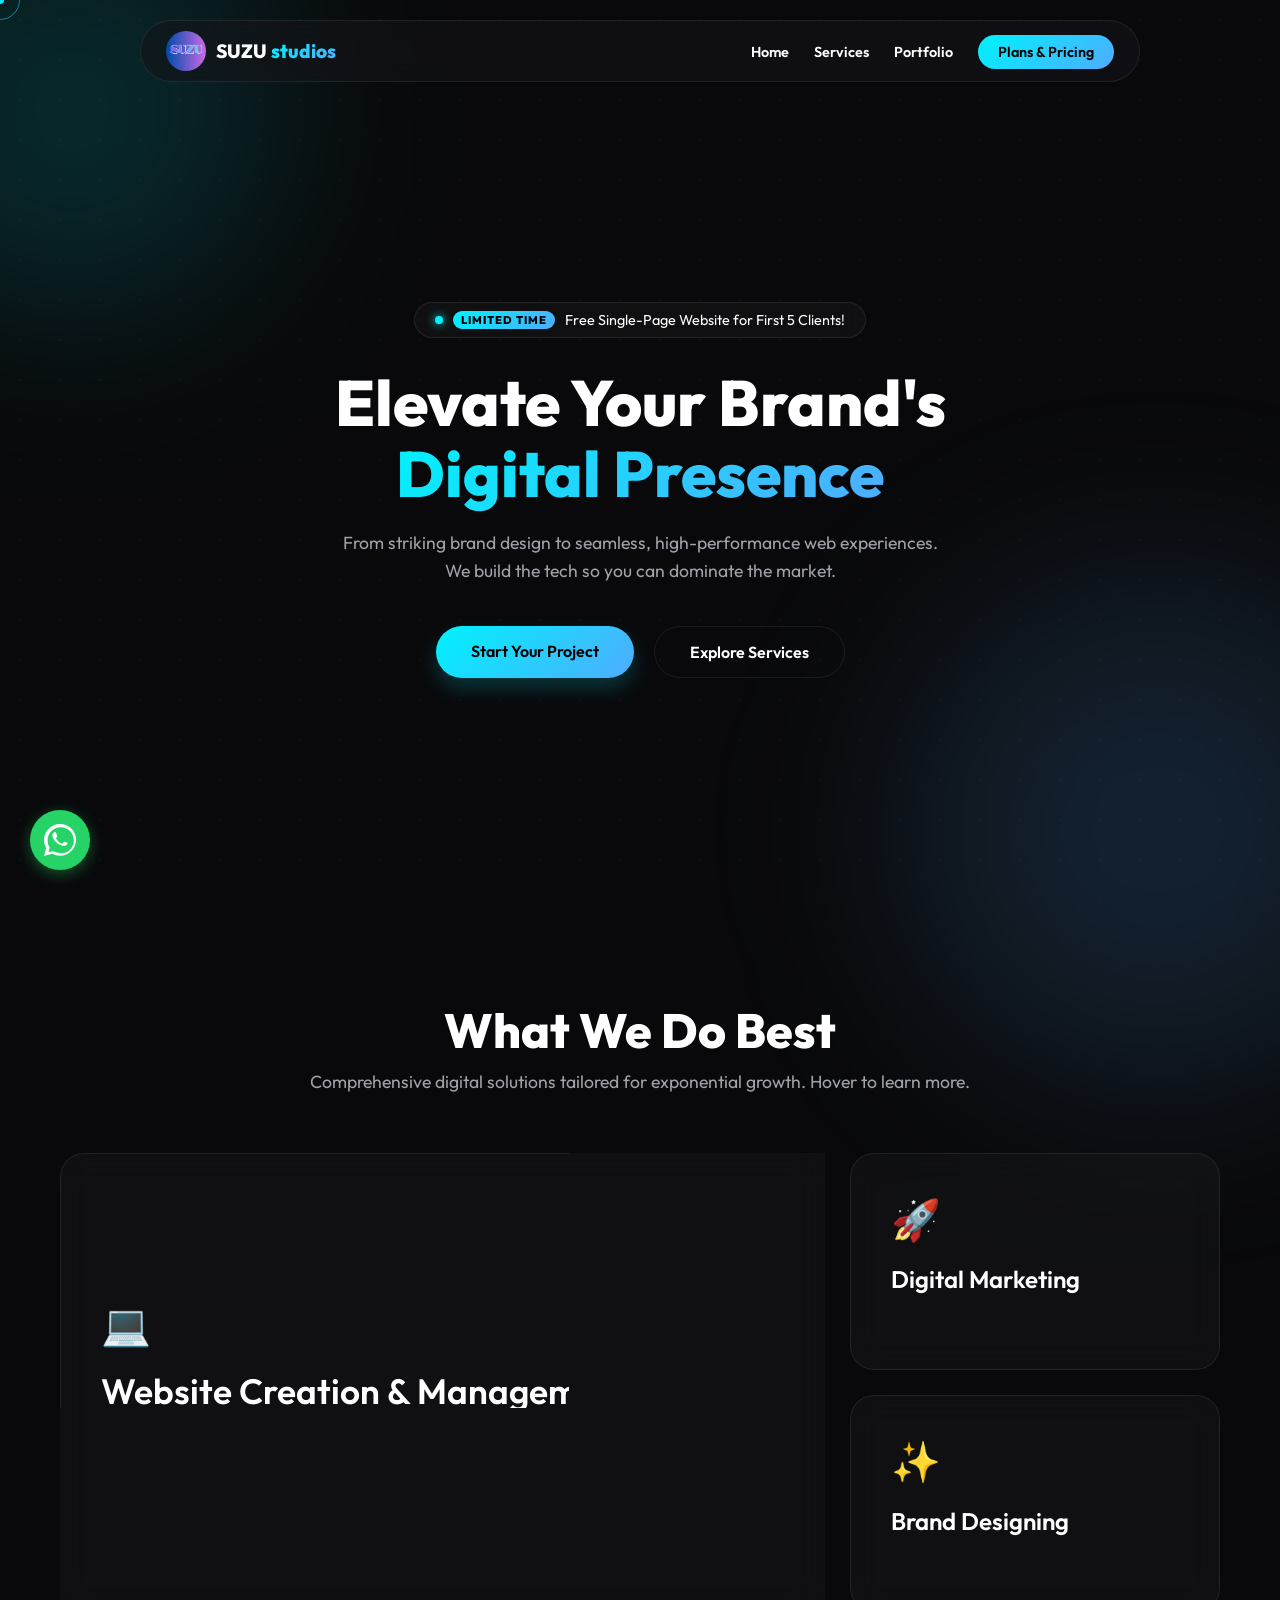
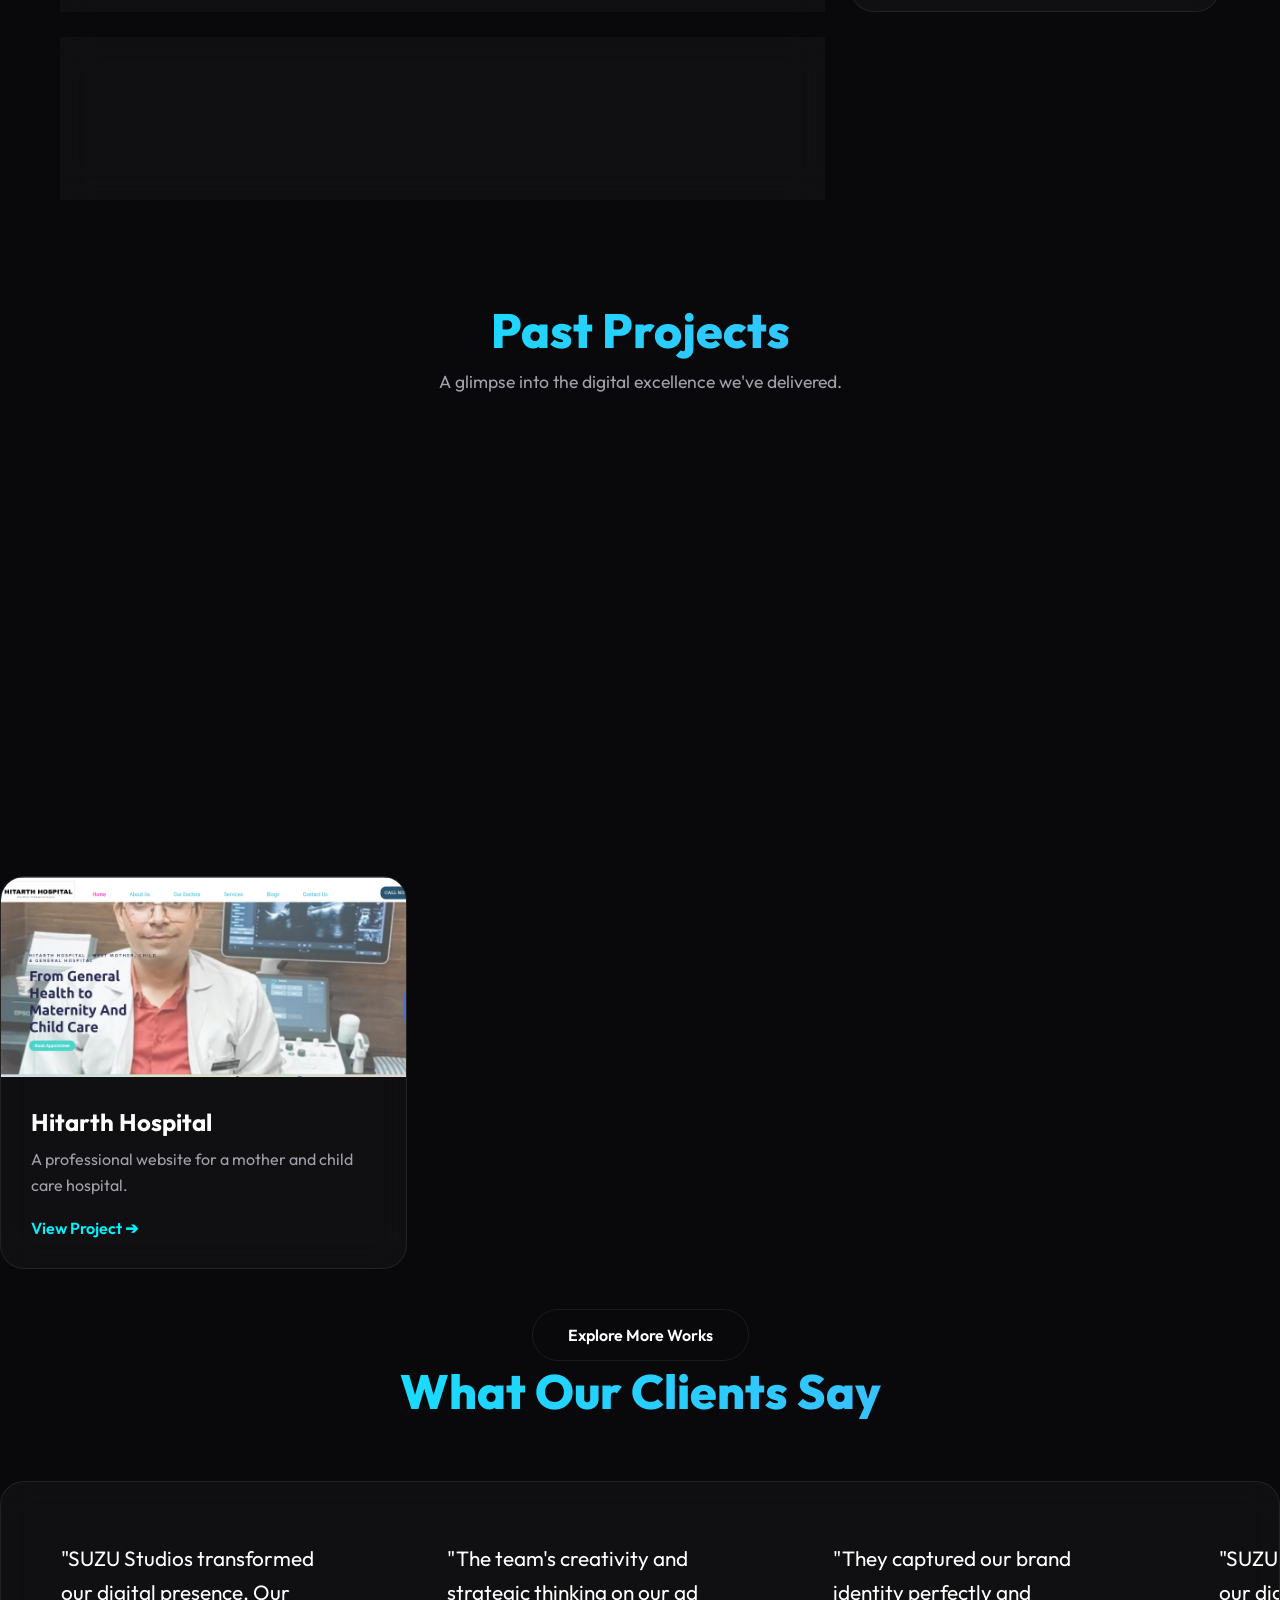
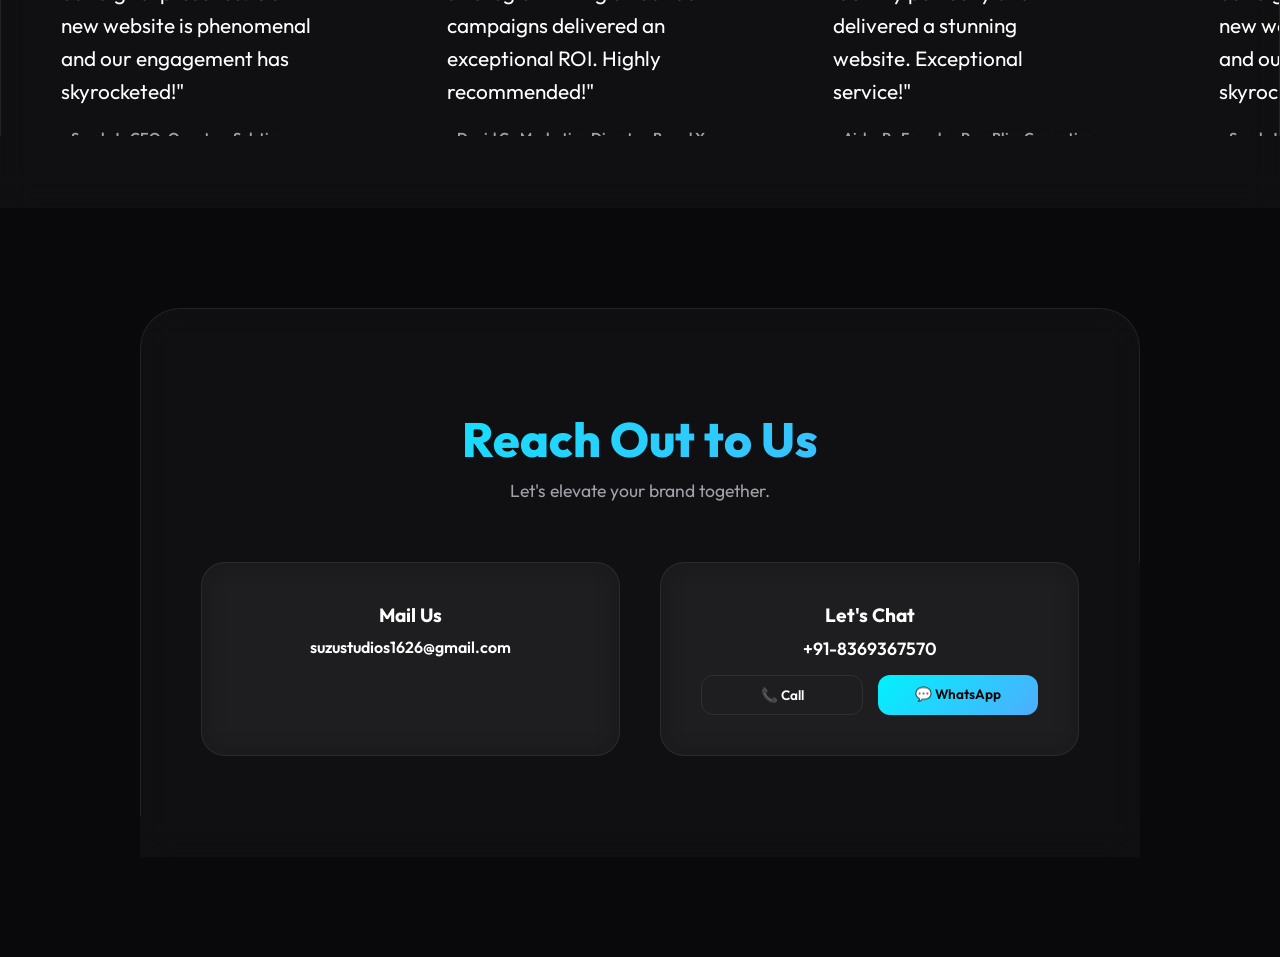
==== index.html @ 36b88e8b "updated site" ====
<!DOCTYPE html>
<html lang="en">
<head>
    <link rel="icon" href="SUZU.png">
    <meta name="description" content="SUZU Studios - Website Development, Branding, Digital Marketing & Creative Solutions">
    <meta name="keywords" content="website development, branding, digital marketing, portfolio, social media management">
    <meta name="author" content="Sufyaan Sayed">
    <meta charset="UTF-8">
    <meta name="viewport" content="width=device-width, initial-scale=1.0">
    <title>SUZU Studios | Digital Excellence</title>
    <link rel="preconnect" href="https://fonts.googleapis.com">
    <link rel="preconnect" href="https://fonts.gstatic.com" crossorigin>
    <link href="https://fonts.googleapis.com/css2?family=Outfit:wght@300;400;600;800&display=swap" rel="stylesheet">
    <link rel="stylesheet" href="./style.css">
</head>
<body>
    <div class="bg-grid"></div>
    <div class="blob blob-1"></div>
    <div class="blob blob-2"></div>

    <div class="cursor"></div>
    <div class="cursor-follower"></div>

    <div id="loader">
        <div class="loader-content">
            <div class="spinner"></div>
            <h1 class="loader-text">SUZU</h1>
        </div>
    </div>

    <nav>
        <div class="nav-container glass">
            <div class="brand">
                <img src="SUZU.png" alt="SUZU Studios Logo" class="brand-logo">
                <span class="brand-name">SUZU <span class="text-gradient">studios</span></span>
            </div>
            <ul class="nav-links">
                <li><a href="index.html">Home</a></li>
                <li><a href="#services">Services</a></li>
                <li><a href="#portfolio">Portfolio</a></li>
                <li><a href="pricing.html" class="nav-cta">Plans & Pricing</a></li>
            </ul>
        </div>
    </nav>

    <section id="hero">
        <div class="hero-content reveal">
            <div class="promo-pill glass">
                <span class="pulse-dot"></span>
                <span class="badge">LIMITED TIME</span>
                <p>Free Single-Page Website for First 5 Clients!</p>
            </div>
            
            <h1 class="hero-title">Elevate Your Brand's <br> <span class="text-gradient">Digital Presence</span></h1>
            <p class="hero-subtitle">From striking brand design to seamless, high-performance web experiences. We build the tech so you can dominate the market.</p>
            
            <div class="hero-buttons">
                <a href="pricing.html" class="cta-button primary">Start Your Project</a>
                <a href="#services" class="cta-button secondary">Explore Services</a>
            </div>
        </div>
    </section>

    <section id="services" class="reveal">
        <div class="section-header">
            <h2 class="section-title">What We Do Best</h2>
            <p>Comprehensive digital solutions tailored for exponential growth. Hover to learn more.</p>
        </div>
        
        <div class="bento-grid">
            <div class="bento-card large glass reveal-stagger hover-reveal">
                <div class="card-icon">💻</div>
                <h3>Website Creation & Management</h3>
                <p class="reveal-text">We create fully coded websites as well as professional WordPress websites. Our design process is flexible—from Figma and Canva mockups to completely custom designs tailored to your unique vision. We handle the coding, hosting, and monthly updates.</p>
                <a href="pricing.html" class="card-link">See Plans ➔</a>
            </div>
            
            <div class="bento-card glass reveal-stagger hover-reveal">
                <div class="card-icon">🚀</div>
                <h3>Digital Marketing</h3>
                <p class="reveal-text">Maximize your visibility with targeted ad management across major platforms like Google and Meta (Facebook, Instagram).</p>
            </div>
            
            <div class="bento-card glass reveal-stagger hover-reveal">
                <div class="card-icon">✨</div>
                <h3>Brand Designing</h3>
                <p class="reveal-text">Craft unique brand identities, logos, and cohesive visual languages that set your business apart.</p>
            </div>
            
            <div class="bento-card wide glass reveal-stagger hover-reveal">
                <div class="card-icon">📱</div>
                <div class="wide-content">
                    <h3>Social Media Handling</h3>
                    <p class="reveal-text">Curated Instagram posts, engaging reels, strategic content calendars, and active community management to build your loyal audience.</p>
                </div>
            </div>
        </div>
    </section>

    <section id="portfolio" class="reveal">
        <div class="section-header">
            <h2 class="section-title text-gradient">Past Projects</h2>
            <p>A glimpse into the digital excellence we've delivered.</p>
        </div>
        <div class="portfolio-grid">
            
            <div class="portfolio-card glass reveal">
                <img src="greengiraffe.png" alt="Green Giraffe Thumbnail" class="project-img">
                <div class="project-info">
                    <h4>Green Giraffe</h4>
                    <p>An online kids library for toys and books in Dubai.</p>
                    <a href="https://greengiraffe.ae/" target="_blank" class="project-link">View Project ➔</a>
                </div>
            </div>
            
            <div class="portfolio-card glass reveal">
                <img src="ezy.png" alt="Ezy Buying Thumbnail" class="project-img">
                <div class="project-info">
                    <h4>Ezy Buying</h4>
                    <p>A B2B platform for construction materials.</p>
                    <a href="https://ezybuying.in/" target="_blank" class="project-link">View Project ➔</a>
                </div>
            </div>
            
            <div class="portfolio-card glass reveal">
                <img src="nocheat.png" alt="Eat No Cheat Thumbnail" class="project-img">
                <div class="project-info">
                    <h4>Eat No Cheat</h4>
                    <p>A vibrant product website for a healthy snack brand.</p>
                    <a href="https://eatnocheat.com/" target="_blank" class="project-link">View Project ➔</a>
                </div>
            </div>
            
            <div class="portfolio-card glass reveal">
                <img src="Hitarth.png" alt="Hitarth Hospital Thumbnail" class="project-img">
                <div class="project-info">
                    <h4>Hitarth Hospital</h4>
                    <p>A professional website for a mother and child care hospital.</p>
                    <a href="https://hitarthhospital.in/" target="_blank" class="project-link">View Project ➔</a>
                </div>
            </div>

        </div>
        <div class="center-cta" style="margin-top: 40px; text-align: center;">
            <a href="portfolio.html" class="cta-button secondary">Explore More Works</a>
        </div>
    </section>

    <section id="testimonials" class="reveal">
        <div class="section-header">
            <h2 class="section-title text-gradient">What Our Clients Say</h2>
        </div>
        <div class="testimonial-slider glass">
            <div class="testimonial-track">
                <div class="testimonial-card">
                    <p class="client-quote">"SUZU Studios transformed our digital presence. Our new website is phenomenal and our engagement has skyrocketed!"</p>
                    <p class="client-name">- Sarah J., CEO, Quantum Solstice</p>
                </div>
                <div class="testimonial-card">
                    <p class="client-quote">"The team's creativity and strategic thinking on our ad campaigns delivered an exceptional ROI. Highly recommended!"</p>
                    <p class="client-name">- David C., Marketing Director, Brand X</p>
                </div>
                <div class="testimonial-card">
                    <p class="client-quote">"They captured our brand identity perfectly and delivered a stunning website. Exceptional service!"</p>
                    <p class="client-name">- Aisha P., Founder, PureBliss Cosmetics</p>
                </div>
                <div class="testimonial-card">
                    <p class="client-quote">"SUZU Studios transformed our digital presence. Our new website is phenomenal and our engagement has skyrocketed!"</p>
                    <p class="client-name">- Sarah J., CEO, Quantum Solstice</p>
                </div>
            </div>
        </div>
    </section>

    <section id="contact" class="reveal contact-section glass">
        <div class="section-header">
            <h2 class="section-title text-gradient">Reach Out to Us</h2>
            <p>Let's elevate your brand together.</p>
        </div>
        <div class="contact-details grid-container">
            
            <div class="contact-card glass">
                <h4>Mail Us</h4>
                <a href="mailto:suzustudios1626@gmail.com" class="contact-link">suzustudios1626@gmail.com</a>
            </div>
            
            <div class="contact-card glass">
                <h4>Let's Chat</h4>
                <p style="margin-bottom: 15px; color: var(--text-main); font-weight: 600; font-size: 1.1rem;">+91-8369367570</p>
                <div class="button-group" style="justify-content: center;">
                    <a href="tel:+918369367570" class="btn-small secondary">📞 Call</a>
                    <a href="https://wa.me/918369367570" target="_blank" class="btn-small primary">💬 WhatsApp</a>
                </div>
            </div>
            
        </div>
    </section>
    <!-- Floating WhatsApp Button (Bulletproof Version) -->
    <a href="https://wa.me/918369367570" target="_blank" style="position: fixed; bottom: 30px; left: 30px; width: 60px; height: 60px; background-color: #25D366; border-radius: 50%; display: flex; justify-content: center; align-items: center; box-shadow: 0 4px 15px rgba(37, 211, 102, 0.4); z-index: 10000; text-decoration: none; transition: transform 0.3s ease;">
        <svg viewBox="0 0 32 32" style="width: 38px; height: 38px; fill: #ffffff; display: block;">
            <path d="M16.05 2.5C8.6 2.5 2.55 8.55 2.55 16c0 2.4.65 4.7 1.8 6.65L2.5 29.5l7.05-1.85c1.9 1.05 4.05 1.6 6.5 1.6 7.45 0 13.5-6.05 13.5-13.5S23.5 2.5 16.05 2.5zm0 24.35c-1.9 0-3.75-.5-5.35-1.4l-.4-.25-4 1.05 1.05-3.9-.25-.4c-1-1.65-1.55-3.6-1.55-5.55 0-6.1 4.95-11.05 11.05-11.05s11.05 4.95 11.05 11.05-4.95 11.05-11.05 11.05zm6.05-8.25c-.35-.15-1.95-.95-2.25-1.05-.3-.1-.5-.15-.7.15-.2.35-.85 1.05-1.05 1.25-.2.2-.4.25-.75.1-2.15-1-3.6-2.55-4.65-4.4-.15-.3.05-.4.2-.6.15-.15.35-.4.5-.6.15-.2.2-.35.3-.55.1-.2.05-.4-.05-.55-.1-.15-.7-1.7-.95-2.35-.25-.6-.5-.5-.7-.5h-.6c-.2 0-.5.05-.75.35-.3.3-1.05 1.05-1.05 2.55s1.1 2.95 1.25 3.15c.15.2 2.15 3.3 5.2 4.55.75.3 1.35.5 1.8.65.75.25 1.45.2 2 .15.6-.05 1.95-.8 2.25-1.55.3-.75.3-1.4.2-1.55-.15-.15-.35-.2-.7-.35z"/>
        </svg>
    </a>

    <script src="script.js"></script>
</body>
</html>
---- style.css ----
/* --- Core Variables --- */
:root {
    --bg-dark: #09090b;
    --card-glass: rgba(255, 255, 255, 0.03);
    --card-border: rgba(255, 255, 255, 0.08);
    --text-main: #ffffff;
    --text-muted: #a1a1aa;
    --cyan: #00f2fe;
    --blue: #4facfe;
    --gradient: linear-gradient(135deg, var(--cyan) 0%, var(--blue) 100%);
}

* {
    margin: 0; padding: 0; box-sizing: border-box;
    font-family: 'Outfit', sans-serif;
    cursor: none; 
}

body {
    background-color: var(--bg-dark);
    color: var(--text-main);
    overflow-x: hidden;
    position: relative;
}

/* --- Background Effects --- */
.bg-grid {
    position: fixed; top: 0; left: 0; width: 100vw; height: 100vh;
    background-image: radial-gradient(rgba(255,255,255,0.1) 1px, transparent 1px);
    background-size: 40px 40px;
    z-index: -2; opacity: 0.3;
}

.blob {
    position: fixed; border-radius: 50%; filter: blur(100px); z-index: -1;
    animation: float 10s infinite ease-in-out alternate;
}
.blob-1 { width: 400px; height: 400px; background: rgba(0, 242, 254, 0.15); top: -10%; left: -10%; }
.blob-2 { width: 500px; height: 500px; background: rgba(79, 172, 254, 0.15); bottom: -20%; right: -10%; animation-delay: -5s; }

@keyframes float {
    0% { transform: translate(0, 0) scale(1); }
    100% { transform: translate(50px, 50px) scale(1.1); }
}

/* --- Custom Cursor --- */
.cursor { width: 8px; height: 8px; background: var(--cyan); border-radius: 50%; position: fixed; pointer-events: none; z-index: 9999; transform: translate(-50%, -50%); }
.cursor-follower { width: 40px; height: 40px; border: 1px solid rgba(0, 242, 254, 0.5); border-radius: 50%; position: fixed; pointer-events: none; z-index: 9998; transform: translate(-50%, -50%); transition: width 0.3s, height 0.3s, background 0.3s; }

/* --- Loading Screen --- */
#loader { position: fixed; top: 0; left: 0; width: 100%; height: 100vh; background: var(--bg-dark); display: flex; justify-content: center; align-items: center; z-index: 10000; transition: opacity 0.8s ease; }
.spinner { width: 50px; height: 50px; border: 3px solid rgba(255,255,255,0.1); border-top-color: var(--cyan); border-radius: 50%; animation: spin 1s linear infinite; margin: 0 auto 20px; }
.loader-text { font-size: 2rem; font-weight: 800; letter-spacing: 4px; background: var(--gradient); -webkit-background-clip: text; -webkit-text-fill-color: transparent; }
@keyframes spin { to { transform: rotate(360deg); } }

/* --- Floating Navigation & Logo Fix --- */
nav { position: fixed; top: 20px; width: 100%; display: flex; justify-content: center; z-index: 1000; }
.nav-container.glass {
    width: 90%; max-width: 1000px;
    background: rgba(20, 20, 25, 0.6); backdrop-filter: blur(12px); -webkit-backdrop-filter: blur(12px);
    border: 1px solid var(--card-border); border-radius: 50px;
    display: flex; justify-content: space-between; align-items: center; padding: 10px 25px;
}
.brand { display: flex; align-items: center; gap: 10px; }

/* Your fixed logo size */
.brand-logo {
    height: 40px !important;  
    width: 40px !important;   /* Force the width to match the height for a perfect square */
    border-radius: 50%;       /* This is the magic line that makes it a perfect circle! */
    object-fit: cover;        /* Ensures your gradient fills the circle perfectly */
    display: block;
}

.brand-name { font-size: 1.2rem; font-weight: 800; }
.text-gradient { background: var(--gradient); -webkit-background-clip: text; -webkit-text-fill-color: transparent; }
.nav-links { list-style: none; display: flex; gap: 25px; align-items: center; }
.nav-links a { color: var(--text-main); text-decoration: none; font-weight: 600; font-size: 0.9rem; transition: color 0.3s; }
.nav-links a:hover { color: var(--cyan); }
.nav-cta { background: var(--gradient); padding: 8px 20px; border-radius: 20px; color: #000 !important; }

/* --- Hero Section --- */
#hero { min-height: 100vh; display: flex; align-items: center; justify-content: center; text-align: center; padding: 0 20px; padding-top: 80px; }
.promo-pill { display: inline-flex; align-items: center; gap: 10px; padding: 8px 20px; border-radius: 30px; border: 1px solid var(--card-border); background: var(--card-glass); margin-bottom: 30px; font-size: 0.9rem; backdrop-filter: blur(10px); }
.pulse-dot { width: 8px; height: 8px; background: var(--cyan); border-radius: 50%; box-shadow: 0 0 10px var(--cyan); animation: pulse 1.5s infinite; }
@keyframes pulse { 0% { box-shadow: 0 0 0 0 rgba(0, 242, 254, 0.7); } 70% { box-shadow: 0 0 0 10px rgba(0, 242, 254, 0); } 100% { box-shadow: 0 0 0 0 rgba(0, 242, 254, 0); } }
.badge { background: var(--gradient); color: #000; padding: 2px 8px; border-radius: 10px; font-weight: 800; font-size: 0.7rem; letter-spacing: 1px; }

.hero-title { font-size: 5vw; font-weight: 800; line-height: 1.1; margin-bottom: 20px; }
@media (max-width: 768px) { .hero-title { font-size: 2.5rem; } }
.hero-subtitle { max-width: 600px; margin: 0 auto 40px; color: var(--text-muted); font-size: 1.1rem; line-height: 1.6; }

.hero-buttons { display: flex; gap: 20px; justify-content: center; }
.cta-button { padding: 15px 35px; border-radius: 30px; font-weight: 600; text-decoration: none; transition: all 0.3s; position: relative; overflow: hidden; display: inline-block; cursor: none;}
.cta-button.primary { background: var(--gradient); color: #000; box-shadow: 0 10px 20px rgba(0, 242, 254, 0.2); }
.cta-button.primary:hover { transform: translateY(-3px); box-shadow: 0 15px 30px rgba(0, 242, 254, 0.4); }
.cta-button.secondary { background: transparent; color: var(--text-main); border: 1px solid var(--card-border); }
.cta-button.secondary:hover { background: var(--card-glass); border-color: var(--cyan); }

/* --- Services Bento Grid --- */
#services { padding: 100px 20px; max-width: 1200px; margin: 0 auto; }
.section-header { text-align: center; margin-bottom: 60px; }
.section-title { font-size: 3rem; font-weight: 800; margin-bottom: 10px; }
.section-header p { color: var(--text-muted); font-size: 1.1rem; }

.bento-grid { display: grid; grid-template-columns: repeat(3, 1fr); gap: 25px; }
.glass { background: var(--card-glass); backdrop-filter: blur(16px); -webkit-backdrop-filter: blur(16px); border: 1px solid var(--card-border); border-radius: 24px; }
.bento-card { padding: 40px; transition: transform 0.4s cubic-bezier(0.175, 0.885, 0.32, 1.275), border-color 0.4s; position: relative; overflow: hidden; }
.bento-card:hover { transform: translateY(-10px); border-color: rgba(0, 242, 254, 0.4); }

.card-icon { font-size: 2.5rem; margin-bottom: 20px; }
.bento-card h3 { font-size: 1.5rem; margin-bottom: 15px; font-weight: 600; }
.bento-card p { color: var(--text-muted); line-height: 1.6; margin-bottom: 20px; }
.card-link { color: var(--cyan); text-decoration: none; font-weight: 600; font-size: 0.9rem; }

/* Grid specific sizing */
.bento-card.large { grid-column: span 2; grid-row: span 2; display: flex; flex-direction: column; justify-content: center; }
.bento-card.large h3 { font-size: 2.2rem; }
.bento-card.large p { font-size: 1.1rem; max-width: 80%; }
.bento-card.wide { grid-column: span 2; display: flex; align-items: center; gap: 30px; }
.bento-card.wide .card-icon { font-size: 4rem; margin-bottom: 0; }

@media (max-width: 900px) {
    .bento-grid { grid-template-columns: 1fr; }
    .bento-card.large, .bento-card.wide { grid-column: span 1; grid-row: span 1; flex-direction: column; text-align: left; align-items: flex-start; }
    .bento-card.large p { max-width: 100%; }
}

/* --- Scroll Animations --- */
.reveal { opacity: 0; transform: translateY(40px); transition: all 1s cubic-bezier(0.5, 0, 0, 1); }
.reveal.active { opacity: 1; transform: translateY(0); }
.reveal-stagger { opacity: 0; transform: translateY(40px); transition: all 0.8s cubic-bezier(0.5, 0, 0, 1); }
.reveal-stagger.active { opacity: 1; transform: translateY(0); }

/* ========================================= */
/* NEW ADDITIONS: HOVER, PORTFOLIO, PRICING  */
/* ========================================= */

/* Hover to reveal service text */
.hover-reveal .reveal-text {
    opacity: 0;
    max-height: 0;
    margin-top: 0;
    transition: opacity 0.4s, max-height 0.4s cubic-bezier(0.5, 0, 0, 1), margin-top 0.4s;
    overflow: hidden;
}

.hover-reveal:hover .reveal-text {
    opacity: 1;
    max-height: 1000px; 
    margin-top: 10px;
}

/* Past Projects grid and styling */
.portfolio-grid {
    display: grid;
    grid-template-columns: repeat(auto-fit, minmax(300px, 1fr));
    gap: 30px;
    margin-top: 40px;
}

.portfolio-card {
    display: flex;
    flex-direction: column;
    overflow: hidden;
    padding: 0;
    transition: transform 0.4s cubic-bezier(0.175, 0.885, 0.32, 1.275), border-color 0.4s;
}

.portfolio-card:hover {
    transform: translateY(-5px);
    border-color: rgba(0, 242, 254, 0.4);
}

.project-img {
    width: 100%;
    height: 200px;
    object-fit: cover;
    display: block;
}

.deep-dive-grid {
    grid-template-columns: repeat(auto-fit, minmax(400px, 1fr));
}
.deep-project-img {
    height: 300px;
}

.project-info {
    padding: 30px;
    display: flex;
    flex-direction: column;
    flex-grow: 1;
}

.portfolio-card h4 {
    font-size: 1.5rem;
    margin-bottom: 10px;
}

.portfolio-card p {
    color: var(--text-muted);
    line-height: 1.6;
    margin-bottom: 20px;
    flex-grow: 1; 
}

.project-link {
    color: var(--cyan);
    text-decoration: none;
    font-weight: 600;
    align-self: flex-start;
}

/* Testimonials Slider (Flows right to left) */
.testimonial-slider {
    overflow: hidden;
    margin-top: 60px;
    padding: 0;
    width: 100%;
}

.testimonial-track {
    display: flex;
    animation: slideLeft 30s linear infinite; 
}

.testimonial-slider:hover .testimonial-track {
    animation-play-state: paused;
}

@keyframes slideLeft {
    0% { transform: translateX(0); }
    100% { transform: translateX(-50%); } 
}

.testimonial-card {
    flex: 0 0 calc(33.33% - 40px); 
    width: 33.33%;
    max-width: 33.33%;
    padding: 60px;
    box-sizing: border-box;
    display: flex;
    flex-direction: column;
    justify-content: center;
}

.client-quote {
    font-size: 1.3rem;
    line-height: 1.6;
    margin-bottom: 20px;
}

.client-name {
    color: var(--text-muted);
    font-weight: 600;
    font-size: 0.9rem;
}

/* Contact Us Section styling */
.contact-section {
    max-width: 1000px;
    margin: 100px auto;
    padding: 100px 60px;
    border-radius: 40px;
}

.contact-details {
    margin-top: 60px;
    gap: 40px;
    display: grid;
    grid-template-columns: repeat(auto-fit, minmax(250px, 1fr));
}

.contact-card {
    padding: 40px;
    text-align: center;
}

.contact-card h4 {
    margin-bottom: 10px;
    font-size: 1.2rem;
}

.contact-card p {
    color: var(--cyan);
    font-weight: 600;
}

/* Pricing layout */
#pricing-hero {
    min-height: 30vh;
    display: flex;
    align-items: center;
    justify-content: center;
    text-align: center;
    padding-top: 100px;
}

.pricing-card-container {
    display: grid;
    grid-template-columns: repeat(3, 1fr);
    gap: 30px;
    max-width: 1100px;
    margin: 40px auto 0;
    padding: 0;
    padding-bottom: 50px;
}

.pricing-card {
    padding: 50px;
    display: flex;
    flex-direction: column;
    justify-content: space-between;
    text-align: center;
    position: relative;
    transition: transform 0.4s, border-color 0.4s, box-shadow 0.4s;
}

.pricing-card:hover {
    transform: scale(1.03);
    border-color: rgba(0, 242, 254, 0.4);
    box-shadow: 0 10px 40px rgba(0, 242, 254, 0.1);
}

.pricing-card h3 {
    margin-bottom: 20px;
    font-size: 1.8rem;
}

.pricing-card .price {
    font-size: 3rem;
    font-weight: 800;
    margin-bottom: 30px;
}

.pricing-card ul {
    list-style: none;
    margin-bottom: 40px;
    flex-grow: 1;
    text-align: left; 
    max-width: 80%;
    margin: 0 auto 40px;
}

.pricing-card ul li {
    margin-bottom: 15px;
    color: var(--text-muted);
    position: relative;
    font-size: 0.95rem;
}

.pricing-card ul li::before {
    content: '✓';
    position: absolute;
    left: -25px;
    color: var(--cyan);
    font-weight: bold;
}

.featured-card {
    border-color: rgba(0, 242, 254, 0.3);
    box-shadow: 0 0 40px rgba(0, 242, 254, 0.1);
}

.featured-badge {
    position: absolute;
    top: -15px;
    left: 50%;
    transform: translateX(-50%);
    font-size: 0.7rem;
    letter-spacing: 1px;
    background: var(--gradient);
    color: #000;
    padding: 6px 15px;
    border-radius: 20px;
    font-weight: bold;
    z-index: 10;
}

.cta-subtitle {
    max-width: 600px;
    margin: 0 auto 30px;
    color: var(--text-muted);
    font-size: 1.1rem;
    line-height: 1.6;
}

.center-cta {
    display: flex;
    flex-direction: column;
    align-items: center;
    margin-top: 40px;
}

@media (min-width: 1400px) {
    .pricing-card-container { max-width: 1200px; gap: 40px; }
}

@media (max-width: 900px) {
    .testimonial-card {
        flex: 0 0 100%;
        max-width: 100%;
        width: 100%;
        padding: 40px;
    }
    @keyframes slideLeft { 0% { transform: translateX(0); } 100% { transform: translateX(-100%); } }

    .pricing-card-container {
        grid-template-columns: 1fr;
        max-width: 100%;
        padding: 20px;
    }

    .contact-section {
        padding: 60px 20px;
        margin: 60px 10px;
    }
    
    .deep-dive-grid {
        grid-template-columns: 1fr;
    }
    .deep-project-img {
        height: 200px;
    }
}
/* ========================================= */
/* PORTFOLIO PAGE FIXES & NEW LAYOUTS        */
/* ========================================= */

/* 1. Fix the hidden heading */
#portfolio-hero {
    padding-top: 150px; /* Pushes the heading down below the navigation bar */
    text-align: center;
    margin-bottom: 40px;
}

/* Fix grid stretching so cards only take up as much vertical space as they need */
.portfolio-grid {
    align-items: start; 
}

/* 2. Side-by-side Button Group */
.button-group {
    display: flex;
    gap: 15px;
    margin-top: 15px;
    width: 100%;
}

.btn-small {
    padding: 10px 15px;
    font-size: 0.85rem;
    text-align: center;
    flex: 1; /* Makes both buttons equal width */
    border-radius: 12px; /* Slightly squarer for secondary buttons */
    text-decoration: none;
    font-weight: 600;
    transition: all 0.3s;
    cursor: none;
}

.btn-small.primary {
    background: var(--gradient);
    color: #000;
}

.btn-small.secondary {
    background: transparent;
    color: var(--text-main);
    border: 1px solid var(--card-border);
}

.btn-small.secondary:hover {
    background: var(--card-glass);
    border-color: var(--cyan);
}

/* 3. Swipeable Image Carousel (For Posts & Clothes) */
.carousel-container {
    display: flex;
    overflow-x: auto;
    scroll-snap-type: x mandatory;
    gap: 10px;
    padding-bottom: 10px; /* Space for scrollbar */
    scrollbar-width: thin; 
    scrollbar-color: var(--cyan) var(--bg-dark);
}

/* Custom scrollbar for Webkit (Chrome/Safari) */
.carousel-container::-webkit-scrollbar {
    height: 6px;
}
.carousel-container::-webkit-scrollbar-track {
    background: var(--bg-dark);
    border-radius: 10px;
}
.carousel-container::-webkit-scrollbar-thumb {
    background: var(--cyan);
    border-radius: 10px;
}

.carousel-img {
    scroll-snap-align: start;
    flex: 0 0 100%; /* Forces image to take up 100% of the card width */
    height: 250px;
    object-fit: contain; /* Prevents cutting off! Keeps the whole image visible */
    background-color: rgba(0,0,0,0.5); /* Dark background behind image */
    border-radius: 10px;
}

/* 4. Vertical Reel Style */
.reel-img {
    width: 100%;
    height: 400px; /* Taller for vertical video format */
    object-fit: contain; /* Prevents top/bottom from being cut off */
    background-color: rgba(0,0,0,0.5);
    border-radius: 10px;
    display: block;
}/* Contact Link Styling Fix */
.contact-link {
    color: #ffffff !important; /* The !important forces the browser to ignore the default blue */
    font-weight: 600;
    text-decoration: none; /* This removes the underline for a cleaner look */
    transition: color 0.3s, text-shadow 0.3s;
}

.contact-link:hover {
    color: var(--cyan) !important; /* Adds a nice glowing cyan effect when they hover over it */
    text-shadow: 0 0 10px var(--cyan);
}
/* ========================================= */
/* FLOATING WHATSAPP BUTTON                  */
/* ========================================= */

.floating-whatsapp {
    position: fixed;
    bottom: 30px;
    left: 30px; /* Positions it in the bottom left corner */
    width: 60px;
    height: 60px;
    background-color: #25D366; /* Official WhatsApp Green */
    border-radius: 50%;
    display: flex;
    justify-content: center;
    align-items: center;
    box-shadow: 0 4px 15px rgba(37, 211, 102, 0.4);
    z-index: 10000; /* Ensures it stays above all other content */
    transition: transform 0.3s ease, box-shadow 0.3s ease;
    text-decoration: none;
    cursor: none; /* Keeps your custom cursor working over it */
}

.floating-whatsapp:hover {
    transform: scale(1.1); /* Slightly enlarges on hover */
    box-shadow: 0 6px 20px rgba(37, 211, 102, 0.6);
}

.whatsapp-icon {
    width: 38px;
    height: 38px;
    fill: #ffffff; /* Makes the icon white */
}
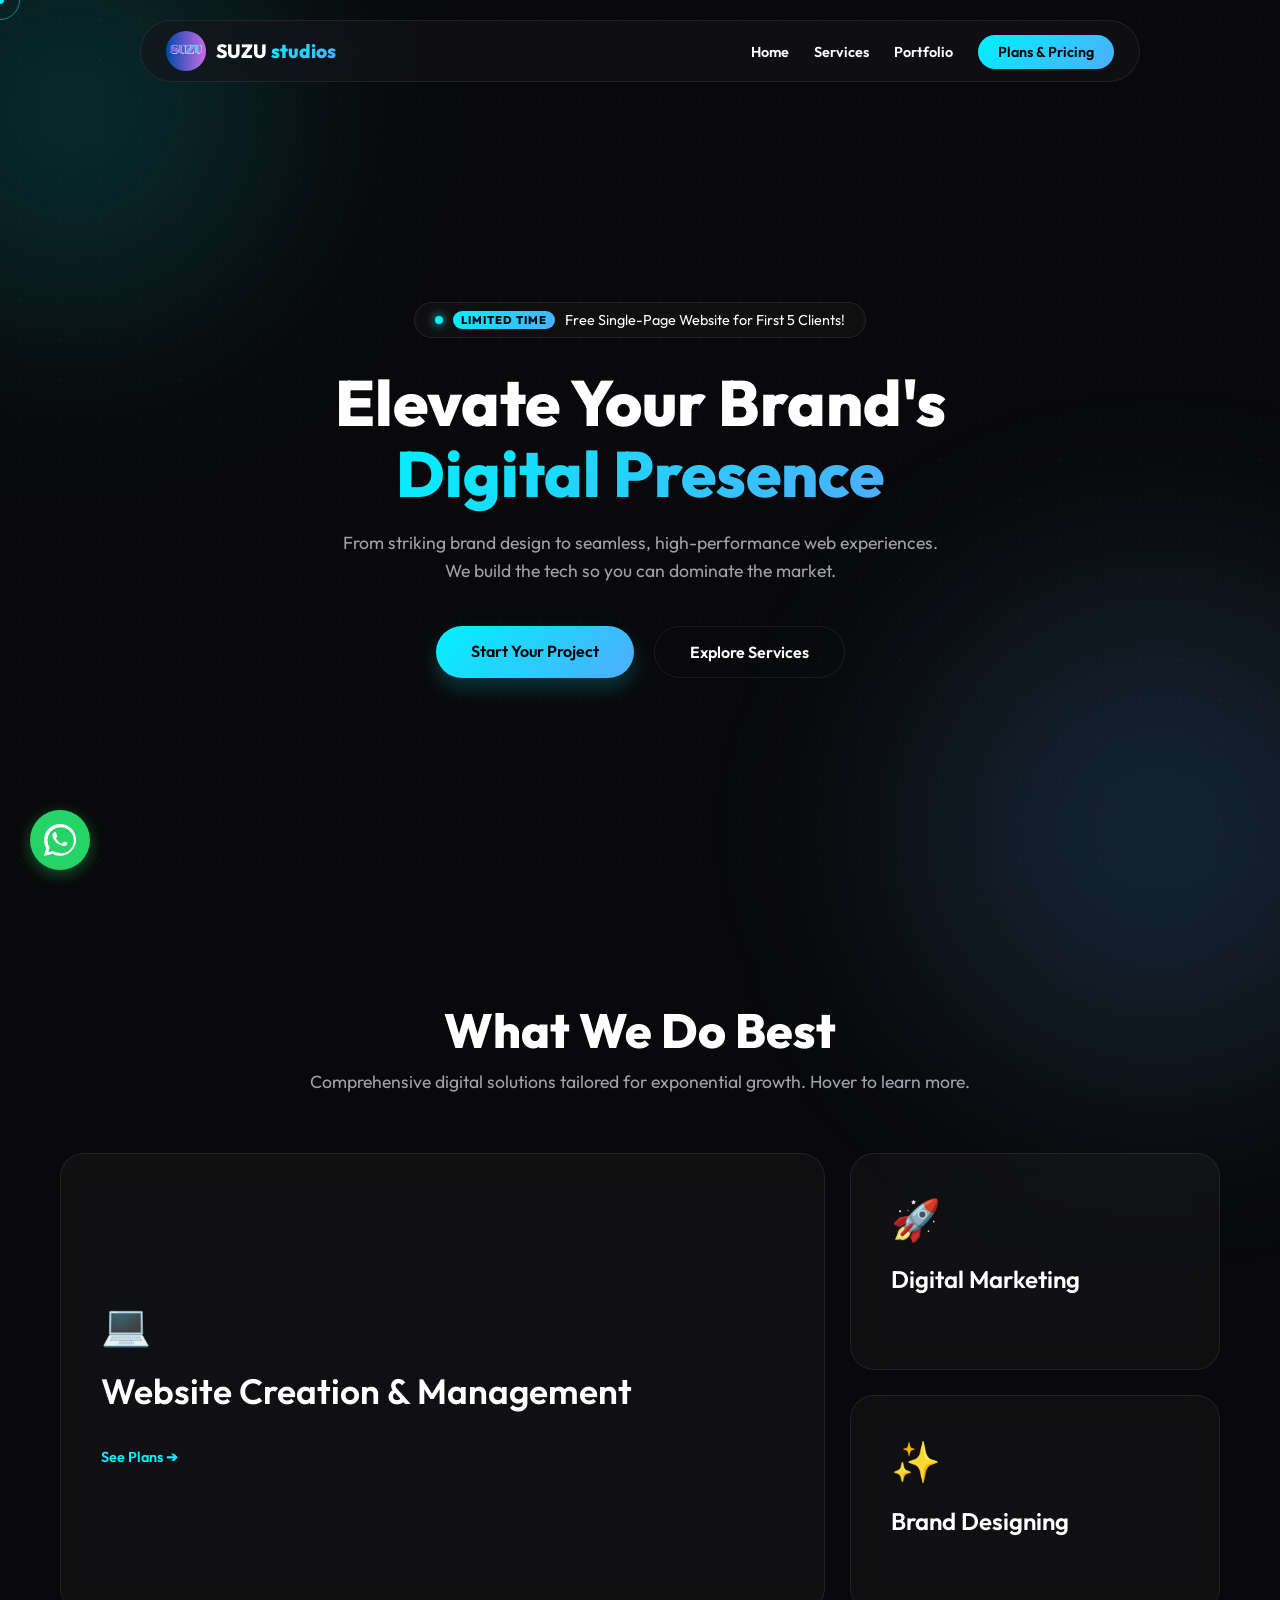
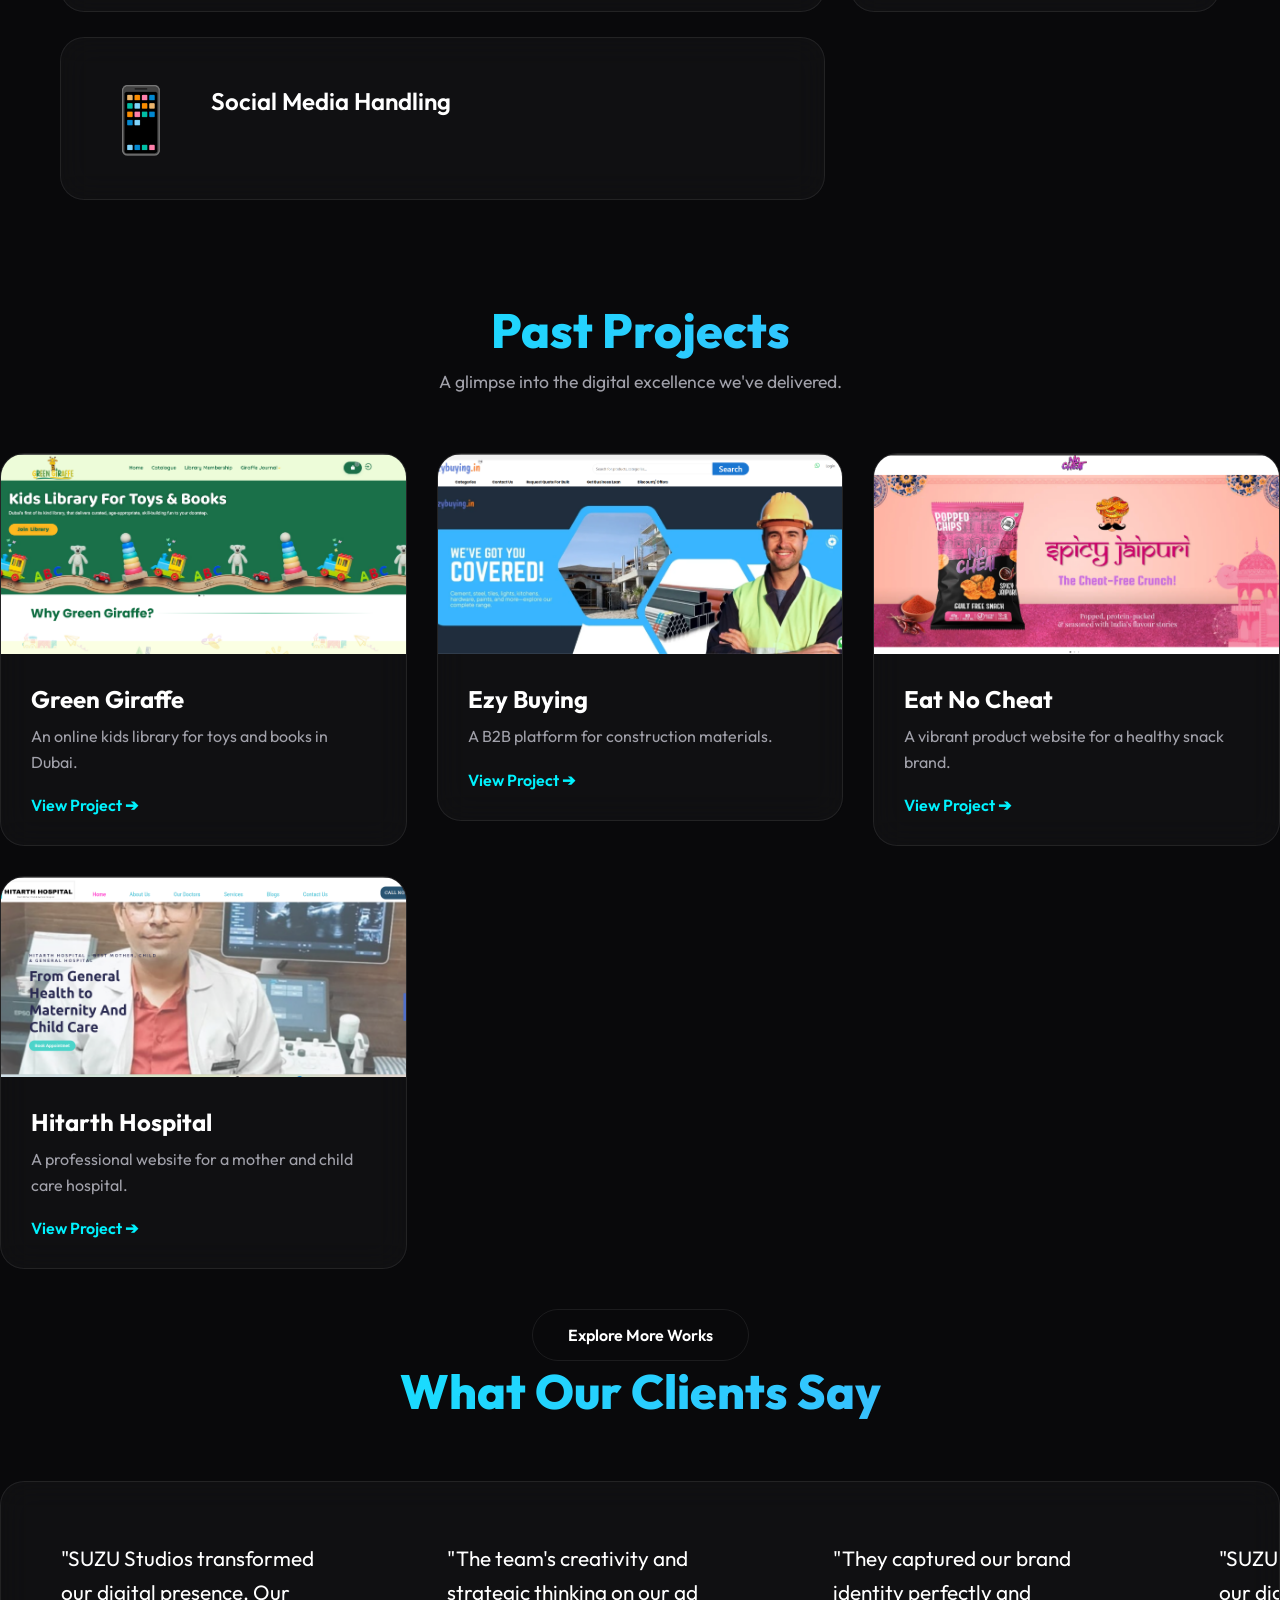
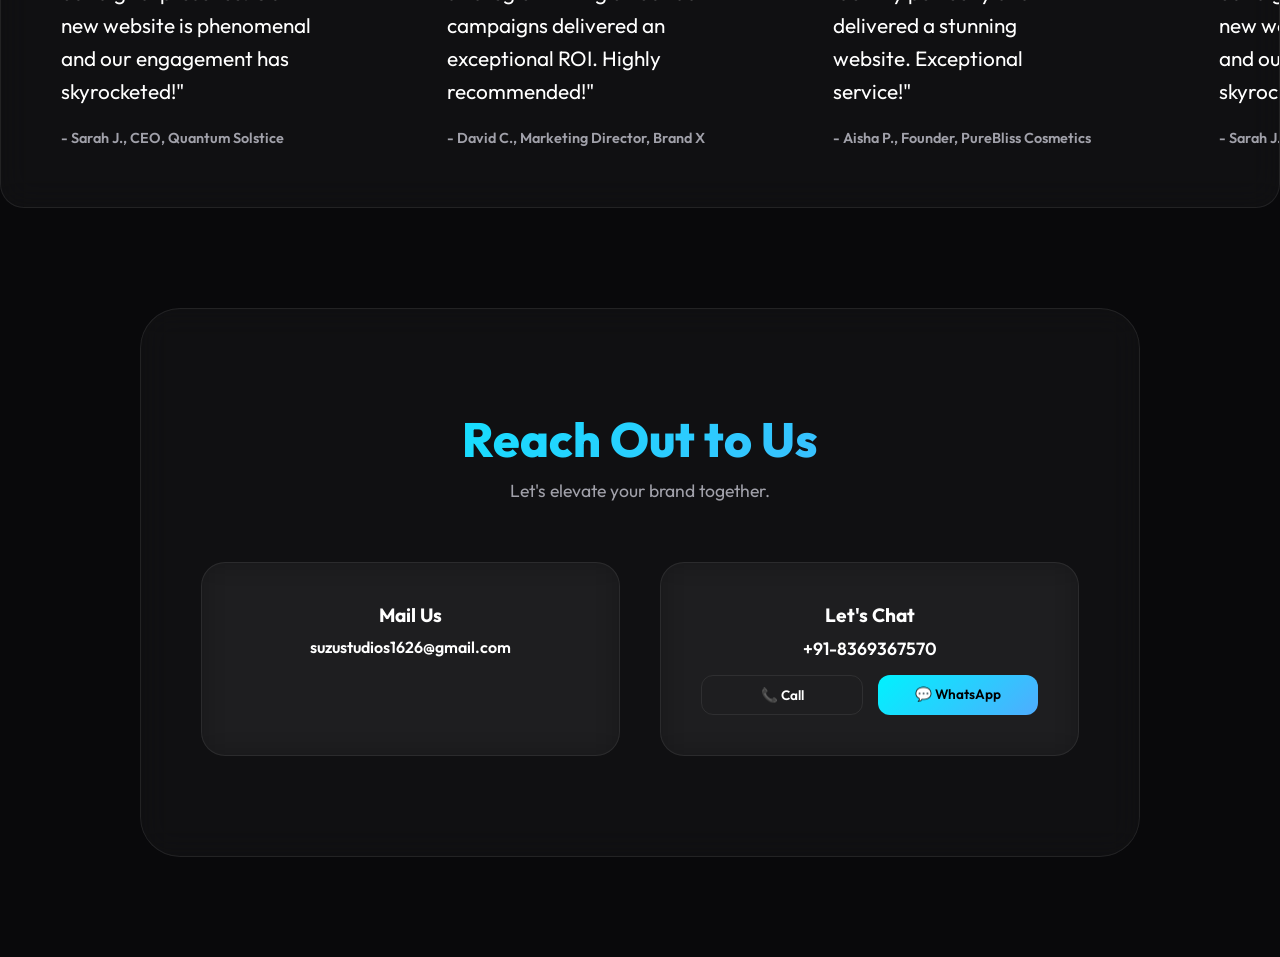
==== commit 923e91b6: "updated site" ====
--- a/index.html
+++ b/index.html
@@ -1,6 +1,15 @@
 <!DOCTYPE html>
 <html lang="en">
 <head>
+    <!-- Google tag (gtag.js) -->
+<script async src="https://www.googletagmanager.com/gtag/js?id=G-Z63W4B37KH"></script>
+<script>
+  window.dataLayer = window.dataLayer || [];
+  function gtag(){dataLayer.push(arguments);}
+  gtag('js', new Date());
+
+  gtag('config', 'G-Z63W4B37KH');
+</script>
     <link rel="icon" href="SUZU.png">
     <meta name="description" content="SUZU Studios - Website Development, Branding, Digital Marketing & Creative Solutions">
     <meta name="keywords" content="website development, branding, digital marketing, portfolio, social media management">
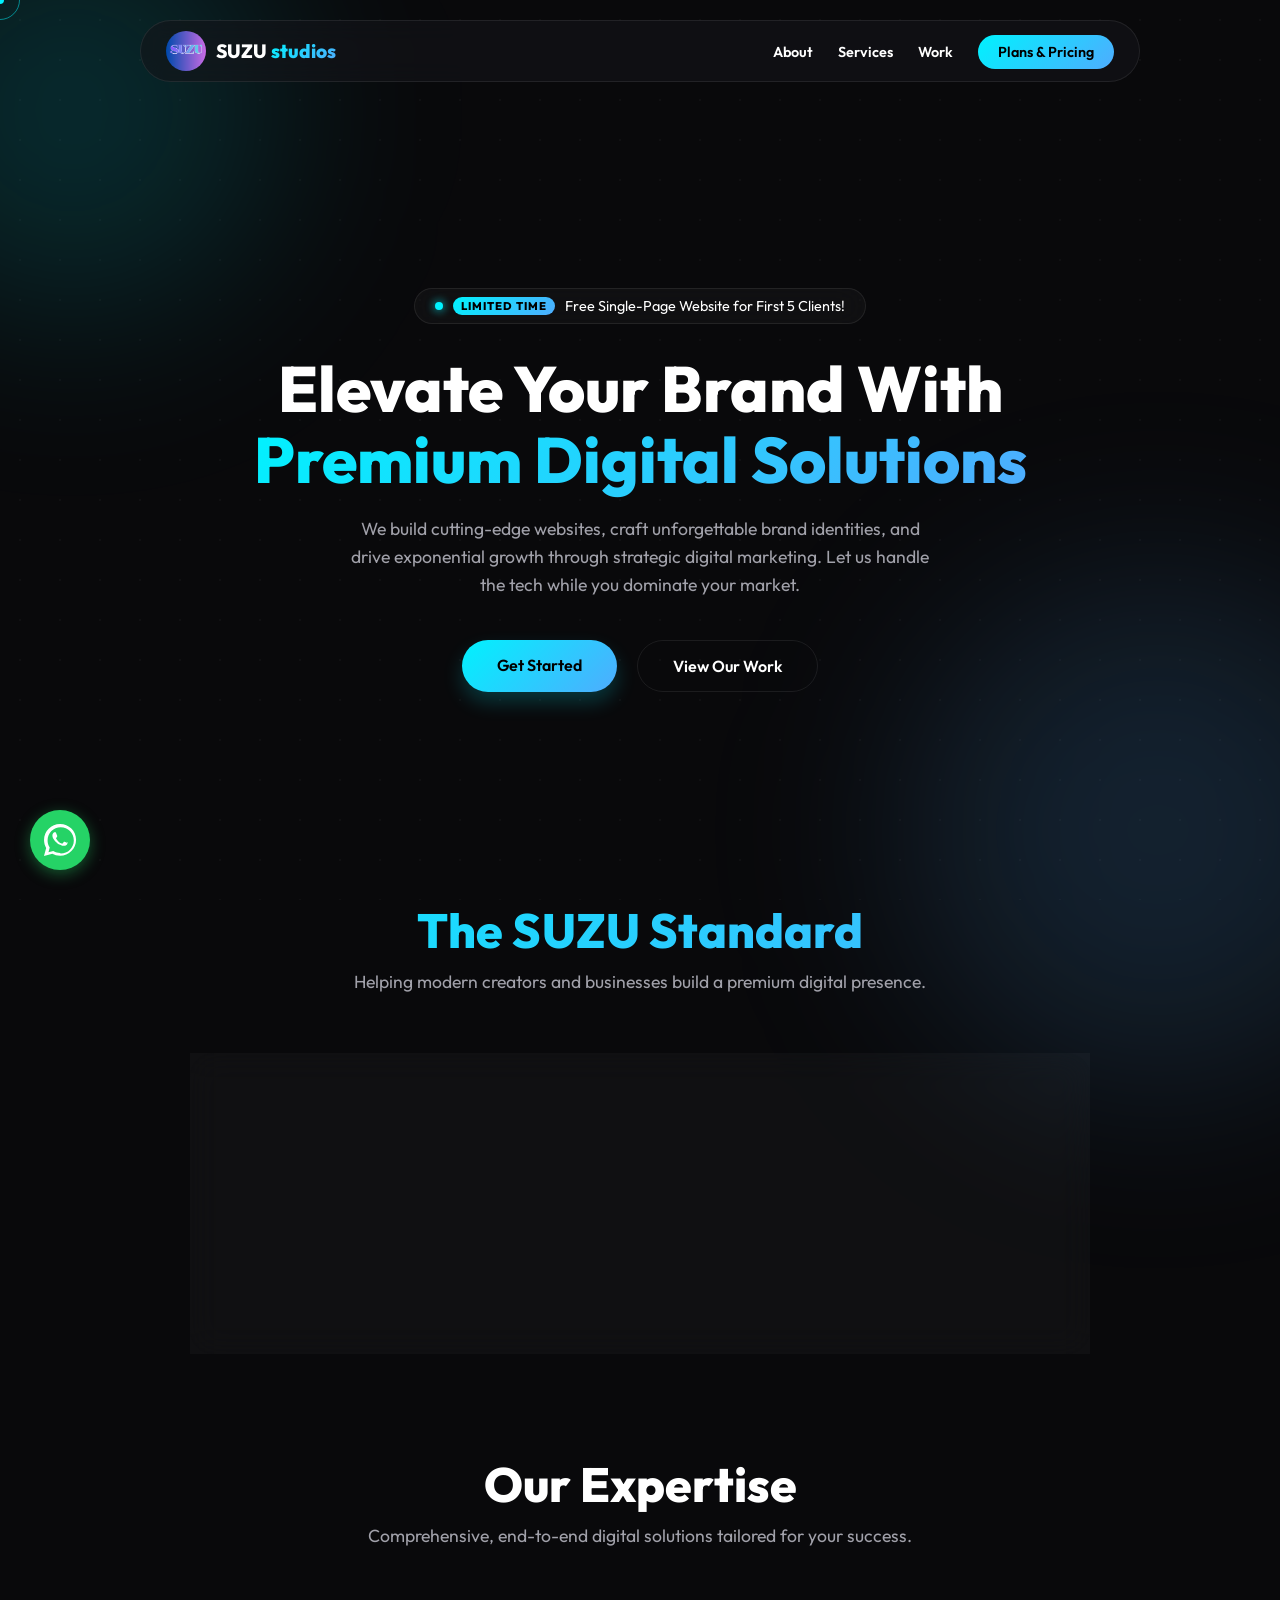
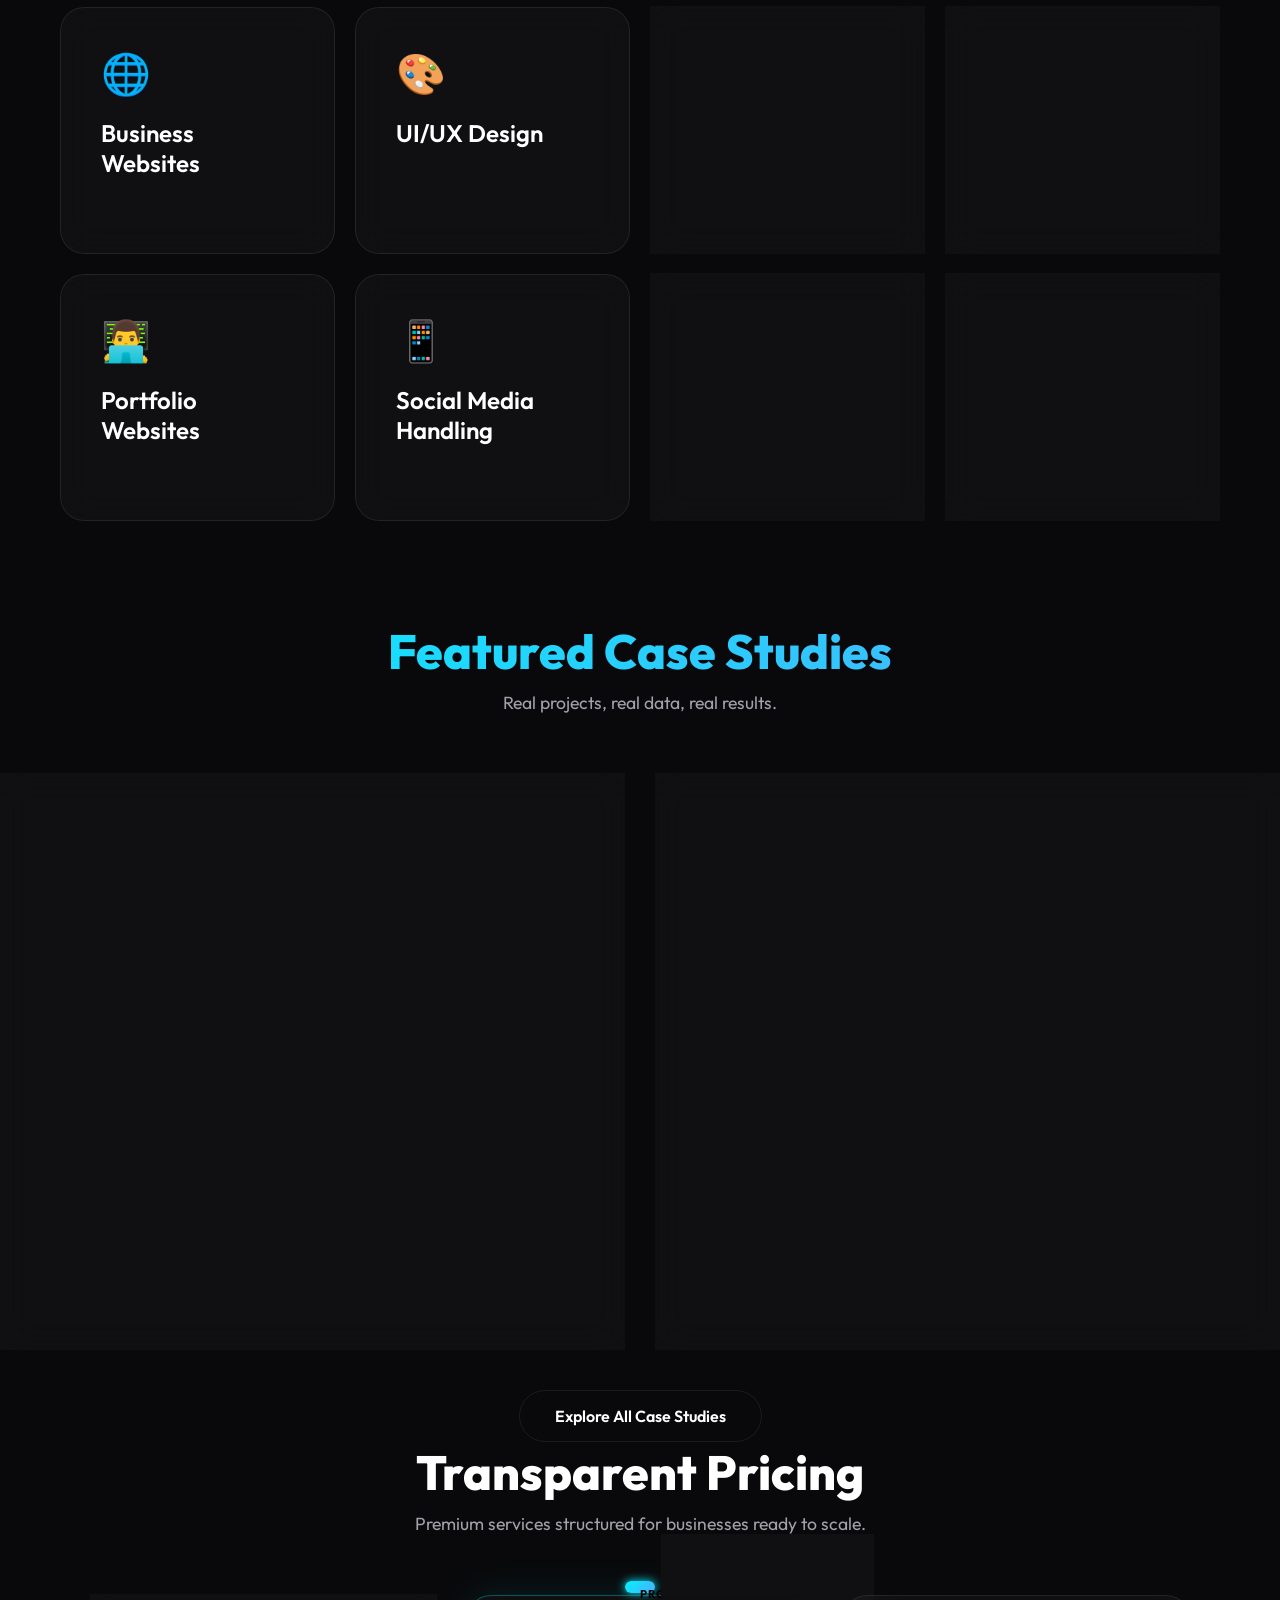
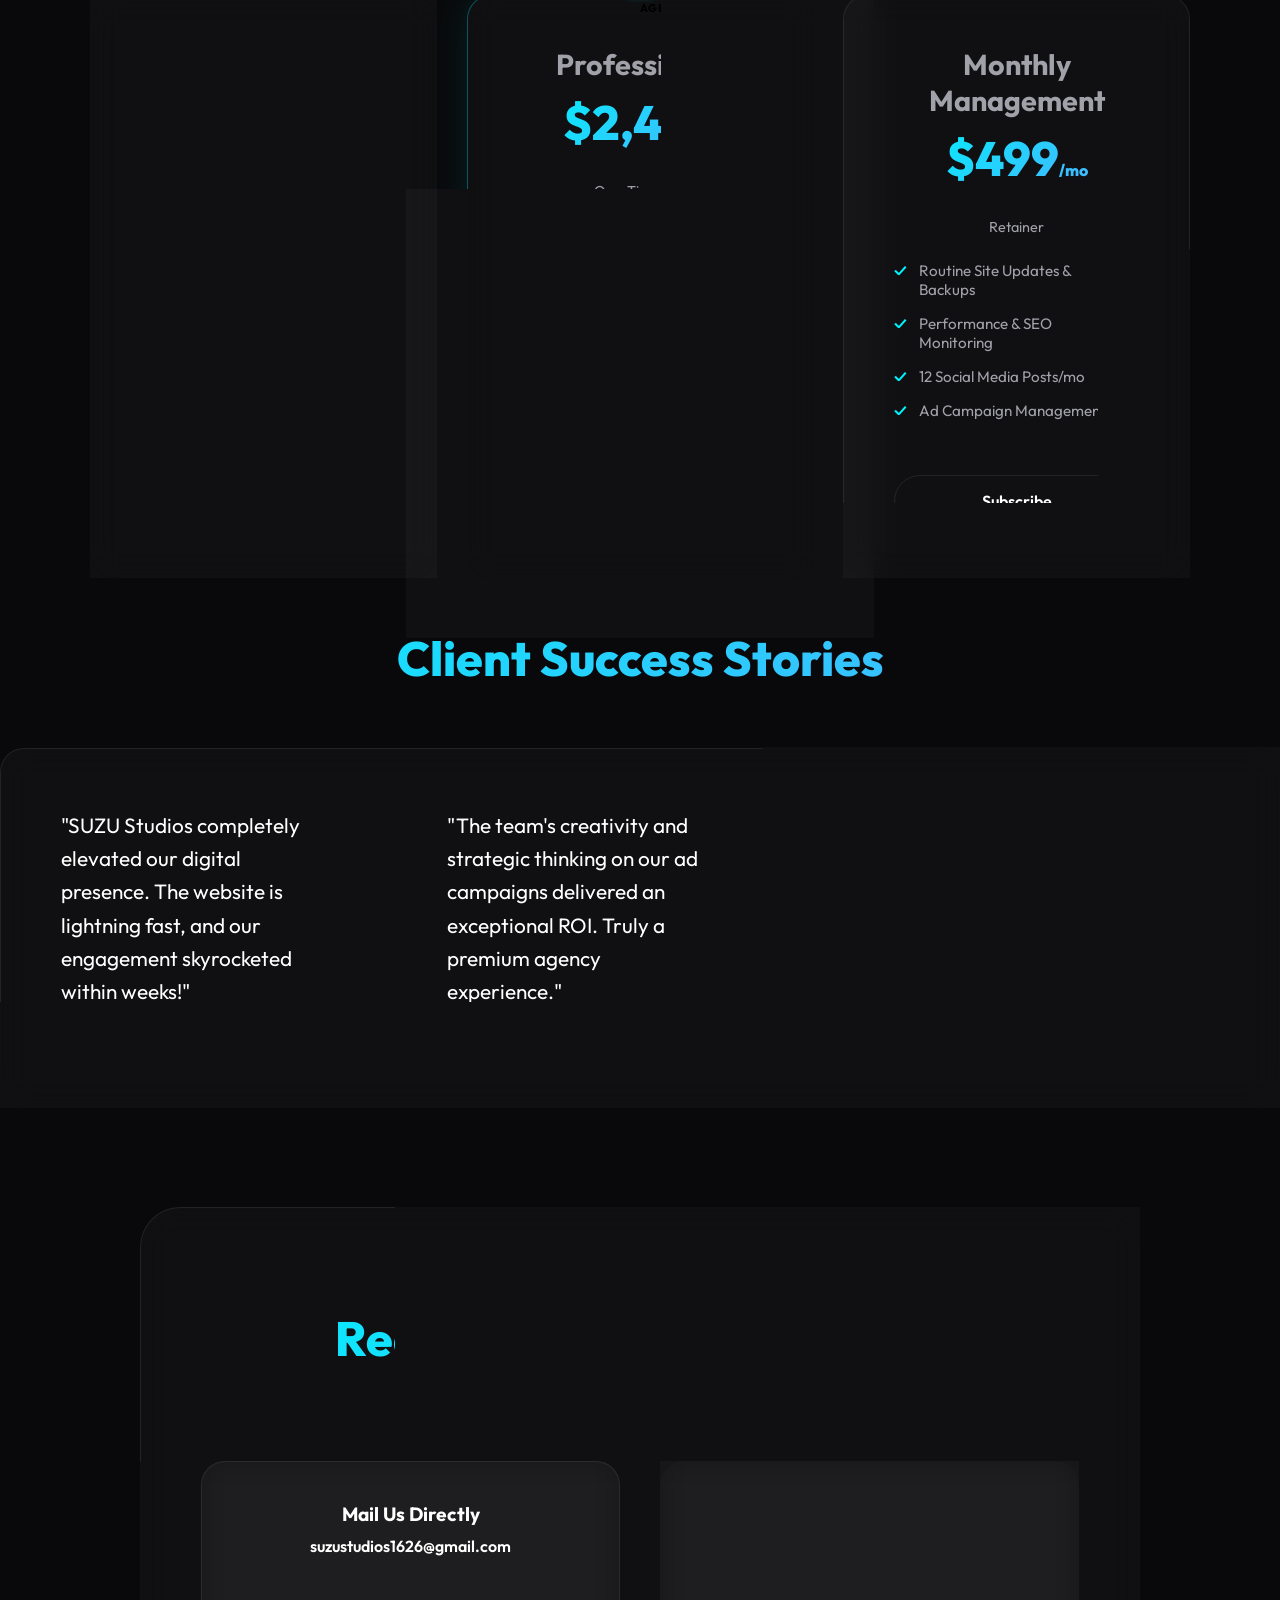
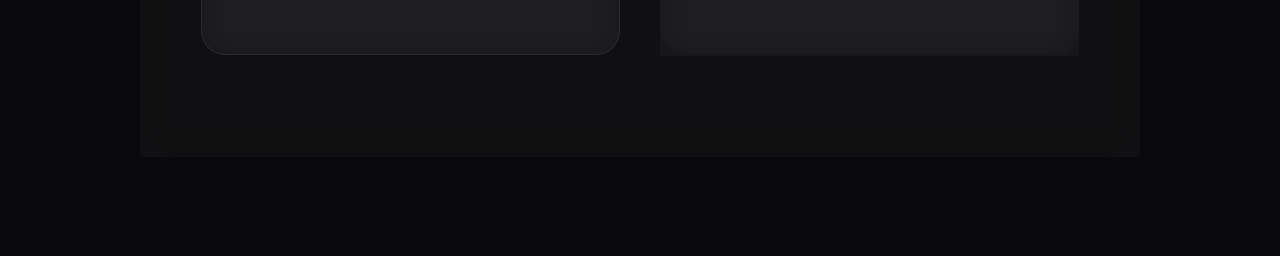
==== commit e8df210b: "updated site" ====
--- a/index.html
+++ b/index.html
@@ -16,27 +16,35 @@
     <meta name="author" content="Sufyaan Sayed">
     <meta charset="UTF-8">
     <meta name="viewport" content="width=device-width, initial-scale=1.0">
-    <title>SUZU Studios | Digital Excellence</title>
+    <meta charset="UTF-8">
+    <meta name="viewport" content="width=device-width, initial-scale=1.0">
+    
+    <!-- 🚀 SEO OPTIMIZATION -->
+    <title>SUZU Studios | Premium Digital Agency & Web Development</title>
+    <meta name="description" content="SUZU Studios is a premium digital agency specializing in modern website development, cohesive branding, UI/UX design, and data-driven digital marketing.">
+    <meta name="keywords" content="Website Development, Branding, Digital Marketing, Social Media Management, UI/UX Design, Content Creation, Web Agency">
+    <meta property="og:title" content="SUZU Studios | Digital Excellence">
+    <meta property="og:description" content="Elevate your brand with our premium digital solutions. From custom websites to striking brand identities.">
+    <meta property="og:image" content="og-preview.jpg"> <!-- Add an og-preview.jpg to your folder -->
+    <link rel="icon" href="SUZU.png" type="image/png">
+
+    <!-- Modern Font -->
     <link rel="preconnect" href="https://fonts.googleapis.com">
     <link rel="preconnect" href="https://fonts.gstatic.com" crossorigin>
     <link href="https://fonts.googleapis.com/css2?family=Outfit:wght@300;400;600;800&display=swap" rel="stylesheet">
     <link rel="stylesheet" href="./style.css">
 </head>
 <body>
+    <!-- Background Decor -->
     <div class="bg-grid"></div>
     <div class="blob blob-1"></div>
     <div class="blob blob-2"></div>
 
+    <!-- Custom Cursor -->
     <div class="cursor"></div>
     <div class="cursor-follower"></div>
 
-    <div id="loader">
-        <div class="loader-content">
-            <div class="spinner"></div>
-            <h1 class="loader-text">SUZU</h1>
-        </div>
-    </div>
-
+    <!-- Navigation -->
     <nav>
         <div class="nav-container glass">
             <div class="brand">
@@ -44,14 +52,15 @@
                 <span class="brand-name">SUZU <span class="text-gradient">studios</span></span>
             </div>
             <ul class="nav-links">
-                <li><a href="index.html">Home</a></li>
+                <li><a href="#about">About</a></li>
                 <li><a href="#services">Services</a></li>
-                <li><a href="#portfolio">Portfolio</a></li>
-                <li><a href="pricing.html" class="nav-cta">Plans & Pricing</a></li>
+                <li><a href="#portfolio">Work</a></li>
+                <li><a href="#pricing" class="nav-cta">Plans & Pricing</a></li>
             </ul>
         </div>
     </nav>
 
+    <!-- Stronger Hero Section -->
     <section id="hero">
         <div class="hero-content reveal">
             <div class="promo-pill glass">
@@ -60,139 +69,207 @@
                 <p>Free Single-Page Website for First 5 Clients!</p>
             </div>
             
-            <h1 class="hero-title">Elevate Your Brand's <br> <span class="text-gradient">Digital Presence</span></h1>
-            <p class="hero-subtitle">From striking brand design to seamless, high-performance web experiences. We build the tech so you can dominate the market.</p>
+            <h1 class="hero-title">Elevate Your Brand With <br> <span class="text-gradient">Premium Digital Solutions</span></h1>
+            <p class="hero-subtitle">We build cutting-edge websites, craft unforgettable brand identities, and drive exponential growth through strategic digital marketing. Let us handle the tech while you dominate your market.</p>
             
             <div class="hero-buttons">
-                <a href="pricing.html" class="cta-button primary">Start Your Project</a>
-                <a href="#services" class="cta-button secondary">Explore Services</a>
-            </div>
-        </div>
-    </section>
-
+                <a href="#contact" class="cta-button primary">Get Started</a>
+                <a href="#portfolio" class="cta-button secondary">View Our Work</a>
+            </div>
+        </div>
+    </section>
+
+    <!-- Trust-Building About Section -->
+    <section id="about" class="reveal">
+        <div class="section-header">
+            <h2 class="section-title text-gradient">The SUZU Standard</h2>
+            <p>Helping modern creators and businesses build a premium digital presence.</p>
+        </div>
+        <div class="glass about-box">
+            <p class="about-text">At SUZU Studios, we bridge the gap between stunning design and high-performance technology. We don't just build websites; we engineer digital experiences that convert. Whether you need a cohesive brand identity, a lightning-fast web application, or a viral social media strategy, our workflow is designed for transparency, speed, and uncompromising quality.</p>
+            <div class="trust-badges">
+                <div class="badge-item">⚡ Modern Technologies</div>
+                <div class="badge-item">📱 100% Responsive Design</div>
+                <div class="badge-item">🤝 Priority Support</div>
+            </div>
+        </div>
+    </section>
+
+    <!-- Expanded 8-Grid Services Section -->
     <section id="services" class="reveal">
         <div class="section-header">
-            <h2 class="section-title">What We Do Best</h2>
-            <p>Comprehensive digital solutions tailored for exponential growth. Hover to learn more.</p>
+            <h2 class="section-title">Our Expertise</h2>
+            <p>Comprehensive, end-to-end digital solutions tailored for your success.</p>
         </div>
         
-        <div class="bento-grid">
-            <div class="bento-card large glass reveal-stagger hover-reveal">
-                <div class="card-icon">💻</div>
-                <h3>Website Creation & Management</h3>
-                <p class="reveal-text">We create fully coded websites as well as professional WordPress websites. Our design process is flexible—from Figma and Canva mockups to completely custom designs tailored to your unique vision. We handle the coding, hosting, and monthly updates.</p>
-                <a href="pricing.html" class="card-link">See Plans ➔</a>
-            </div>
-            
-            <div class="bento-card glass reveal-stagger hover-reveal">
-                <div class="card-icon">🚀</div>
-                <h3>Digital Marketing</h3>
-                <p class="reveal-text">Maximize your visibility with targeted ad management across major platforms like Google and Meta (Facebook, Instagram).</p>
-            </div>
-            
+        <div class="bento-grid expanded-grid">
+            <div class="bento-card glass reveal-stagger hover-reveal">
+                <div class="card-icon">🌐</div>
+                <h3>Business Websites</h3>
+                <p class="reveal-text">Custom, high-converting websites optimized for speed, SEO, and lead generation.</p>
+            </div>
+            <div class="bento-card glass reveal-stagger hover-reveal">
+                <div class="card-icon">🎨</div>
+                <h3>UI/UX Design</h3>
+                <p class="reveal-text">Intuitive wireframes and stunning Figma prototypes focused on user psychology.</p>
+            </div>
             <div class="bento-card glass reveal-stagger hover-reveal">
                 <div class="card-icon">✨</div>
-                <h3>Brand Designing</h3>
-                <p class="reveal-text">Craft unique brand identities, logos, and cohesive visual languages that set your business apart.</p>
-            </div>
-            
-            <div class="bento-card wide glass reveal-stagger hover-reveal">
+                <h3>Brand Identity</h3>
+                <p class="reveal-text">Logos, color palettes, and visual guidelines that make your business unforgettable.</p>
+            </div>
+            <div class="bento-card glass reveal-stagger hover-reveal">
+                <div class="card-icon">📈</div>
+                <h3>Ad Management</h3>
+                <p class="reveal-text">Data-driven Meta and Google Ads campaigns designed to maximize your ROI.</p>
+            </div>
+            <div class="bento-card glass reveal-stagger hover-reveal">
+                <div class="card-icon">👨‍💻</div>
+                <h3>Portfolio Websites</h3>
+                <p class="reveal-text">Sleek, personal branding sites for freelancers, artists, and creative professionals.</p>
+            </div>
+            <div class="bento-card glass reveal-stagger hover-reveal">
                 <div class="card-icon">📱</div>
-                <div class="wide-content">
-                    <h3>Social Media Handling</h3>
-                    <p class="reveal-text">Curated Instagram posts, engaging reels, strategic content calendars, and active community management to build your loyal audience.</p>
-                </div>
-            </div>
-        </div>
-    </section>
-
+                <h3>Social Media Handling</h3>
+                <p class="reveal-text">Community management, scheduling, and strategic grid planning.</p>
+            </div>
+            <div class="bento-card glass reveal-stagger hover-reveal">
+                <div class="card-icon">🎬</div>
+                <h3>Content Creation</h3>
+                <p class="reveal-text">Engaging short-form video reels, high-quality posts, and copywriting.</p>
+            </div>
+            <div class="bento-card glass reveal-stagger hover-reveal">
+                <div class="card-icon">⚙️</div>
+                <h3>Website Management</h3>
+                <p class="reveal-text">Monthly maintenance, security updates, and performance analytics reporting.</p>
+            </div>
+        </div>
+    </section>
+
+    <!-- Detailed Case Studies (Portfolio) -->
     <section id="portfolio" class="reveal">
         <div class="section-header">
-            <h2 class="section-title text-gradient">Past Projects</h2>
-            <p>A glimpse into the digital excellence we've delivered.</p>
-        </div>
-        <div class="portfolio-grid">
+            <h2 class="section-title text-gradient">Featured Case Studies</h2>
+            <p>Real projects, real data, real results.</p>
+        </div>
+        <div class="portfolio-grid deep-dive-grid">
             
             <div class="portfolio-card glass reveal">
-                <img src="greengiraffe.png" alt="Green Giraffe Thumbnail" class="project-img">
+                <img src="greengiraffe.png" alt="Green Giraffe Thumbnail" class="project-img deep-project-img">
                 <div class="project-info">
-                    <h4>Green Giraffe</h4>
-                    <p>An online kids library for toys and books in Dubai.</p>
-                    <a href="https://greengiraffe.ae/" target="_blank" class="project-link">View Project ➔</a>
+                    <h4>Green Giraffe E-Commerce</h4>
+                    <p>An online kids library for toys and books in Dubai. Built from the ground up for seamless inventory browsing and secure checkouts.</p>
+                    <div class="tech-stack">
+                        <span class="tech-tag">Web Dev</span> <span class="tech-tag">UI/UX</span>
+                    </div>
+                    <p class="project-outcome"><strong>Outcome:</strong> 40% increase in mobile session duration.</p>
+                    <a href="https://greengiraffe.ae/" target="_blank" class="project-link">View Live Site ➔</a>
                 </div>
             </div>
             
             <div class="portfolio-card glass reveal">
-                <img src="ezy.png" alt="Ezy Buying Thumbnail" class="project-img">
+                <img src="ezy.png" alt="Ezy Buying Thumbnail" class="project-img deep-project-img">
                 <div class="project-info">
-                    <h4>Ezy Buying</h4>
-                    <p>A B2B platform for construction materials.</p>
-                    <a href="https://ezybuying.in/" target="_blank" class="project-link">View Project ➔</a>
-                </div>
-            </div>
-            
-            <div class="portfolio-card glass reveal">
-                <img src="nocheat.png" alt="Eat No Cheat Thumbnail" class="project-img">
-                <div class="project-info">
-                    <h4>Eat No Cheat</h4>
-                    <p>A vibrant product website for a healthy snack brand.</p>
-                    <a href="https://eatnocheat.com/" target="_blank" class="project-link">View Project ➔</a>
-                </div>
-            </div>
-            
-            <div class="portfolio-card glass reveal">
-                <img src="Hitarth.png" alt="Hitarth Hospital Thumbnail" class="project-img">
-                <div class="project-info">
-                    <h4>Hitarth Hospital</h4>
-                    <p>A professional website for a mother and child care hospital.</p>
-                    <a href="https://hitarthhospital.in/" target="_blank" class="project-link">View Project ➔</a>
+                    <h4>Ezy Buying B2B Portal</h4>
+                    <p>A comprehensive B2B platform for construction materials, streamlining vendor interactions and bulk ordering.</p>
+                    <div class="tech-stack">
+                        <span class="tech-tag">Custom Architecture</span> <span class="tech-tag">B2B</span>
+                    </div>
+                    <p class="project-outcome"><strong>Outcome:</strong> Scalable infrastructure handling 10k+ products.</p>
+                    <a href="https://ezybuying.in/" target="_blank" class="project-link">View Live Site ➔</a>
                 </div>
             </div>
 
         </div>
         <div class="center-cta" style="margin-top: 40px; text-align: center;">
-            <a href="portfolio.html" class="cta-button secondary">Explore More Works</a>
-        </div>
-    </section>
-
+            <a href="portfolio.html" class="cta-button secondary">Explore All Case Studies</a>
+        </div>
+    </section>
+
+    <!-- Pricing Section -->
+    <section id="pricing" class="reveal">
+        <div class="section-header">
+            <h2 class="section-title">Transparent Pricing</h2>
+            <p>Premium services structured for businesses ready to scale.</p>
+        </div>
+        <div class="pricing-card-container">
+            
+            <div class="pricing-card glass">
+                <h3 style="color: var(--text-muted); margin-bottom: 10px;">Starter Plan</h3>
+                <p class="price text-gradient">$999</p>
+                <p style="font-size: 0.9rem; color: var(--text-muted); margin-bottom: 25px;">One-Time Fee</p>
+                <ul>
+                    <li>Custom 5-Page Website</li>
+                    <li>Basic Branding Guidelines</li>
+                    <li>Mobile Responsive Design</li>
+                    <li>Basic SEO Setup</li>
+                </ul>
+                <a href="#contact" class="cta-button secondary">Inquire Now</a>
+            </div>
+            
+            <div class="pricing-card glass featured-card">
+                <span class="pulse-dot featured-badge">PRO AGENCY</span>
+                <h3 style="color: var(--text-muted); margin-bottom: 10px;">Professional</h3>
+                <p class="price text-gradient">$2,499</p>
+                <p style="font-size: 0.9rem; color: var(--text-muted); margin-bottom: 25px;">One-Time Fee</p>
+                <ul>
+                    <li>Up to 15 Pages / E-Commerce</li>
+                    <li>Complete Brand Identity Kit</li>
+                    <li>Advanced UI/UX Prototyping</li>
+                    <li>Premium Animations & Speed</li>
+                </ul>
+                <a href="#contact" class="cta-button primary">Start Project</a>
+            </div>
+            
+            <div class="pricing-card glass">
+                <h3 style="color: var(--text-muted); margin-bottom: 10px;">Monthly Management</h3>
+                <p class="price text-gradient">$499<span style="font-size: 1rem; color: var(--text-muted);">/mo</span></p>
+                <p style="font-size: 0.9rem; color: var(--text-muted); margin-bottom: 25px;">Retainer</p>
+                <ul>
+                    <li>Routine Site Updates & Backups</li>
+                    <li>Performance & SEO Monitoring</li>
+                    <li>12 Social Media Posts/mo</li>
+                    <li>Ad Campaign Management</li>
+                </ul>
+                <a href="#contact" class="cta-button secondary">Subscribe</a>
+            </div>
+        </div>
+    </section>
+
+    <!-- Glassmorphism Testimonials -->
     <section id="testimonials" class="reveal">
         <div class="section-header">
-            <h2 class="section-title text-gradient">What Our Clients Say</h2>
+            <h2 class="section-title text-gradient">Client Success Stories</h2>
         </div>
         <div class="testimonial-slider glass">
             <div class="testimonial-track">
                 <div class="testimonial-card">
-                    <p class="client-quote">"SUZU Studios transformed our digital presence. Our new website is phenomenal and our engagement has skyrocketed!"</p>
+                    <p class="client-quote">"SUZU Studios completely elevated our digital presence. The website is lightning fast, and our engagement skyrocketed within weeks!"</p>
                     <p class="client-name">- Sarah J., CEO, Quantum Solstice</p>
                 </div>
                 <div class="testimonial-card">
-                    <p class="client-quote">"The team's creativity and strategic thinking on our ad campaigns delivered an exceptional ROI. Highly recommended!"</p>
+                    <p class="client-quote">"The team's creativity and strategic thinking on our ad campaigns delivered an exceptional ROI. Truly a premium agency experience."</p>
                     <p class="client-name">- David C., Marketing Director, Brand X</p>
                 </div>
                 <div class="testimonial-card">
-                    <p class="client-quote">"They captured our brand identity perfectly and delivered a stunning website. Exceptional service!"</p>
+                    <p class="client-quote">"They captured our brand identity perfectly and delivered a stunning, highly-converting website. Exceptional service and speed!"</p>
                     <p class="client-name">- Aisha P., Founder, PureBliss Cosmetics</p>
                 </div>
-                <div class="testimonial-card">
-                    <p class="client-quote">"SUZU Studios transformed our digital presence. Our new website is phenomenal and our engagement has skyrocketed!"</p>
-                    <p class="client-name">- Sarah J., CEO, Quantum Solstice</p>
-                </div>
-            </div>
-        </div>
-    </section>
-
+            </div>
+        </div>
+    </section>
+
+    <!-- Conversion-Optimized Contact Section -->
     <section id="contact" class="reveal contact-section glass">
         <div class="section-header">
-            <h2 class="section-title text-gradient">Reach Out to Us</h2>
-            <p>Let's elevate your brand together.</p>
+            <h2 class="section-title text-gradient">Ready to Scale Your Brand?</h2>
+            <p>Let's build something extraordinary together.</p>
         </div>
         <div class="contact-details grid-container">
-            
             <div class="contact-card glass">
-                <h4>Mail Us</h4>
+                <h4>Mail Us Directly</h4>
                 <a href="mailto:suzustudios1626@gmail.com" class="contact-link">suzustudios1626@gmail.com</a>
             </div>
-            
             <div class="contact-card glass">
                 <h4>Let's Chat</h4>
                 <p style="margin-bottom: 15px; color: var(--text-main); font-weight: 600; font-size: 1.1rem;">+91-8369367570</p>
@@ -201,9 +278,9 @@
                     <a href="https://wa.me/918369367570" target="_blank" class="btn-small primary">💬 WhatsApp</a>
                 </div>
             </div>
-            
-        </div>
-    </section>
+        </div>
+    </section>
+
     <!-- Floating WhatsApp Button (Bulletproof Version) -->
     <a href="https://wa.me/918369367570" target="_blank" style="position: fixed; bottom: 30px; left: 30px; width: 60px; height: 60px; background-color: #25D366; border-radius: 50%; display: flex; justify-content: center; align-items: center; box-shadow: 0 4px 15px rgba(37, 211, 102, 0.4); z-index: 10000; text-decoration: none; transition: transform 0.3s ease;">
         <svg viewBox="0 0 32 32" style="width: 38px; height: 38px; fill: #ffffff; display: block;">
--- a/style.css
+++ b/style.css
@@ -560,4 +560,82 @@
     width: 38px;
     height: 38px;
     fill: #ffffff; /* Makes the icon white */
+}
+/* ========================================= */
+/* PREMIUM AGENCY UI UPGRADES                */
+/* ========================================= */
+
+/* Expanded 8-Card Services Grid */
+.expanded-grid {
+    grid-template-columns: repeat(auto-fit, minmax(250px, 1fr));
+    gap: 20px;
+}
+
+/* About Section Enhancements */
+.about-box {
+    padding: 50px;
+    max-width: 900px;
+    margin: 0 auto;
+    text-align: center;
+}
+
+.about-text {
+    font-size: 1.15rem;
+    line-height: 1.8;
+    color: var(--text-main);
+    margin-bottom: 30px;
+}
+
+.trust-badges {
+    display: flex;
+    justify-content: center;
+    gap: 20px;
+    flex-wrap: wrap;
+}
+
+.badge-item {
+    background: rgba(0, 242, 254, 0.1);
+    border: 1px solid rgba(0, 242, 254, 0.3);
+    padding: 8px 16px;
+    border-radius: 20px;
+    font-size: 0.9rem;
+    color: var(--cyan);
+    font-weight: 600;
+}
+
+/* Tech Stack & Outcomes inside Portfolio Cards */
+.tech-stack {
+    display: flex;
+    gap: 10px;
+    margin-bottom: 15px;
+    flex-wrap: wrap;
+}
+
+.tech-tag {
+    font-size: 0.75rem;
+    text-transform: uppercase;
+    letter-spacing: 1px;
+    background: var(--surface-color);
+    border: 1px solid var(--card-border);
+    padding: 4px 10px;
+    border-radius: 15px;
+    color: var(--text-muted);
+}
+
+.project-outcome {
+    font-size: 0.9rem;
+    color: var(--cyan);
+    margin-bottom: 20px;
+}
+
+/* Enhancing Cursor Glow specifically for Glass Cards */
+.glass:hover {
+    box-shadow: 0 10px 40px rgba(0, 242, 254, 0.05);
+}
+
+/* Better mobile hierarchy for pricing & typography */
+@media (max-width: 768px) {
+    .about-box { padding: 30px 20px; }
+    .hero-title { font-size: 2.8rem; }
+    .trust-badges { flex-direction: column; gap: 10px; }
 }
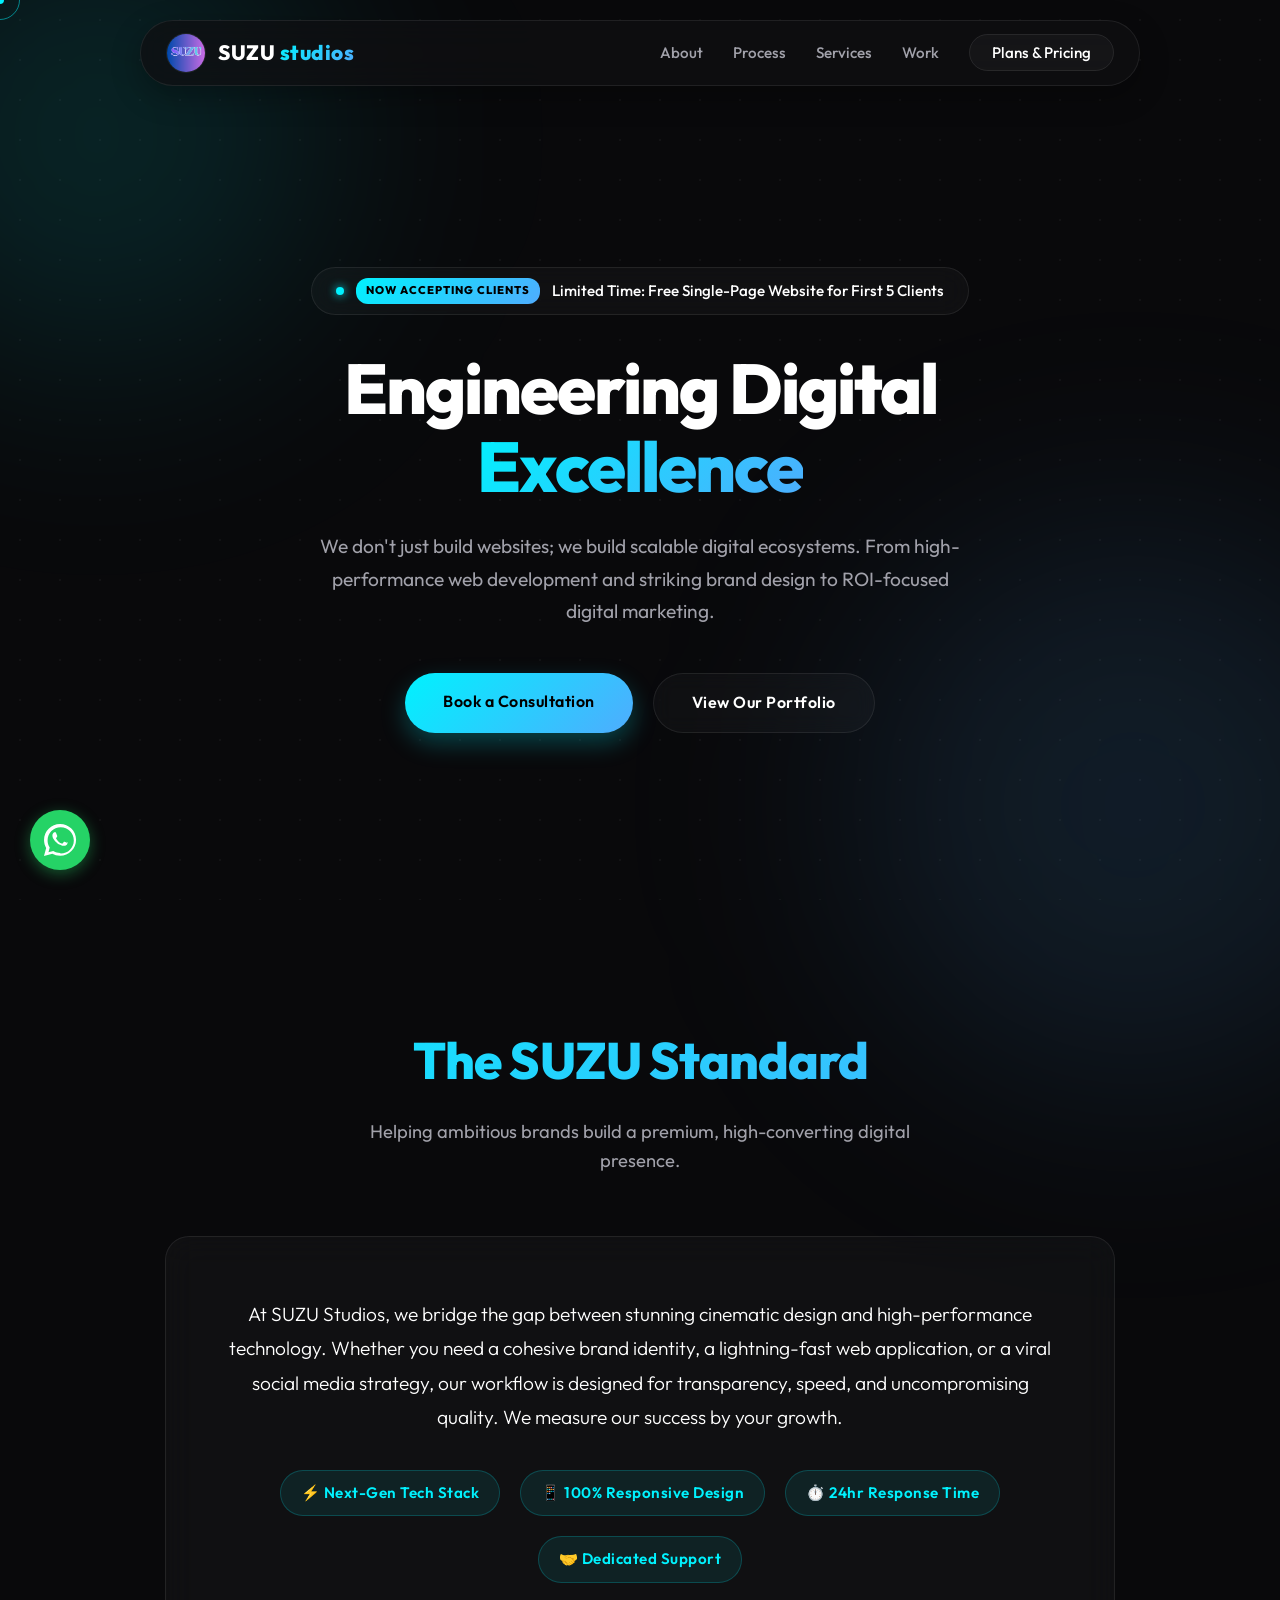
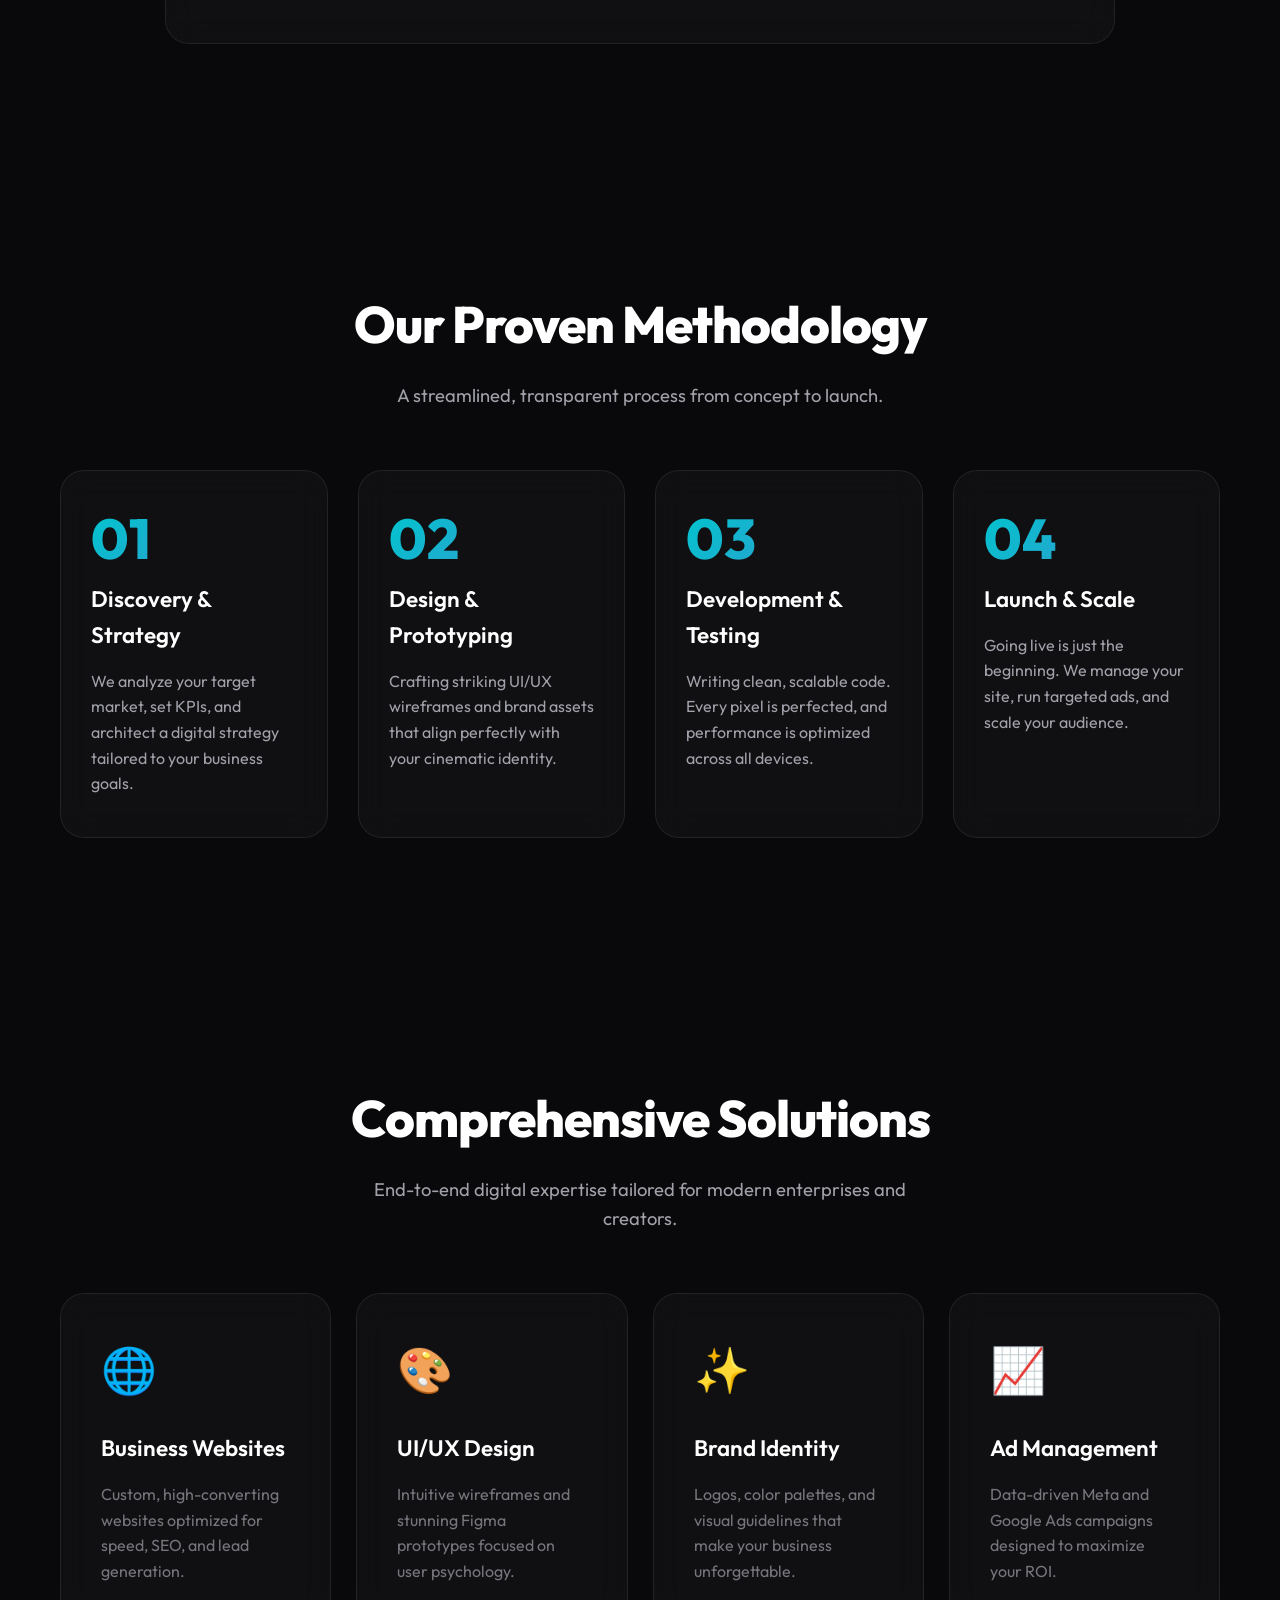
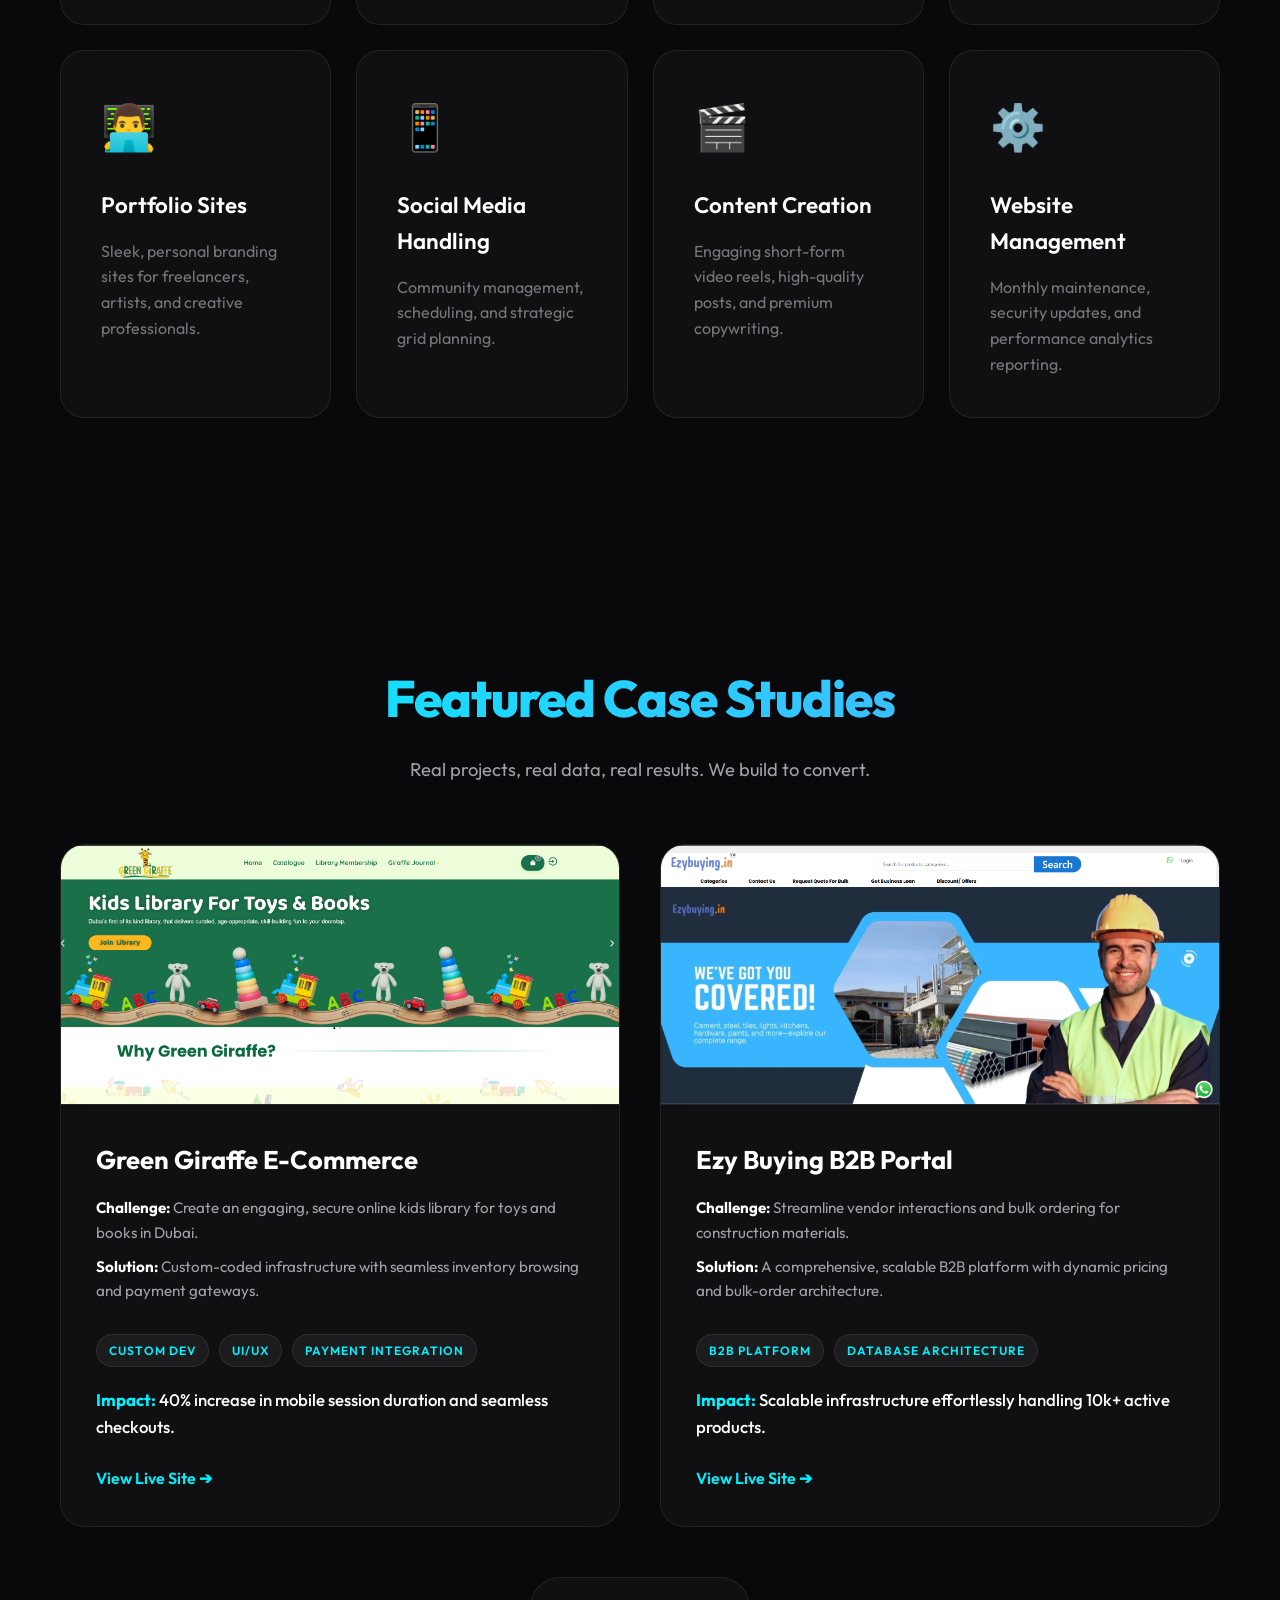
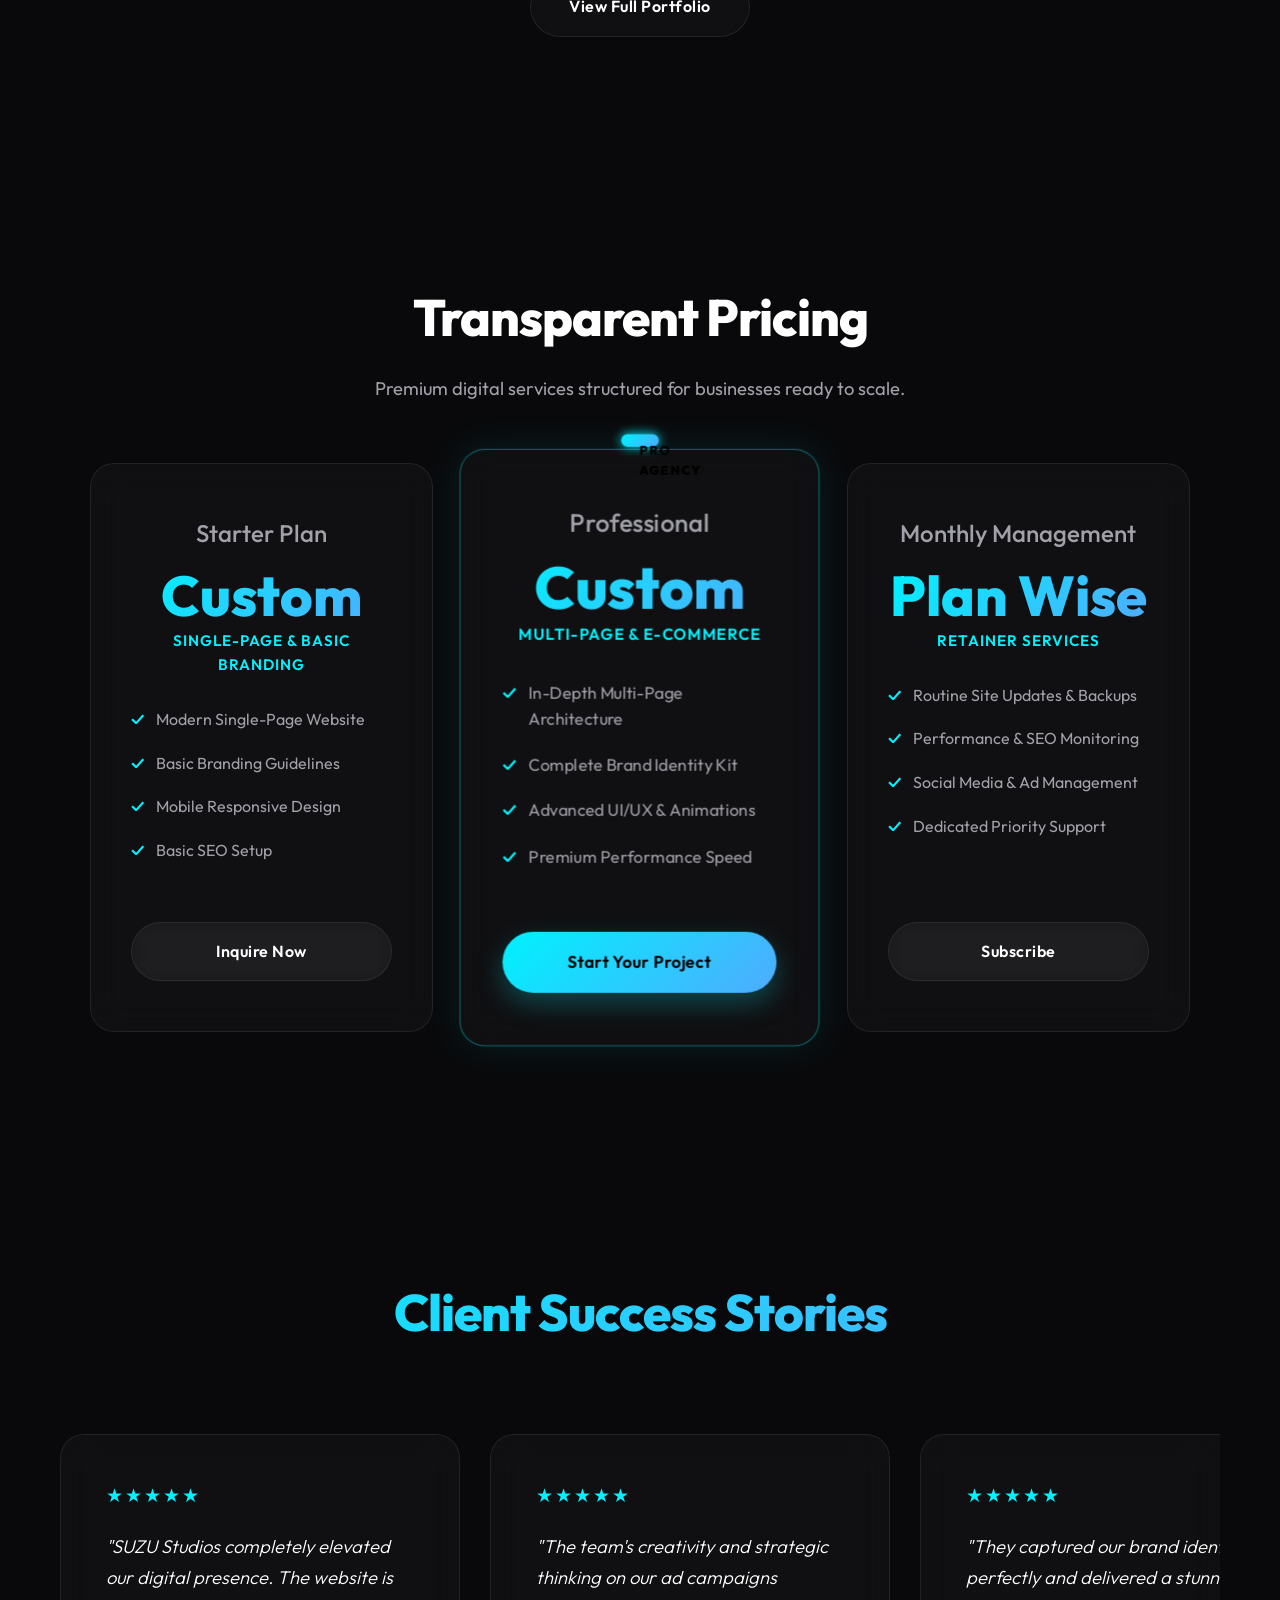
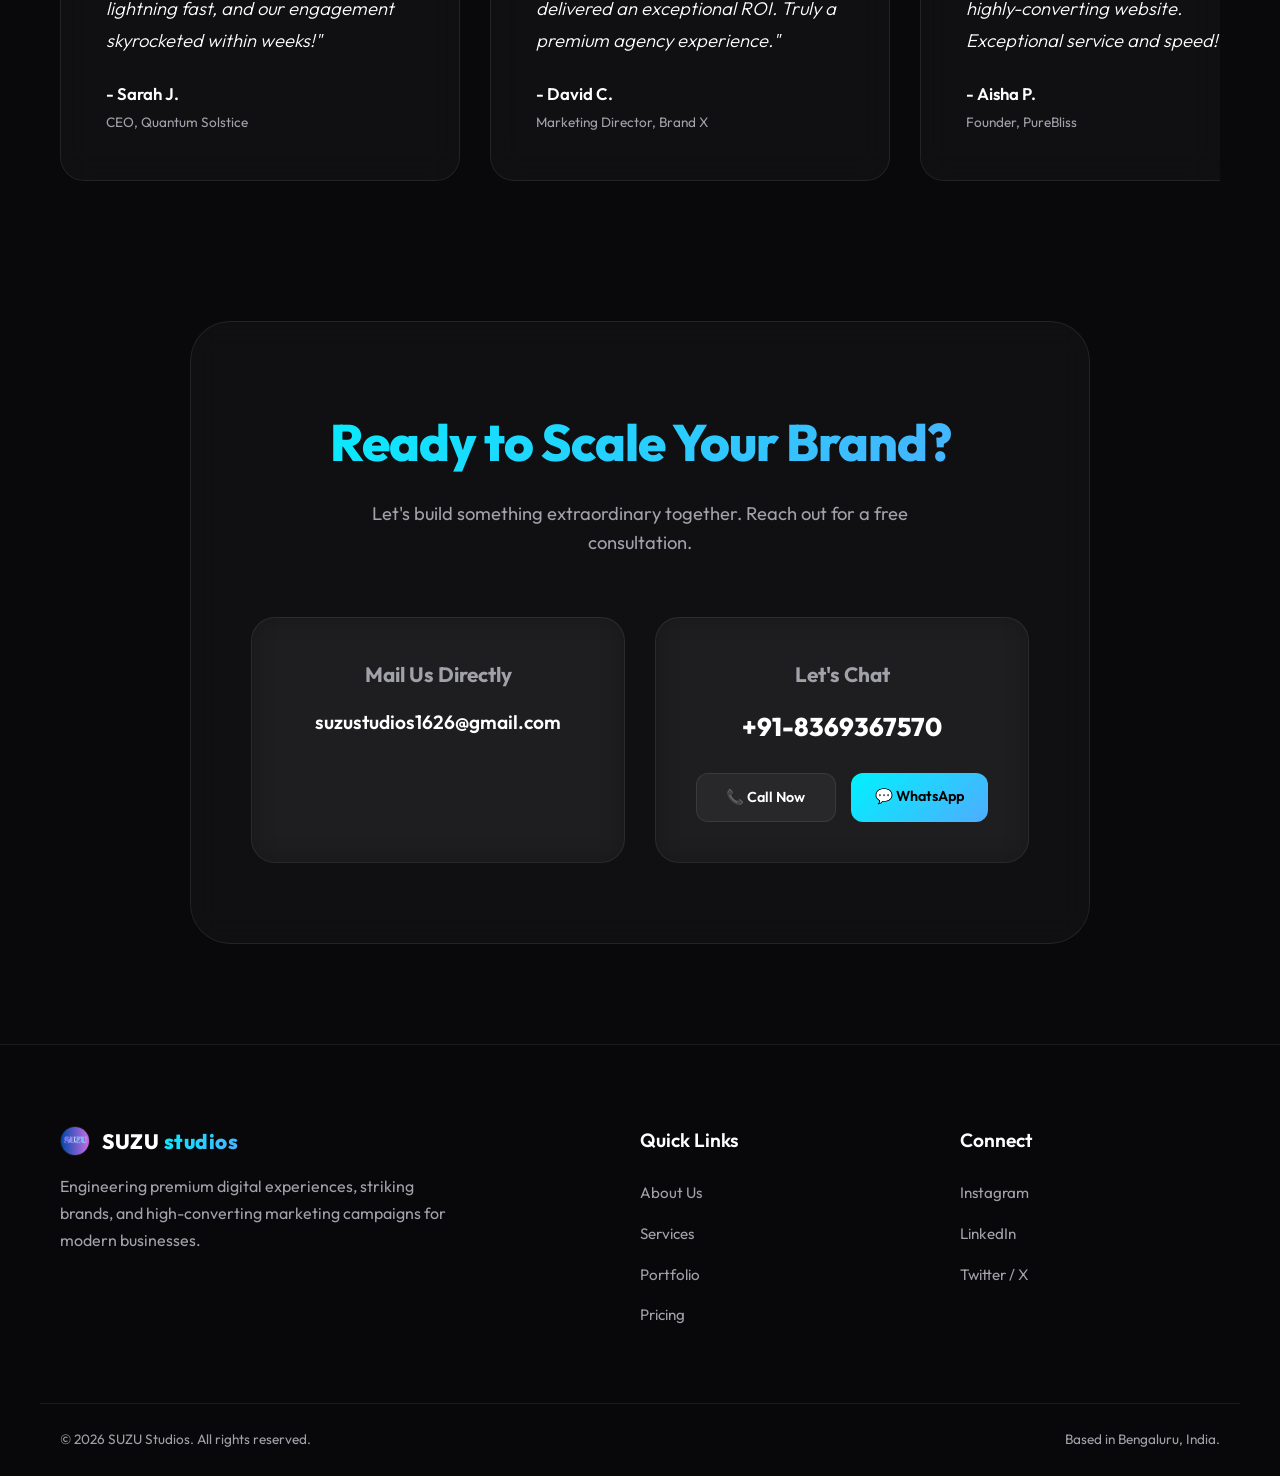
==== commit 1d52ce1f: "updated site" ====
--- a/index.html
+++ b/index.html
@@ -10,16 +10,7 @@
 
   gtag('config', 'G-Z63W4B37KH');
 </script>
-    <link rel="icon" href="SUZU.png">
-    <meta name="description" content="SUZU Studios - Website Development, Branding, Digital Marketing & Creative Solutions">
-    <meta name="keywords" content="website development, branding, digital marketing, portfolio, social media management">
-    <meta name="author" content="Sufyaan Sayed">
-    <meta charset="UTF-8">
-    <meta name="viewport" content="width=device-width, initial-scale=1.0">
-    <meta charset="UTF-8">
-    <meta name="viewport" content="width=device-width, initial-scale=1.0">
-    
-    <!-- 🚀 SEO OPTIMIZATION -->
+<!-- 🚀 SEO OPTIMIZATION -->
     <title>SUZU Studios | Premium Digital Agency & Web Development</title>
     <meta name="description" content="SUZU Studios is a premium digital agency specializing in modern website development, cohesive branding, UI/UX design, and data-driven digital marketing.">
     <meta name="keywords" content="Website Development, Branding, Digital Marketing, Social Media Management, UI/UX Design, Content Creation, Web Agency">
@@ -27,15 +18,33 @@
     <meta property="og:description" content="Elevate your brand with our premium digital solutions. From custom websites to striking brand identities.">
     <meta property="og:image" content="og-preview.jpg"> <!-- Add an og-preview.jpg to your folder -->
     <link rel="icon" href="SUZU.png" type="image/png">
-
-    <!-- Modern Font -->
+    <meta charset="UTF-8">
+    <meta name="viewport" content="width=device-width, initial-scale=1.0">
+    
+    <!-- 🚀 PREMIUM SEO & METADATA -->
+    <title>SUZU Studios | Premium Digital Agency & Web Development</title>
+    <meta name="description" content="SUZU Studios engineers high-performance websites, striking brand identities, and data-driven digital marketing campaigns for modern businesses.">
+    <meta name="keywords" content="Website Development, Branding, Digital Marketing, Social Media Management, UI/UX Design, Bangalore Web Agency, Digital Solutions">
+    <meta name="author" content="SUZU Studios">
+    
+    <!-- Open Graph / Social Sharing (WhatsApp, LinkedIn, Instagram) -->
+    <meta property="og:type" content="website">
+    <meta property="og:url" content="https://suzustudios.com/">
+    <meta property="og:title" content="SUZU Studios | Digital Excellence">
+    <meta property="og:description" content="Elevate your brand with our premium digital solutions. From custom websites to striking brand identities.">
+    <meta property="og:image" content="og-preview.jpg"> <!-- Add a 1200x630px image named og-preview.jpg -->
+    
+    <link rel="icon" href="SUZU.png" type="image/png">
+
+    <!-- Typography -->
     <link rel="preconnect" href="https://fonts.googleapis.com">
     <link rel="preconnect" href="https://fonts.gstatic.com" crossorigin>
-    <link href="https://fonts.googleapis.com/css2?family=Outfit:wght@300;400;600;800&display=swap" rel="stylesheet">
+    <link href="https://fonts.googleapis.com/css2?family=Outfit:wght@300;400;500;600;800&display=swap" rel="stylesheet">
+    
     <link rel="stylesheet" href="./style.css">
 </head>
 <body>
-    <!-- Background Decor -->
+    <!-- Cinematic Background -->
     <div class="bg-grid"></div>
     <div class="blob blob-1"></div>
     <div class="blob blob-2"></div>
@@ -44,15 +53,24 @@
     <div class="cursor"></div>
     <div class="cursor-follower"></div>
 
-    <!-- Navigation -->
+    <!-- Loader -->
+    <div id="loader">
+        <div class="loader-content">
+            <div class="spinner"></div>
+            <h1 class="loader-text">SUZU</h1>
+        </div>
+    </div>
+
+    <!-- Glassmorphism Navigation -->
     <nav>
         <div class="nav-container glass">
             <div class="brand">
-                <img src="SUZU.png" alt="SUZU Studios Logo" class="brand-logo">
+                <img src="SUZU.png" alt="SUZU Studios Premium Logo" class="brand-logo">
                 <span class="brand-name">SUZU <span class="text-gradient">studios</span></span>
             </div>
             <ul class="nav-links">
                 <li><a href="#about">About</a></li>
+                <li><a href="#process">Process</a></li>
                 <li><a href="#services">Services</a></li>
                 <li><a href="#portfolio">Work</a></li>
                 <li><a href="#pricing" class="nav-cta">Plans & Pricing</a></li>
@@ -60,85 +78,116 @@
         </div>
     </nav>
 
-    <!-- Stronger Hero Section -->
+    <!-- High-Converting Hero Section -->
     <section id="hero">
         <div class="hero-content reveal">
             <div class="promo-pill glass">
                 <span class="pulse-dot"></span>
-                <span class="badge">LIMITED TIME</span>
-                <p>Free Single-Page Website for First 5 Clients!</p>
-            </div>
-            
-            <h1 class="hero-title">Elevate Your Brand With <br> <span class="text-gradient">Premium Digital Solutions</span></h1>
-            <p class="hero-subtitle">We build cutting-edge websites, craft unforgettable brand identities, and drive exponential growth through strategic digital marketing. Let us handle the tech while you dominate your market.</p>
+                <span class="badge">NOW ACCEPTING CLIENTS</span>
+                <p>Limited Time: Free Single-Page Website for First 5 Clients</p>
+            </div>
+            
+            <h1 class="hero-title">Engineering Digital <br> <span class="text-gradient">Excellence</span></h1>
+            <p class="hero-subtitle">We don't just build websites; we build scalable digital ecosystems. From high-performance web development and striking brand design to ROI-focused digital marketing.</p>
             
             <div class="hero-buttons">
-                <a href="#contact" class="cta-button primary">Get Started</a>
-                <a href="#portfolio" class="cta-button secondary">View Our Work</a>
-            </div>
-        </div>
-    </section>
-
-    <!-- Trust-Building About Section -->
-    <section id="about" class="reveal">
+                <a href="#contact" class="cta-button primary">Book a Consultation</a>
+                <a href="#portfolio" class="cta-button secondary">View Our Portfolio</a>
+            </div>
+        </div>
+    </section>
+
+    <!-- Trust & Authority Section -->
+    <section id="about" class="reveal section-padding">
         <div class="section-header">
             <h2 class="section-title text-gradient">The SUZU Standard</h2>
-            <p>Helping modern creators and businesses build a premium digital presence.</p>
+            <p class="section-desc">Helping ambitious brands build a premium, high-converting digital presence.</p>
         </div>
         <div class="glass about-box">
-            <p class="about-text">At SUZU Studios, we bridge the gap between stunning design and high-performance technology. We don't just build websites; we engineer digital experiences that convert. Whether you need a cohesive brand identity, a lightning-fast web application, or a viral social media strategy, our workflow is designed for transparency, speed, and uncompromising quality.</p>
+            <p class="about-text">At SUZU Studios, we bridge the gap between stunning cinematic design and high-performance technology. Whether you need a cohesive brand identity, a lightning-fast web application, or a viral social media strategy, our workflow is designed for transparency, speed, and uncompromising quality. We measure our success by your growth.</p>
             <div class="trust-badges">
-                <div class="badge-item">⚡ Modern Technologies</div>
+                <div class="badge-item">⚡ Next-Gen Tech Stack</div>
                 <div class="badge-item">📱 100% Responsive Design</div>
-                <div class="badge-item">🤝 Priority Support</div>
-            </div>
-        </div>
-    </section>
-
-    <!-- Expanded 8-Grid Services Section -->
-    <section id="services" class="reveal">
-        <div class="section-header">
-            <h2 class="section-title">Our Expertise</h2>
-            <p>Comprehensive, end-to-end digital solutions tailored for your success.</p>
+                <div class="badge-item">⏱️ 24hr Response Time</div>
+                <div class="badge-item">🤝 Dedicated Support</div>
+            </div>
+        </div>
+    </section>
+
+    <!-- NEW: Professional Workflow / Process Section -->
+    <section id="process" class="reveal section-padding">
+        <div class="section-header">
+            <h2 class="section-title">Our Proven Methodology</h2>
+            <p class="section-desc">A streamlined, transparent process from concept to launch.</p>
+        </div>
+        <div class="process-grid">
+            <div class="process-card glass">
+                <div class="step-number text-gradient">01</div>
+                <h3>Discovery & Strategy</h3>
+                <p>We analyze your target market, set KPIs, and architect a digital strategy tailored to your business goals.</p>
+            </div>
+            <div class="process-card glass">
+                <div class="step-number text-gradient">02</div>
+                <h3>Design & Prototyping</h3>
+                <p>Crafting striking UI/UX wireframes and brand assets that align perfectly with your cinematic identity.</p>
+            </div>
+            <div class="process-card glass">
+                <div class="step-number text-gradient">03</div>
+                <h3>Development & Testing</h3>
+                <p>Writing clean, scalable code. Every pixel is perfected, and performance is optimized across all devices.</p>
+            </div>
+            <div class="process-card glass">
+                <div class="step-number text-gradient">04</div>
+                <h3>Launch & Scale</h3>
+                <p>Going live is just the beginning. We manage your site, run targeted ads, and scale your audience.</p>
+            </div>
+        </div>
+    </section>
+
+    <!-- Comprehensive Services Section -->
+    <section id="services" class="reveal section-padding">
+        <div class="section-header">
+            <h2 class="section-title">Comprehensive Solutions</h2>
+            <p class="section-desc">End-to-end digital expertise tailored for modern enterprises and creators.</p>
         </div>
         
         <div class="bento-grid expanded-grid">
-            <div class="bento-card glass reveal-stagger hover-reveal">
+            <div class="bento-card glass hover-reveal">
                 <div class="card-icon">🌐</div>
                 <h3>Business Websites</h3>
                 <p class="reveal-text">Custom, high-converting websites optimized for speed, SEO, and lead generation.</p>
             </div>
-            <div class="bento-card glass reveal-stagger hover-reveal">
+            <div class="bento-card glass hover-reveal">
                 <div class="card-icon">🎨</div>
                 <h3>UI/UX Design</h3>
                 <p class="reveal-text">Intuitive wireframes and stunning Figma prototypes focused on user psychology.</p>
             </div>
-            <div class="bento-card glass reveal-stagger hover-reveal">
+            <div class="bento-card glass hover-reveal">
                 <div class="card-icon">✨</div>
                 <h3>Brand Identity</h3>
                 <p class="reveal-text">Logos, color palettes, and visual guidelines that make your business unforgettable.</p>
             </div>
-            <div class="bento-card glass reveal-stagger hover-reveal">
+            <div class="bento-card glass hover-reveal">
                 <div class="card-icon">📈</div>
                 <h3>Ad Management</h3>
                 <p class="reveal-text">Data-driven Meta and Google Ads campaigns designed to maximize your ROI.</p>
             </div>
-            <div class="bento-card glass reveal-stagger hover-reveal">
+            <div class="bento-card glass hover-reveal">
                 <div class="card-icon">👨‍💻</div>
-                <h3>Portfolio Websites</h3>
+                <h3>Portfolio Sites</h3>
                 <p class="reveal-text">Sleek, personal branding sites for freelancers, artists, and creative professionals.</p>
             </div>
-            <div class="bento-card glass reveal-stagger hover-reveal">
+            <div class="bento-card glass hover-reveal">
                 <div class="card-icon">📱</div>
                 <h3>Social Media Handling</h3>
                 <p class="reveal-text">Community management, scheduling, and strategic grid planning.</p>
             </div>
-            <div class="bento-card glass reveal-stagger hover-reveal">
+            <div class="bento-card glass hover-reveal">
                 <div class="card-icon">🎬</div>
                 <h3>Content Creation</h3>
-                <p class="reveal-text">Engaging short-form video reels, high-quality posts, and copywriting.</p>
-            </div>
-            <div class="bento-card glass reveal-stagger hover-reveal">
+                <p class="reveal-text">Engaging short-form video reels, high-quality posts, and premium copywriting.</p>
+            </div>
+            <div class="bento-card glass hover-reveal">
                 <div class="card-icon">⚙️</div>
                 <h3>Website Management</h3>
                 <p class="reveal-text">Monthly maintenance, security updates, and performance analytics reporting.</p>
@@ -146,60 +195,62 @@
         </div>
     </section>
 
-    <!-- Detailed Case Studies (Portfolio) -->
-    <section id="portfolio" class="reveal">
+    <!-- Deep-Dive Portfolio / Case Studies -->
+    <section id="portfolio" class="reveal section-padding">
         <div class="section-header">
             <h2 class="section-title text-gradient">Featured Case Studies</h2>
-            <p>Real projects, real data, real results.</p>
+            <p class="section-desc">Real projects, real data, real results. We build to convert.</p>
         </div>
         <div class="portfolio-grid deep-dive-grid">
             
-            <div class="portfolio-card glass reveal">
-                <img src="greengiraffe.png" alt="Green Giraffe Thumbnail" class="project-img deep-project-img">
+            <div class="portfolio-card glass">
+                <img src="greengiraffe.png" alt="Green Giraffe E-Commerce Case Study" class="project-img deep-project-img">
                 <div class="project-info">
                     <h4>Green Giraffe E-Commerce</h4>
-                    <p>An online kids library for toys and books in Dubai. Built from the ground up for seamless inventory browsing and secure checkouts.</p>
+                    <p class="case-study-text"><strong>Challenge:</strong> Create an engaging, secure online kids library for toys and books in Dubai.</p>
+                    <p class="case-study-text"><strong>Solution:</strong> Custom-coded infrastructure with seamless inventory browsing and payment gateways.</p>
                     <div class="tech-stack">
-                        <span class="tech-tag">Web Dev</span> <span class="tech-tag">UI/UX</span>
+                        <span class="tech-tag">Custom Dev</span> <span class="tech-tag">UI/UX</span> <span class="tech-tag">Payment Integration</span>
                     </div>
-                    <p class="project-outcome"><strong>Outcome:</strong> 40% increase in mobile session duration.</p>
+                    <p class="project-outcome"><strong>Impact:</strong> 40% increase in mobile session duration and seamless checkouts.</p>
                     <a href="https://greengiraffe.ae/" target="_blank" class="project-link">View Live Site ➔</a>
                 </div>
             </div>
             
-            <div class="portfolio-card glass reveal">
-                <img src="ezy.png" alt="Ezy Buying Thumbnail" class="project-img deep-project-img">
+            <div class="portfolio-card glass">
+                <img src="ezy.png" alt="Ezy Buying B2B Portal Case Study" class="project-img deep-project-img">
                 <div class="project-info">
                     <h4>Ezy Buying B2B Portal</h4>
-                    <p>A comprehensive B2B platform for construction materials, streamlining vendor interactions and bulk ordering.</p>
+                    <p class="case-study-text"><strong>Challenge:</strong> Streamline vendor interactions and bulk ordering for construction materials.</p>
+                    <p class="case-study-text"><strong>Solution:</strong> A comprehensive, scalable B2B platform with dynamic pricing and bulk-order architecture.</p>
                     <div class="tech-stack">
-                        <span class="tech-tag">Custom Architecture</span> <span class="tech-tag">B2B</span>
+                        <span class="tech-tag">B2B Platform</span> <span class="tech-tag">Database Architecture</span>
                     </div>
-                    <p class="project-outcome"><strong>Outcome:</strong> Scalable infrastructure handling 10k+ products.</p>
+                    <p class="project-outcome"><strong>Impact:</strong> Scalable infrastructure effortlessly handling 10k+ active products.</p>
                     <a href="https://ezybuying.in/" target="_blank" class="project-link">View Live Site ➔</a>
                 </div>
             </div>
 
         </div>
-        <div class="center-cta" style="margin-top: 40px; text-align: center;">
-            <a href="portfolio.html" class="cta-button secondary">Explore All Case Studies</a>
+        <div class="center-cta">
+            <a href="portfolio.html" class="cta-button secondary">View Full Portfolio</a>
         </div>
     </section>
 
     <!-- Pricing Section -->
-    <section id="pricing" class="reveal">
+    <section id="pricing" class="reveal section-padding">
         <div class="section-header">
             <h2 class="section-title">Transparent Pricing</h2>
-            <p>Premium services structured for businesses ready to scale.</p>
+            <p class="section-desc">Premium digital services structured for businesses ready to scale.</p>
         </div>
         <div class="pricing-card-container">
             
             <div class="pricing-card glass">
-                <h3 style="color: var(--text-muted); margin-bottom: 10px;">Starter Plan</h3>
-                <p class="price text-gradient">$999</p>
-                <p style="font-size: 0.9rem; color: var(--text-muted); margin-bottom: 25px;">One-Time Fee</p>
-                <ul>
-                    <li>Custom 5-Page Website</li>
+                <h3 class="plan-name">Starter Plan</h3>
+                <p class="price text-gradient">Custom</p>
+                <p class="plan-subtitle">Single-Page & Basic Branding</p>
+                <ul>
+                    <li>Modern Single-Page Website</li>
                     <li>Basic Branding Guidelines</li>
                     <li>Mobile Responsive Design</li>
                     <li>Basic SEO Setup</li>
@@ -209,61 +260,64 @@
             
             <div class="pricing-card glass featured-card">
                 <span class="pulse-dot featured-badge">PRO AGENCY</span>
-                <h3 style="color: var(--text-muted); margin-bottom: 10px;">Professional</h3>
-                <p class="price text-gradient">$2,499</p>
-                <p style="font-size: 0.9rem; color: var(--text-muted); margin-bottom: 25px;">One-Time Fee</p>
-                <ul>
-                    <li>Up to 15 Pages / E-Commerce</li>
+                <h3 class="plan-name">Professional</h3>
+                <p class="price text-gradient">Custom</p>
+                <p class="plan-subtitle">Multi-Page & E-Commerce</p>
+                <ul>
+                    <li>In-Depth Multi-Page Architecture</li>
                     <li>Complete Brand Identity Kit</li>
-                    <li>Advanced UI/UX Prototyping</li>
-                    <li>Premium Animations & Speed</li>
-                </ul>
-                <a href="#contact" class="cta-button primary">Start Project</a>
+                    <li>Advanced UI/UX & Animations</li>
+                    <li>Premium Performance Speed</li>
+                </ul>
+                <a href="#contact" class="cta-button primary">Start Your Project</a>
             </div>
             
             <div class="pricing-card glass">
-                <h3 style="color: var(--text-muted); margin-bottom: 10px;">Monthly Management</h3>
-                <p class="price text-gradient">$499<span style="font-size: 1rem; color: var(--text-muted);">/mo</span></p>
-                <p style="font-size: 0.9rem; color: var(--text-muted); margin-bottom: 25px;">Retainer</p>
+                <h3 class="plan-name">Monthly Management</h3>
+                <p class="price text-gradient">Plan Wise</p>
+                <p class="plan-subtitle">Retainer Services</p>
                 <ul>
                     <li>Routine Site Updates & Backups</li>
                     <li>Performance & SEO Monitoring</li>
-                    <li>12 Social Media Posts/mo</li>
-                    <li>Ad Campaign Management</li>
+                    <li>Social Media & Ad Management</li>
+                    <li>Dedicated Priority Support</li>
                 </ul>
                 <a href="#contact" class="cta-button secondary">Subscribe</a>
             </div>
         </div>
     </section>
 
-    <!-- Glassmorphism Testimonials -->
-    <section id="testimonials" class="reveal">
+    <!-- Client Testimonials -->
+    <section id="testimonials" class="reveal section-padding">
         <div class="section-header">
             <h2 class="section-title text-gradient">Client Success Stories</h2>
         </div>
-        <div class="testimonial-slider glass">
+        <div class="testimonial-slider">
             <div class="testimonial-track">
-                <div class="testimonial-card">
+                <div class="testimonial-card glass">
+                    <div class="stars">★★★★★</div>
                     <p class="client-quote">"SUZU Studios completely elevated our digital presence. The website is lightning fast, and our engagement skyrocketed within weeks!"</p>
-                    <p class="client-name">- Sarah J., CEO, Quantum Solstice</p>
-                </div>
-                <div class="testimonial-card">
+                    <p class="client-name">- Sarah J. <br><span class="client-title">CEO, Quantum Solstice</span></p>
+                </div>
+                <div class="testimonial-card glass">
+                    <div class="stars">★★★★★</div>
                     <p class="client-quote">"The team's creativity and strategic thinking on our ad campaigns delivered an exceptional ROI. Truly a premium agency experience."</p>
-                    <p class="client-name">- David C., Marketing Director, Brand X</p>
-                </div>
-                <div class="testimonial-card">
+                    <p class="client-name">- David C. <br><span class="client-title">Marketing Director, Brand X</span></p>
+                </div>
+                <div class="testimonial-card glass">
+                    <div class="stars">★★★★★</div>
                     <p class="client-quote">"They captured our brand identity perfectly and delivered a stunning, highly-converting website. Exceptional service and speed!"</p>
-                    <p class="client-name">- Aisha P., Founder, PureBliss Cosmetics</p>
-                </div>
-            </div>
-        </div>
-    </section>
-
-    <!-- Conversion-Optimized Contact Section -->
-    <section id="contact" class="reveal contact-section glass">
+                    <p class="client-name">- Aisha P. <br><span class="client-title">Founder, PureBliss</span></p>
+                </div>
+            </div>
+        </div>
+    </section>
+
+    <!-- Direct Contact Section -->
+    <section id="contact" class="reveal contact-section glass section-padding">
         <div class="section-header">
             <h2 class="section-title text-gradient">Ready to Scale Your Brand?</h2>
-            <p>Let's build something extraordinary together.</p>
+            <p class="section-desc">Let's build something extraordinary together. Reach out for a free consultation.</p>
         </div>
         <div class="contact-details grid-container">
             <div class="contact-card glass">
@@ -272,17 +326,51 @@
             </div>
             <div class="contact-card glass">
                 <h4>Let's Chat</h4>
-                <p style="margin-bottom: 15px; color: var(--text-main); font-weight: 600; font-size: 1.1rem;">+91-8369367570</p>
+                <p class="contact-number">+91-8369367570</p>
                 <div class="button-group" style="justify-content: center;">
-                    <a href="tel:+918369367570" class="btn-small secondary">📞 Call</a>
+                    <a href="tel:+918369367570" class="btn-small secondary">📞 Call Now</a>
                     <a href="https://wa.me/918369367570" target="_blank" class="btn-small primary">💬 WhatsApp</a>
                 </div>
             </div>
         </div>
     </section>
 
-    <!-- Floating WhatsApp Button (Bulletproof Version) -->
-    <a href="https://wa.me/918369367570" target="_blank" style="position: fixed; bottom: 30px; left: 30px; width: 60px; height: 60px; background-color: #25D366; border-radius: 50%; display: flex; justify-content: center; align-items: center; box-shadow: 0 4px 15px rgba(37, 211, 102, 0.4); z-index: 10000; text-decoration: none; transition: transform 0.3s ease;">
+    <!-- NEW: Premium Agency Footer -->
+    <footer class="agency-footer">
+        <div class="footer-container">
+            <div class="footer-brand">
+                <div class="brand" style="margin-bottom: 15px;">
+                    <img src="SUZU.png" alt="SUZU Studios Logo" class="brand-logo" style="height: 30px !important; width: 30px !important;">
+                    <span class="brand-name">SUZU <span class="text-gradient">studios</span></span>
+                </div>
+                <p>Engineering premium digital experiences, striking brands, and high-converting marketing campaigns for modern businesses.</p>
+            </div>
+            <div class="footer-links">
+                <h4>Quick Links</h4>
+                <ul>
+                    <li><a href="#about">About Us</a></li>
+                    <li><a href="#services">Services</a></li>
+                    <li><a href="portfolio.html">Portfolio</a></li>
+                    <li><a href="pricing.html">Pricing</a></li>
+                </ul>
+            </div>
+            <div class="footer-socials">
+                <h4>Connect</h4>
+                <ul>
+                    <li><a href="#" target="_blank">Instagram</a></li>
+                    <li><a href="#" target="_blank">LinkedIn</a></li>
+                    <li><a href="#" target="_blank">Twitter / X</a></li>
+                </ul>
+            </div>
+        </div>
+        <div class="footer-bottom">
+            <p>&copy; 2026 SUZU Studios. All rights reserved.</p>
+            <p>Based in Bengaluru, India.</p>
+        </div>
+    </footer>
+
+    <!-- Floating WhatsApp Button -->
+    <a href="https://wa.me/918369367570" target="_blank" class="floating-whatsapp" aria-label="Chat on WhatsApp">
         <svg viewBox="0 0 32 32" style="width: 38px; height: 38px; fill: #ffffff; display: block;">
             <path d="M16.05 2.5C8.6 2.5 2.55 8.55 2.55 16c0 2.4.65 4.7 1.8 6.65L2.5 29.5l7.05-1.85c1.9 1.05 4.05 1.6 6.5 1.6 7.45 0 13.5-6.05 13.5-13.5S23.5 2.5 16.05 2.5zm0 24.35c-1.9 0-3.75-.5-5.35-1.4l-.4-.25-4 1.05 1.05-3.9-.25-.4c-1-1.65-1.55-3.6-1.55-5.55 0-6.1 4.95-11.05 11.05-11.05s11.05 4.95 11.05 11.05-4.95 11.05-11.05 11.05zm6.05-8.25c-.35-.15-1.95-.95-2.25-1.05-.3-.1-.5-.15-.7.15-.2.35-.85 1.05-1.05 1.25-.2.2-.4.25-.75.1-2.15-1-3.6-2.55-4.65-4.4-.15-.3.05-.4.2-.6.15-.15.35-.4.5-.6.15-.2.2-.35.3-.55.1-.2.05-.4-.05-.55-.1-.15-.7-1.7-.95-2.35-.25-.6-.5-.5-.7-.5h-.6c-.2 0-.5.05-.75.35-.3.3-1.05 1.05-1.05 2.55s1.1 2.95 1.25 3.15c.15.2 2.15 3.3 5.2 4.55.75.3 1.35.5 1.8.65.75.25 1.45.2 2 .15.6-.05 1.95-.8 2.25-1.55.3-.75.3-1.4.2-1.55-.15-.15-.35-.2-.7-.35z"/>
         </svg>
--- a/style.css
+++ b/style.css
@@ -1,4 +1,6 @@
-/* --- Core Variables --- */
+/* ========================================= */
+/* CORE VARIABLES & SETUP                    */
+/* ========================================= */
 :root {
     --bg-dark: #09090b;
     --card-glass: rgba(255, 255, 255, 0.03);
@@ -21,621 +23,254 @@
     color: var(--text-main);
     overflow-x: hidden;
     position: relative;
-}
-
-/* --- Background Effects --- */
+    line-height: 1.6;
+}
+
+/* ========================================= */
+/* BACKGROUND & EFFECTS                      */
+/* ========================================= */
 .bg-grid {
     position: fixed; top: 0; left: 0; width: 100vw; height: 100vh;
-    background-image: radial-gradient(rgba(255,255,255,0.1) 1px, transparent 1px);
+    background-image: radial-gradient(rgba(255,255,255,0.08) 1px, transparent 1px);
     background-size: 40px 40px;
-    z-index: -2; opacity: 0.3;
+    z-index: -2; opacity: 0.5;
 }
 
 .blob {
-    position: fixed; border-radius: 50%; filter: blur(100px); z-index: -1;
-    animation: float 10s infinite ease-in-out alternate;
-}
-.blob-1 { width: 400px; height: 400px; background: rgba(0, 242, 254, 0.15); top: -10%; left: -10%; }
-.blob-2 { width: 500px; height: 500px; background: rgba(79, 172, 254, 0.15); bottom: -20%; right: -10%; animation-delay: -5s; }
+    position: fixed; border-radius: 50%; filter: blur(120px); z-index: -1;
+    animation: float 12s infinite ease-in-out alternate;
+}
+.blob-1 { width: 450px; height: 450px; background: rgba(0, 242, 254, 0.12); top: -10%; left: -10%; }
+.blob-2 { width: 550px; height: 550px; background: rgba(79, 172, 254, 0.12); bottom: -20%; right: -10%; animation-delay: -6s; }
 
 @keyframes float {
     0% { transform: translate(0, 0) scale(1); }
-    100% { transform: translate(50px, 50px) scale(1.1); }
-}
-
-/* --- Custom Cursor --- */
+    100% { transform: translate(40px, 40px) scale(1.05); }
+}
+
+/* ========================================= */
+/* CURSOR & LOADER                           */
+/* ========================================= */
 .cursor { width: 8px; height: 8px; background: var(--cyan); border-radius: 50%; position: fixed; pointer-events: none; z-index: 9999; transform: translate(-50%, -50%); }
 .cursor-follower { width: 40px; height: 40px; border: 1px solid rgba(0, 242, 254, 0.5); border-radius: 50%; position: fixed; pointer-events: none; z-index: 9998; transform: translate(-50%, -50%); transition: width 0.3s, height 0.3s, background 0.3s; }
 
-/* --- Loading Screen --- */
 #loader { position: fixed; top: 0; left: 0; width: 100%; height: 100vh; background: var(--bg-dark); display: flex; justify-content: center; align-items: center; z-index: 10000; transition: opacity 0.8s ease; }
 .spinner { width: 50px; height: 50px; border: 3px solid rgba(255,255,255,0.1); border-top-color: var(--cyan); border-radius: 50%; animation: spin 1s linear infinite; margin: 0 auto 20px; }
-.loader-text { font-size: 2rem; font-weight: 800; letter-spacing: 4px; background: var(--gradient); -webkit-background-clip: text; -webkit-text-fill-color: transparent; }
+.loader-text { font-size: 2.2rem; font-weight: 800; letter-spacing: 5px; background: var(--gradient); -webkit-background-clip: text; -webkit-text-fill-color: transparent; }
 @keyframes spin { to { transform: rotate(360deg); } }
 
-/* --- Floating Navigation & Logo Fix --- */
+/* ========================================= */
+/* NAVIGATION & GLOBAL UTILS                 */
+/* ========================================= */
 nav { position: fixed; top: 20px; width: 100%; display: flex; justify-content: center; z-index: 1000; }
 .nav-container.glass {
     width: 90%; max-width: 1000px;
-    background: rgba(20, 20, 25, 0.6); backdrop-filter: blur(12px); -webkit-backdrop-filter: blur(12px);
+    background: rgba(15, 15, 18, 0.75); backdrop-filter: blur(16px); -webkit-backdrop-filter: blur(16px);
     border: 1px solid var(--card-border); border-radius: 50px;
-    display: flex; justify-content: space-between; align-items: center; padding: 10px 25px;
-}
-.brand { display: flex; align-items: center; gap: 10px; }
-
-/* Your fixed logo size */
-.brand-logo {
-    height: 40px !important;  
-    width: 40px !important;   /* Force the width to match the height for a perfect square */
-    border-radius: 50%;       /* This is the magic line that makes it a perfect circle! */
-    object-fit: cover;        /* Ensures your gradient fills the circle perfectly */
-    display: block;
-}
-
-.brand-name { font-size: 1.2rem; font-weight: 800; }
+    display: flex; justify-content: space-between; align-items: center; padding: 12px 25px;
+    box-shadow: 0 10px 30px rgba(0,0,0,0.3);
+}
+
+.brand { display: flex; align-items: center; gap: 12px; }
+.brand-logo { height: 40px !important; width: 40px !important; border-radius: 50%; object-fit: cover; display: block; border: 1px solid var(--card-border); }
+.brand-name { font-size: 1.3rem; font-weight: 800; letter-spacing: 0.5px; }
 .text-gradient { background: var(--gradient); -webkit-background-clip: text; -webkit-text-fill-color: transparent; }
-.nav-links { list-style: none; display: flex; gap: 25px; align-items: center; }
-.nav-links a { color: var(--text-main); text-decoration: none; font-weight: 600; font-size: 0.9rem; transition: color 0.3s; }
-.nav-links a:hover { color: var(--cyan); }
-.nav-cta { background: var(--gradient); padding: 8px 20px; border-radius: 20px; color: #000 !important; }
-
-/* --- Hero Section --- */
-#hero { min-height: 100vh; display: flex; align-items: center; justify-content: center; text-align: center; padding: 0 20px; padding-top: 80px; }
-.promo-pill { display: inline-flex; align-items: center; gap: 10px; padding: 8px 20px; border-radius: 30px; border: 1px solid var(--card-border); background: var(--card-glass); margin-bottom: 30px; font-size: 0.9rem; backdrop-filter: blur(10px); }
+
+.nav-links { list-style: none; display: flex; gap: 30px; align-items: center; }
+.nav-links a { color: var(--text-muted); text-decoration: none; font-weight: 500; font-size: 0.95rem; transition: color 0.3s; }
+.nav-links a:hover { color: var(--text-main); }
+.nav-cta { background: var(--card-glass); border: 1px solid var(--card-border); padding: 8px 22px; border-radius: 20px; color: var(--text-main) !important; transition: all 0.3s; }
+.nav-cta:hover { background: var(--gradient); color: #000 !important; border-color: transparent; box-shadow: 0 5px 15px rgba(0,242,254,0.3); }
+
+.glass { background: var(--card-glass); backdrop-filter: blur(16px); -webkit-backdrop-filter: blur(16px); border: 1px solid var(--card-border); border-radius: 24px; transition: transform 0.4s cubic-bezier(0.175, 0.885, 0.32, 1.275), border-color 0.4s, box-shadow 0.4s; }
+.glass:hover { border-color: rgba(0, 242, 254, 0.3); box-shadow: 0 10px 40px rgba(0, 242, 254, 0.08); }
+
+.section-padding { padding: 120px 20px; max-width: 1200px; margin: 0 auto; }
+.section-header { text-align: center; margin-bottom: 60px; }
+.section-title { font-size: 3.2rem; font-weight: 800; margin-bottom: 15px; letter-spacing: -1px; }
+.section-desc { color: var(--text-muted); font-size: 1.15rem; max-width: 600px; margin: 0 auto; line-height: 1.6; }
+
+/* ========================================= */
+/* BUTTONS & CTA                             */
+/* ========================================= */
+.cta-button { padding: 16px 38px; border-radius: 30px; font-weight: 600; text-decoration: none; transition: all 0.3s ease; position: relative; display: inline-block; cursor: none; font-size: 1rem; letter-spacing: 0.5px;}
+.cta-button.primary { background: var(--gradient); color: #000; box-shadow: 0 10px 25px rgba(0, 242, 254, 0.25); }
+.cta-button.primary:hover { transform: translateY(-3px); box-shadow: 0 15px 35px rgba(0, 242, 254, 0.45); }
+.cta-button.secondary { background: var(--card-glass); color: var(--text-main); border: 1px solid var(--card-border); backdrop-filter: blur(10px); }
+.cta-button.secondary:hover { background: rgba(0, 242, 254, 0.1); border-color: var(--cyan); transform: translateY(-3px); }
+.center-cta { display: flex; justify-content: center; margin-top: 50px; }
+
+/* ========================================= */
+/* HERO SECTION                              */
+/* ========================================= */
+#hero { min-height: 100vh; display: flex; align-items: center; justify-content: center; text-align: center; padding: 0 20px; padding-top: 100px; }
+.promo-pill { display: inline-flex; align-items: center; gap: 12px; padding: 10px 24px; border-radius: 30px; margin-bottom: 35px; font-size: 0.95rem; font-weight: 500; }
 .pulse-dot { width: 8px; height: 8px; background: var(--cyan); border-radius: 50%; box-shadow: 0 0 10px var(--cyan); animation: pulse 1.5s infinite; }
-@keyframes pulse { 0% { box-shadow: 0 0 0 0 rgba(0, 242, 254, 0.7); } 70% { box-shadow: 0 0 0 10px rgba(0, 242, 254, 0); } 100% { box-shadow: 0 0 0 0 rgba(0, 242, 254, 0); } }
-.badge { background: var(--gradient); color: #000; padding: 2px 8px; border-radius: 10px; font-weight: 800; font-size: 0.7rem; letter-spacing: 1px; }
-
-.hero-title { font-size: 5vw; font-weight: 800; line-height: 1.1; margin-bottom: 20px; }
-@media (max-width: 768px) { .hero-title { font-size: 2.5rem; } }
-.hero-subtitle { max-width: 600px; margin: 0 auto 40px; color: var(--text-muted); font-size: 1.1rem; line-height: 1.6; }
-
+.badge { background: var(--gradient); color: #000; padding: 4px 10px; border-radius: 12px; font-weight: 800; font-size: 0.7rem; letter-spacing: 1px; }
+
+.hero-title { font-size: 5.5vw; font-weight: 800; line-height: 1.1; margin-bottom: 25px; letter-spacing: -2px; }
+.hero-subtitle { max-width: 650px; margin: 0 auto 45px; color: var(--text-muted); font-size: 1.2rem; line-height: 1.7; font-weight: 400;}
 .hero-buttons { display: flex; gap: 20px; justify-content: center; }
-.cta-button { padding: 15px 35px; border-radius: 30px; font-weight: 600; text-decoration: none; transition: all 0.3s; position: relative; overflow: hidden; display: inline-block; cursor: none;}
-.cta-button.primary { background: var(--gradient); color: #000; box-shadow: 0 10px 20px rgba(0, 242, 254, 0.2); }
-.cta-button.primary:hover { transform: translateY(-3px); box-shadow: 0 15px 30px rgba(0, 242, 254, 0.4); }
-.cta-button.secondary { background: transparent; color: var(--text-main); border: 1px solid var(--card-border); }
-.cta-button.secondary:hover { background: var(--card-glass); border-color: var(--cyan); }
-
-/* --- Services Bento Grid --- */
-#services { padding: 100px 20px; max-width: 1200px; margin: 0 auto; }
-.section-header { text-align: center; margin-bottom: 60px; }
-.section-title { font-size: 3rem; font-weight: 800; margin-bottom: 10px; }
-.section-header p { color: var(--text-muted); font-size: 1.1rem; }
-
-.bento-grid { display: grid; grid-template-columns: repeat(3, 1fr); gap: 25px; }
-.glass { background: var(--card-glass); backdrop-filter: blur(16px); -webkit-backdrop-filter: blur(16px); border: 1px solid var(--card-border); border-radius: 24px; }
-.bento-card { padding: 40px; transition: transform 0.4s cubic-bezier(0.175, 0.885, 0.32, 1.275), border-color 0.4s; position: relative; overflow: hidden; }
-.bento-card:hover { transform: translateY(-10px); border-color: rgba(0, 242, 254, 0.4); }
-
-.card-icon { font-size: 2.5rem; margin-bottom: 20px; }
-.bento-card h3 { font-size: 1.5rem; margin-bottom: 15px; font-weight: 600; }
-.bento-card p { color: var(--text-muted); line-height: 1.6; margin-bottom: 20px; }
-.card-link { color: var(--cyan); text-decoration: none; font-weight: 600; font-size: 0.9rem; }
-
-/* Grid specific sizing */
-.bento-card.large { grid-column: span 2; grid-row: span 2; display: flex; flex-direction: column; justify-content: center; }
-.bento-card.large h3 { font-size: 2.2rem; }
-.bento-card.large p { font-size: 1.1rem; max-width: 80%; }
-.bento-card.wide { grid-column: span 2; display: flex; align-items: center; gap: 30px; }
-.bento-card.wide .card-icon { font-size: 4rem; margin-bottom: 0; }
-
-@media (max-width: 900px) {
-    .bento-grid { grid-template-columns: 1fr; }
-    .bento-card.large, .bento-card.wide { grid-column: span 1; grid-row: span 1; flex-direction: column; text-align: left; align-items: flex-start; }
-    .bento-card.large p { max-width: 100%; }
-}
-
-/* --- Scroll Animations --- */
+
+/* ========================================= */
+/* ABOUT / TRUST SECTION                     */
+/* ========================================= */
+.about-box { padding: 60px; max-width: 950px; margin: 0 auto; text-align: center; }
+.about-text { font-size: 1.2rem; line-height: 1.8; color: var(--text-main); margin-bottom: 35px; font-weight: 300;}
+.trust-badges { display: flex; justify-content: center; gap: 20px; flex-wrap: wrap; }
+.badge-item { background: rgba(0, 242, 254, 0.08); border: 1px solid rgba(0, 242, 254, 0.2); padding: 10px 20px; border-radius: 25px; font-size: 0.95rem; color: var(--cyan); font-weight: 600; letter-spacing: 0.5px; }
+
+/* ========================================= */
+/* PROCESS SECTION                           */
+/* ========================================= */
+.process-grid { display: grid; grid-template-columns: repeat(auto-fit, minmax(240px, 1fr)); gap: 30px; margin-top: 40px; }
+.process-card { padding: 40px 30px; text-align: left; }
+.step-number { font-size: 3.5rem; font-weight: 800; margin-bottom: 15px; opacity: 0.8; line-height: 1; }
+.process-card h3 { font-size: 1.4rem; margin-bottom: 15px; font-weight: 600; }
+.process-card p { color: var(--text-muted); font-size: 1rem; }
+
+/* ========================================= */
+/* SERVICES BENTO GRID                       */
+/* ========================================= */
+.expanded-grid { display: grid; grid-template-columns: repeat(auto-fit, minmax(260px, 1fr)); gap: 25px; }
+.bento-card { padding: 40px; text-align: left; display: flex; flex-direction: column;}
+.card-icon { font-size: 2.8rem; margin-bottom: 25px; }
+.bento-card h3 { font-size: 1.4rem; margin-bottom: 15px; font-weight: 600; }
+.bento-card p { color: var(--text-muted); font-size: 1rem; flex-grow: 1;}
+
+.hover-reveal .reveal-text { opacity: 0.7; transition: opacity 0.4s; }
+.hover-reveal:hover .reveal-text { opacity: 1; color: var(--text-main);}
+
+/* ========================================= */
+/* PORTFOLIO & CASE STUDIES                  */
+/* ========================================= */
+.portfolio-grid { display: grid; grid-template-columns: repeat(auto-fit, minmax(320px, 1fr)); gap: 40px; }
+.portfolio-card { padding: 0; overflow: hidden; display: flex; flex-direction: column; }
+.project-img { width: 100%; height: 260px; object-fit: cover; border-bottom: 1px solid var(--card-border); }
+.project-info { padding: 35px; display: flex; flex-direction: column; flex-grow: 1; }
+
+.project-info h4 { font-size: 1.6rem; margin-bottom: 15px; }
+.case-study-text { color: var(--text-muted); font-size: 0.95rem; margin-bottom: 10px; }
+.case-study-text strong { color: var(--text-main); }
+.tech-stack { display: flex; gap: 10px; margin: 20px 0; flex-wrap: wrap; }
+.tech-tag { font-size: 0.75rem; font-weight: 600; text-transform: uppercase; letter-spacing: 1px; background: rgba(255,255,255,0.05); border: 1px solid var(--card-border); padding: 6px 12px; border-radius: 20px; color: var(--cyan); }
+.project-outcome { font-size: 1.05rem; color: var(--text-main); margin-bottom: 25px; font-weight: 500; flex-grow: 1;}
+.project-outcome strong { color: var(--cyan); }
+.project-link { color: var(--cyan); text-decoration: none; font-weight: 600; font-size: 1rem; align-self: flex-start; transition: text-shadow 0.3s;}
+.project-link:hover { text-shadow: 0 0 10px rgba(0, 242, 254, 0.5); }
+
+/* ========================================= */
+/* PRICING SECTION                           */
+/* ========================================= */
+.pricing-card-container { display: grid; grid-template-columns: repeat(3, 1fr); gap: 35px; max-width: 1100px; margin: 40px auto 0; }
+.pricing-card { padding: 50px 40px; display: flex; flex-direction: column; text-align: center; position: relative; }
+.pricing-card:hover { transform: translateY(-10px); }
+
+.plan-name { font-size: 1.5rem; color: var(--text-muted); margin-bottom: 15px; font-weight: 500;}
+.pricing-card .price { font-size: 3.5rem; font-weight: 800; margin-bottom: 5px; line-height: 1;}
+.plan-subtitle { font-size: 0.95rem; color: var(--cyan); font-weight: 600; margin-bottom: 30px; text-transform: uppercase; letter-spacing: 1px;}
+
+.pricing-card ul { list-style: none; margin-bottom: 40px; flex-grow: 1; text-align: left; }
+.pricing-card ul li { margin-bottom: 18px; color: var(--text-muted); position: relative; font-size: 1rem; padding-left: 25px;}
+.pricing-card ul li::before { content: '✓'; position: absolute; left: 0; color: var(--cyan); font-weight: bold; }
+
+.featured-card { border-color: rgba(0, 242, 254, 0.4); box-shadow: 0 0 40px rgba(0, 242, 254, 0.1); transform: scale(1.05); z-index: 2;}
+.featured-card:hover { transform: scale(1.05) translateY(-10px); }
+.featured-badge { position: absolute; top: -15px; left: 50%; transform: translateX(-50%); font-size: 0.75rem; letter-spacing: 1.5px; background: var(--gradient); color: #000; padding: 6px 18px; border-radius: 20px; font-weight: 800; }
+
+/* ========================================= */
+/* TESTIMONIALS                              */
+/* ========================================= */
+.testimonial-slider { overflow: hidden; padding: 20px 0; width: 100%; margin-top: 20px; }
+.testimonial-track { display: flex; gap: 30px; animation: slideLeft 30s linear infinite; }
+.testimonial-slider:hover .testimonial-track { animation-play-state: paused; }
+
+@keyframes slideLeft { 0% { transform: translateX(0); } 100% { transform: translateX(-50%); } }
+
+.testimonial-card { flex: 0 0 400px; padding: 45px; display: flex; flex-direction: column; justify-content: center; text-align: left; }
+.stars { color: var(--cyan); font-size: 1.2rem; margin-bottom: 20px; letter-spacing: 2px;}
+.client-quote { font-size: 1.15rem; line-height: 1.7; margin-bottom: 25px; font-style: italic; color: var(--text-main); font-weight: 300;}
+.client-name { color: var(--text-main); font-weight: 600; font-size: 1.05rem; }
+.client-title { color: var(--text-muted); font-size: 0.85rem; font-weight: 400;}
+
+/* ========================================= */
+/* CONTACT SECTION                           */
+/* ========================================= */
+.contact-section { max-width: 900px; padding: 80px 60px; border-radius: 40px; text-align: center; }
+.contact-details { margin-top: 50px; display: grid; grid-template-columns: repeat(auto-fit, minmax(280px, 1fr)); gap: 30px; }
+.contact-card { padding: 40px; }
+.contact-card h4 { margin-bottom: 15px; font-size: 1.3rem; color: var(--text-muted); }
+.contact-number { margin-bottom: 25px; color: var(--text-main); font-weight: 800; font-size: 1.6rem; }
+.contact-link { color: #ffffff !important; font-size: 1.2rem; font-weight: 600; text-decoration: none; transition: color 0.3s, text-shadow 0.3s; }
+.contact-link:hover { color: var(--cyan) !important; text-shadow: 0 0 15px var(--cyan); }
+
+.button-group { display: flex; gap: 15px; flex-wrap: wrap; }
+.btn-small { padding: 12px 20px; font-size: 0.9rem; text-align: center; flex: 1; border-radius: 12px; text-decoration: none; font-weight: 600; transition: all 0.3s; cursor: none; }
+.btn-small.primary { background: var(--gradient); color: #000; }
+.btn-small.secondary { background: rgba(255,255,255,0.05); color: var(--text-main); border: 1px solid var(--card-border); }
+.btn-small:hover { transform: translateY(-2px); }
+
+/* ========================================= */
+/* AGENCY FOOTER                             */
+/* ========================================= */
+.agency-footer { border-top: 1px solid var(--card-border); background: rgba(9, 9, 11, 0.8); backdrop-filter: blur(20px); padding-top: 80px; margin-top: 100px; }
+.footer-container { max-width: 1200px; margin: 0 auto; padding: 0 20px 60px; display: grid; grid-template-columns: 2fr 1fr 1fr; gap: 60px; }
+.footer-brand p { color: var(--text-muted); font-size: 1rem; line-height: 1.7; max-width: 400px; }
+.footer-links h4, .footer-socials h4 { color: var(--text-main); font-size: 1.2rem; margin-bottom: 25px; font-weight: 600; }
+.footer-links ul, .footer-socials ul { list-style: none; }
+.footer-links li, .footer-socials li { margin-bottom: 15px; }
+.footer-links a, .footer-socials a { color: var(--text-muted); text-decoration: none; font-size: 0.95rem; transition: color 0.3s; }
+.footer-links a:hover, .footer-socials a:hover { color: var(--cyan); }
+
+.footer-bottom { border-top: 1px solid var(--card-border); padding: 25px 20px; text-align: center; display: flex; justify-content: space-between; max-width: 1200px; margin: 0 auto; color: var(--text-muted); font-size: 0.85rem; }
+
+/* ========================================= */
+/* FLOATING WHATSAPP                         */
+/* ========================================= */
+.floating-whatsapp { position: fixed; bottom: 30px; left: 30px; width: 60px; height: 60px; background-color: #25D366; border-radius: 50%; display: flex; justify-content: center; align-items: center; box-shadow: 0 4px 15px rgba(37, 211, 102, 0.4); z-index: 10000; text-decoration: none; transition: transform 0.3s ease, box-shadow 0.3s ease; cursor: none; }
+.floating-whatsapp:hover { transform: scale(1.1); box-shadow: 0 6px 20px rgba(37, 211, 102, 0.6); }
+
+/* ========================================= */
+/* ANIMATIONS                                */
+/* ========================================= */
 .reveal { opacity: 0; transform: translateY(40px); transition: all 1s cubic-bezier(0.5, 0, 0, 1); }
 .reveal.active { opacity: 1; transform: translateY(0); }
 .reveal-stagger { opacity: 0; transform: translateY(40px); transition: all 0.8s cubic-bezier(0.5, 0, 0, 1); }
 .reveal-stagger.active { opacity: 1; transform: translateY(0); }
 
 /* ========================================= */
-/* NEW ADDITIONS: HOVER, PORTFOLIO, PRICING  */
-/* ========================================= */
-
-/* Hover to reveal service text */
-.hover-reveal .reveal-text {
-    opacity: 0;
-    max-height: 0;
-    margin-top: 0;
-    transition: opacity 0.4s, max-height 0.4s cubic-bezier(0.5, 0, 0, 1), margin-top 0.4s;
-    overflow: hidden;
-}
-
-.hover-reveal:hover .reveal-text {
-    opacity: 1;
-    max-height: 1000px; 
-    margin-top: 10px;
-}
-
-/* Past Projects grid and styling */
-.portfolio-grid {
-    display: grid;
-    grid-template-columns: repeat(auto-fit, minmax(300px, 1fr));
-    gap: 30px;
-    margin-top: 40px;
-}
-
-.portfolio-card {
-    display: flex;
-    flex-direction: column;
-    overflow: hidden;
-    padding: 0;
-    transition: transform 0.4s cubic-bezier(0.175, 0.885, 0.32, 1.275), border-color 0.4s;
-}
-
-.portfolio-card:hover {
-    transform: translateY(-5px);
-    border-color: rgba(0, 242, 254, 0.4);
-}
-
-.project-img {
-    width: 100%;
-    height: 200px;
-    object-fit: cover;
-    display: block;
-}
-
-.deep-dive-grid {
-    grid-template-columns: repeat(auto-fit, minmax(400px, 1fr));
-}
-.deep-project-img {
-    height: 300px;
-}
-
-.project-info {
-    padding: 30px;
-    display: flex;
-    flex-direction: column;
-    flex-grow: 1;
-}
-
-.portfolio-card h4 {
-    font-size: 1.5rem;
-    margin-bottom: 10px;
-}
-
-.portfolio-card p {
-    color: var(--text-muted);
-    line-height: 1.6;
-    margin-bottom: 20px;
-    flex-grow: 1; 
-}
-
-.project-link {
-    color: var(--cyan);
-    text-decoration: none;
-    font-weight: 600;
-    align-self: flex-start;
-}
-
-/* Testimonials Slider (Flows right to left) */
-.testimonial-slider {
-    overflow: hidden;
-    margin-top: 60px;
-    padding: 0;
-    width: 100%;
-}
-
-.testimonial-track {
-    display: flex;
-    animation: slideLeft 30s linear infinite; 
-}
-
-.testimonial-slider:hover .testimonial-track {
-    animation-play-state: paused;
-}
-
-@keyframes slideLeft {
-    0% { transform: translateX(0); }
-    100% { transform: translateX(-50%); } 
-}
-
-.testimonial-card {
-    flex: 0 0 calc(33.33% - 40px); 
-    width: 33.33%;
-    max-width: 33.33%;
-    padding: 60px;
-    box-sizing: border-box;
-    display: flex;
-    flex-direction: column;
-    justify-content: center;
-}
-
-.client-quote {
-    font-size: 1.3rem;
-    line-height: 1.6;
-    margin-bottom: 20px;
-}
-
-.client-name {
-    color: var(--text-muted);
-    font-weight: 600;
-    font-size: 0.9rem;
-}
-
-/* Contact Us Section styling */
-.contact-section {
-    max-width: 1000px;
-    margin: 100px auto;
-    padding: 100px 60px;
-    border-radius: 40px;
-}
-
-.contact-details {
-    margin-top: 60px;
-    gap: 40px;
-    display: grid;
-    grid-template-columns: repeat(auto-fit, minmax(250px, 1fr));
-}
-
-.contact-card {
-    padding: 40px;
-    text-align: center;
-}
-
-.contact-card h4 {
-    margin-bottom: 10px;
-    font-size: 1.2rem;
-}
-
-.contact-card p {
-    color: var(--cyan);
-    font-weight: 600;
-}
-
-/* Pricing layout */
-#pricing-hero {
-    min-height: 30vh;
-    display: flex;
-    align-items: center;
-    justify-content: center;
-    text-align: center;
-    padding-top: 100px;
-}
-
-.pricing-card-container {
-    display: grid;
-    grid-template-columns: repeat(3, 1fr);
-    gap: 30px;
-    max-width: 1100px;
-    margin: 40px auto 0;
-    padding: 0;
-    padding-bottom: 50px;
-}
-
-.pricing-card {
-    padding: 50px;
-    display: flex;
-    flex-direction: column;
-    justify-content: space-between;
-    text-align: center;
-    position: relative;
-    transition: transform 0.4s, border-color 0.4s, box-shadow 0.4s;
-}
-
-.pricing-card:hover {
-    transform: scale(1.03);
-    border-color: rgba(0, 242, 254, 0.4);
-    box-shadow: 0 10px 40px rgba(0, 242, 254, 0.1);
-}
-
-.pricing-card h3 {
-    margin-bottom: 20px;
-    font-size: 1.8rem;
-}
-
-.pricing-card .price {
-    font-size: 3rem;
-    font-weight: 800;
-    margin-bottom: 30px;
-}
-
-.pricing-card ul {
-    list-style: none;
-    margin-bottom: 40px;
-    flex-grow: 1;
-    text-align: left; 
-    max-width: 80%;
-    margin: 0 auto 40px;
-}
-
-.pricing-card ul li {
-    margin-bottom: 15px;
-    color: var(--text-muted);
-    position: relative;
-    font-size: 0.95rem;
-}
-
-.pricing-card ul li::before {
-    content: '✓';
-    position: absolute;
-    left: -25px;
-    color: var(--cyan);
-    font-weight: bold;
-}
-
-.featured-card {
-    border-color: rgba(0, 242, 254, 0.3);
-    box-shadow: 0 0 40px rgba(0, 242, 254, 0.1);
-}
-
-.featured-badge {
-    position: absolute;
-    top: -15px;
-    left: 50%;
-    transform: translateX(-50%);
-    font-size: 0.7rem;
-    letter-spacing: 1px;
-    background: var(--gradient);
-    color: #000;
-    padding: 6px 15px;
-    border-radius: 20px;
-    font-weight: bold;
-    z-index: 10;
-}
-
-.cta-subtitle {
-    max-width: 600px;
-    margin: 0 auto 30px;
-    color: var(--text-muted);
-    font-size: 1.1rem;
-    line-height: 1.6;
-}
-
-.center-cta {
-    display: flex;
-    flex-direction: column;
-    align-items: center;
-    margin-top: 40px;
-}
-
-@media (min-width: 1400px) {
-    .pricing-card-container { max-width: 1200px; gap: 40px; }
-}
-
-@media (max-width: 900px) {
-    .testimonial-card {
-        flex: 0 0 100%;
-        max-width: 100%;
-        width: 100%;
-        padding: 40px;
-    }
-    @keyframes slideLeft { 0% { transform: translateX(0); } 100% { transform: translateX(-100%); } }
-
-    .pricing-card-container {
-        grid-template-columns: 1fr;
-        max-width: 100%;
-        padding: 20px;
-    }
-
-    .contact-section {
-        padding: 60px 20px;
-        margin: 60px 10px;
-    }
-    
-    .deep-dive-grid {
-        grid-template-columns: 1fr;
-    }
-    .deep-project-img {
-        height: 200px;
-    }
-}
-/* ========================================= */
-/* PORTFOLIO PAGE FIXES & NEW LAYOUTS        */
-/* ========================================= */
-
-/* 1. Fix the hidden heading */
-#portfolio-hero {
-    padding-top: 150px; /* Pushes the heading down below the navigation bar */
-    text-align: center;
-    margin-bottom: 40px;
-}
-
-/* Fix grid stretching so cards only take up as much vertical space as they need */
-.portfolio-grid {
-    align-items: start; 
-}
-
-/* 2. Side-by-side Button Group */
-.button-group {
-    display: flex;
-    gap: 15px;
-    margin-top: 15px;
-    width: 100%;
-}
-
-.btn-small {
-    padding: 10px 15px;
-    font-size: 0.85rem;
-    text-align: center;
-    flex: 1; /* Makes both buttons equal width */
-    border-radius: 12px; /* Slightly squarer for secondary buttons */
-    text-decoration: none;
-    font-weight: 600;
-    transition: all 0.3s;
-    cursor: none;
-}
-
-.btn-small.primary {
-    background: var(--gradient);
-    color: #000;
-}
-
-.btn-small.secondary {
-    background: transparent;
-    color: var(--text-main);
-    border: 1px solid var(--card-border);
-}
-
-.btn-small.secondary:hover {
-    background: var(--card-glass);
-    border-color: var(--cyan);
-}
-
-/* 3. Swipeable Image Carousel (For Posts & Clothes) */
-.carousel-container {
-    display: flex;
-    overflow-x: auto;
-    scroll-snap-type: x mandatory;
-    gap: 10px;
-    padding-bottom: 10px; /* Space for scrollbar */
-    scrollbar-width: thin; 
-    scrollbar-color: var(--cyan) var(--bg-dark);
-}
-
-/* Custom scrollbar for Webkit (Chrome/Safari) */
-.carousel-container::-webkit-scrollbar {
-    height: 6px;
-}
-.carousel-container::-webkit-scrollbar-track {
-    background: var(--bg-dark);
-    border-radius: 10px;
-}
-.carousel-container::-webkit-scrollbar-thumb {
-    background: var(--cyan);
-    border-radius: 10px;
-}
-
-.carousel-img {
-    scroll-snap-align: start;
-    flex: 0 0 100%; /* Forces image to take up 100% of the card width */
-    height: 250px;
-    object-fit: contain; /* Prevents cutting off! Keeps the whole image visible */
-    background-color: rgba(0,0,0,0.5); /* Dark background behind image */
-    border-radius: 10px;
-}
-
-/* 4. Vertical Reel Style */
-.reel-img {
-    width: 100%;
-    height: 400px; /* Taller for vertical video format */
-    object-fit: contain; /* Prevents top/bottom from being cut off */
-    background-color: rgba(0,0,0,0.5);
-    border-radius: 10px;
-    display: block;
-}/* Contact Link Styling Fix */
-.contact-link {
-    color: #ffffff !important; /* The !important forces the browser to ignore the default blue */
-    font-weight: 600;
-    text-decoration: none; /* This removes the underline for a cleaner look */
-    transition: color 0.3s, text-shadow 0.3s;
-}
-
-.contact-link:hover {
-    color: var(--cyan) !important; /* Adds a nice glowing cyan effect when they hover over it */
-    text-shadow: 0 0 10px var(--cyan);
-}
-/* ========================================= */
-/* FLOATING WHATSAPP BUTTON                  */
-/* ========================================= */
-
-.floating-whatsapp {
-    position: fixed;
-    bottom: 30px;
-    left: 30px; /* Positions it in the bottom left corner */
-    width: 60px;
-    height: 60px;
-    background-color: #25D366; /* Official WhatsApp Green */
-    border-radius: 50%;
-    display: flex;
-    justify-content: center;
-    align-items: center;
-    box-shadow: 0 4px 15px rgba(37, 211, 102, 0.4);
-    z-index: 10000; /* Ensures it stays above all other content */
-    transition: transform 0.3s ease, box-shadow 0.3s ease;
-    text-decoration: none;
-    cursor: none; /* Keeps your custom cursor working over it */
-}
-
-.floating-whatsapp:hover {
-    transform: scale(1.1); /* Slightly enlarges on hover */
-    box-shadow: 0 6px 20px rgba(37, 211, 102, 0.6);
-}
-
-.whatsapp-icon {
-    width: 38px;
-    height: 38px;
-    fill: #ffffff; /* Makes the icon white */
-}
-/* ========================================= */
-/* PREMIUM AGENCY UI UPGRADES                */
-/* ========================================= */
-
-/* Expanded 8-Card Services Grid */
-.expanded-grid {
-    grid-template-columns: repeat(auto-fit, minmax(250px, 1fr));
-    gap: 20px;
-}
-
-/* About Section Enhancements */
-.about-box {
-    padding: 50px;
-    max-width: 900px;
-    margin: 0 auto;
-    text-align: center;
-}
-
-.about-text {
-    font-size: 1.15rem;
-    line-height: 1.8;
-    color: var(--text-main);
-    margin-bottom: 30px;
-}
-
-.trust-badges {
-    display: flex;
-    justify-content: center;
-    gap: 20px;
-    flex-wrap: wrap;
-}
-
-.badge-item {
-    background: rgba(0, 242, 254, 0.1);
-    border: 1px solid rgba(0, 242, 254, 0.3);
-    padding: 8px 16px;
-    border-radius: 20px;
-    font-size: 0.9rem;
-    color: var(--cyan);
-    font-weight: 600;
-}
-
-/* Tech Stack & Outcomes inside Portfolio Cards */
-.tech-stack {
-    display: flex;
-    gap: 10px;
-    margin-bottom: 15px;
-    flex-wrap: wrap;
-}
-
-.tech-tag {
-    font-size: 0.75rem;
-    text-transform: uppercase;
-    letter-spacing: 1px;
-    background: var(--surface-color);
-    border: 1px solid var(--card-border);
-    padding: 4px 10px;
-    border-radius: 15px;
-    color: var(--text-muted);
-}
-
-.project-outcome {
-    font-size: 0.9rem;
-    color: var(--cyan);
-    margin-bottom: 20px;
-}
-
-/* Enhancing Cursor Glow specifically for Glass Cards */
-.glass:hover {
-    box-shadow: 0 10px 40px rgba(0, 242, 254, 0.05);
-}
-
-/* Better mobile hierarchy for pricing & typography */
+/* RESPONSIVE DESIGN (MOBILE PERFECTION)     */
+/* ========================================= */
+@media (max-width: 1024px) {
+    .pricing-card-container { grid-template-columns: 1fr; max-width: 500px; gap: 30px;}
+    .featured-card { transform: scale(1); }
+    .featured-card:hover { transform: translateY(-10px); }
+    .footer-container { grid-template-columns: 1fr 1fr; gap: 40px; }
+}
+
 @media (max-width: 768px) {
-    .about-box { padding: 30px 20px; }
-    .hero-title { font-size: 2.8rem; }
-    .trust-badges { flex-direction: column; gap: 10px; }
+    .nav-links { display: none; /* Hide on small screens, requires hamburger menu logic for full build */ }
+    .nav-container.glass { padding: 15px 20px; justify-content: center; }
+    
+    #hero { padding-top: 130px; }
+    .hero-title { font-size: 3rem; }
+    .hero-buttons { flex-direction: column; width: 100%; max-width: 300px; margin: 0 auto; }
+    .cta-button { width: 100%; }
+    
+    .section-padding { padding: 80px 20px; }
+    .section-title { font-size: 2.5rem; }
+    
+    .about-box { padding: 40px 25px; }
+    .trust-badges { flex-direction: column; }
+    
+    .testimonial-card { flex: 0 0 300px; padding: 30px; }
+    
+    .contact-section { padding: 50px 25px; border-radius: 25px; }
+    
+    .footer-container { grid-template-columns: 1fr; gap: 40px; text-align: center; }
+    .footer-brand p { margin: 0 auto; }
+    .footer-bottom { flex-direction: column; gap: 10px; }
+    
+    .floating-whatsapp { bottom: 20px; left: 20px; width: 50px; height: 50px; }
+    .floating-whatsapp svg { width: 30px !important; height: 30px !important; }
 }
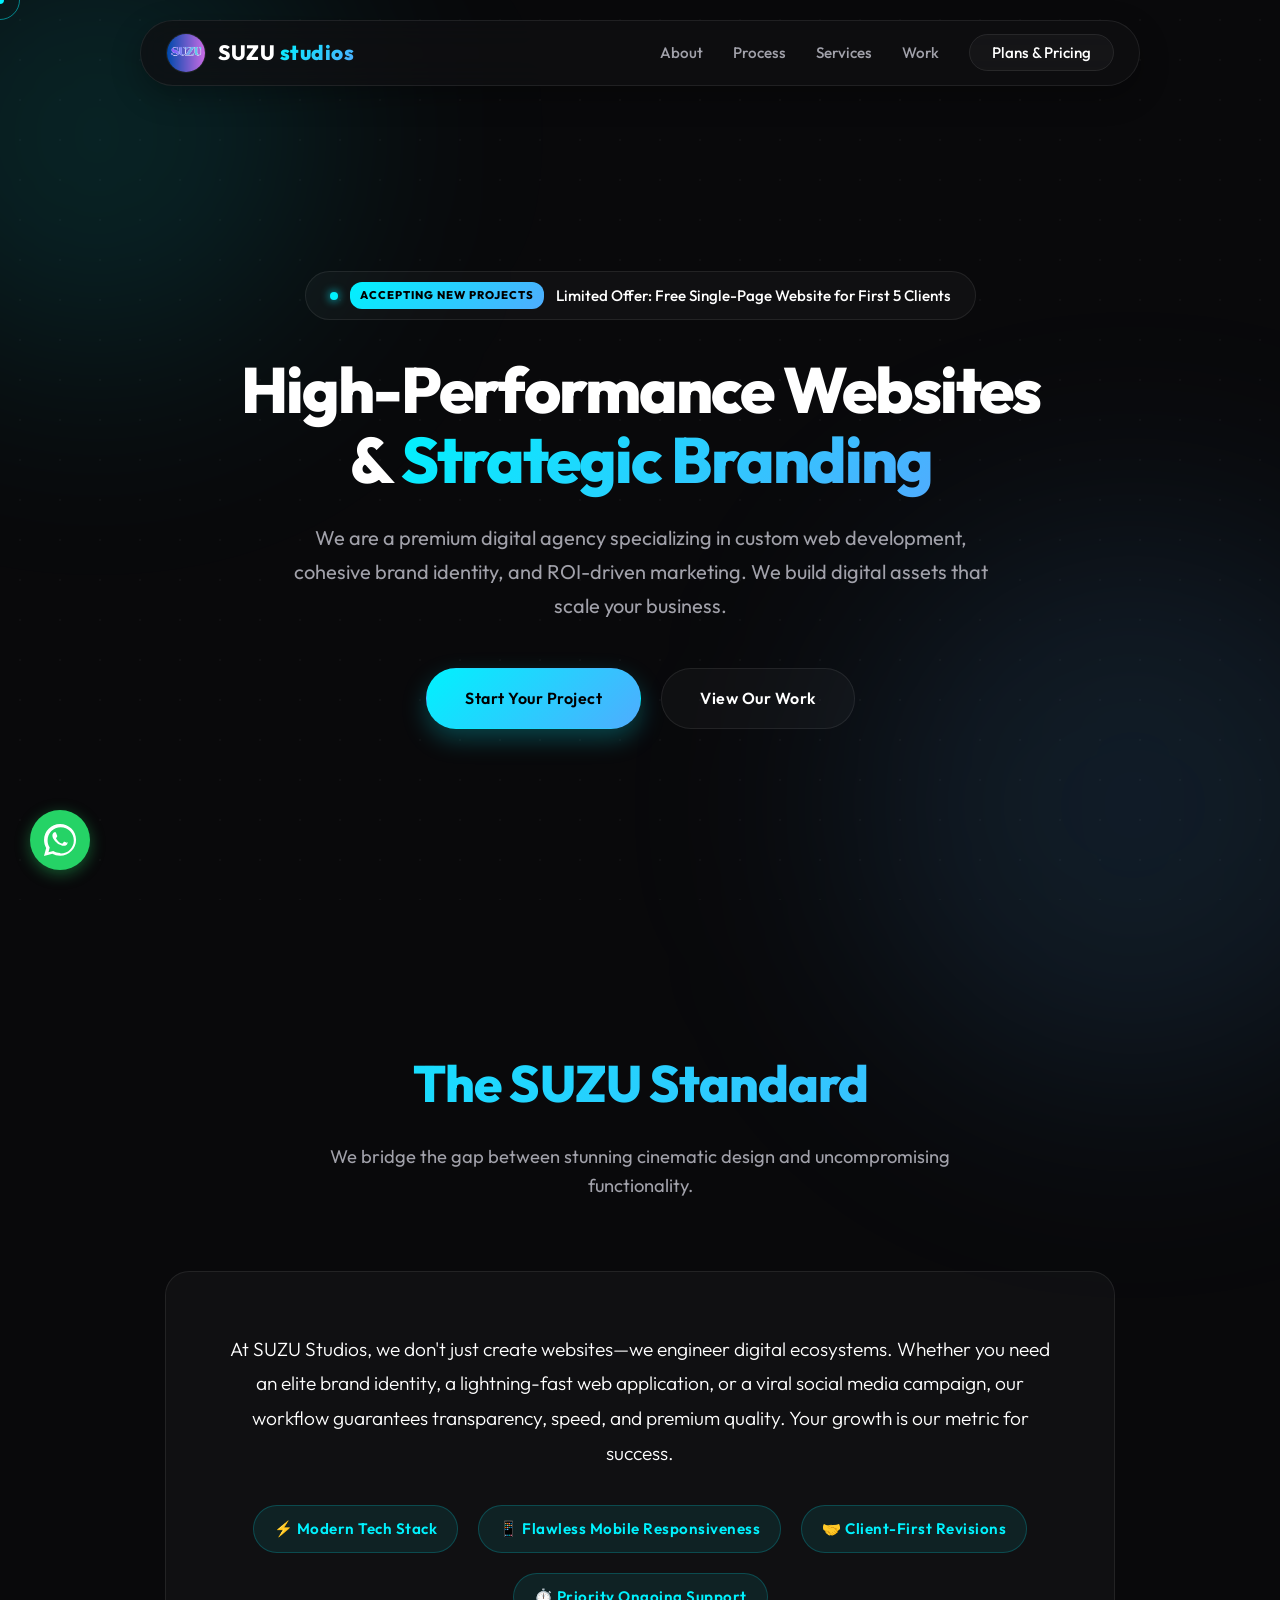
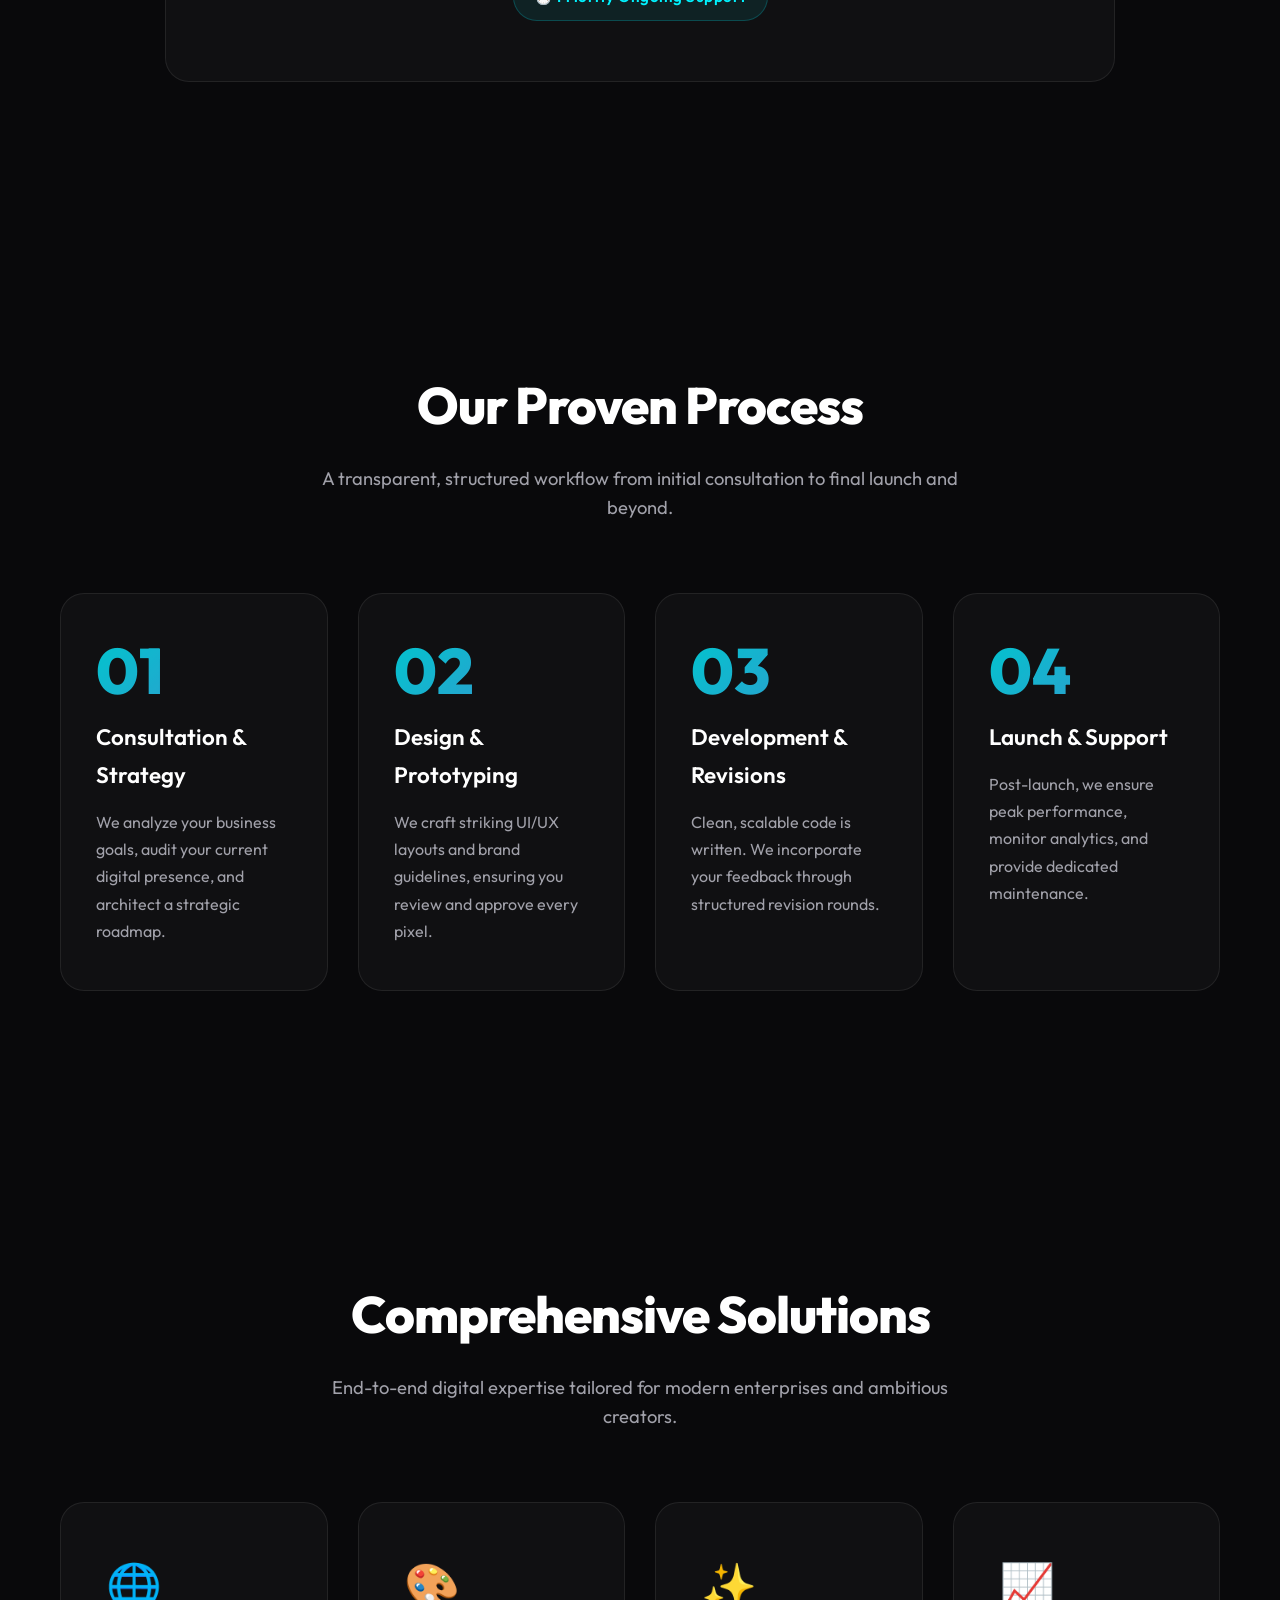
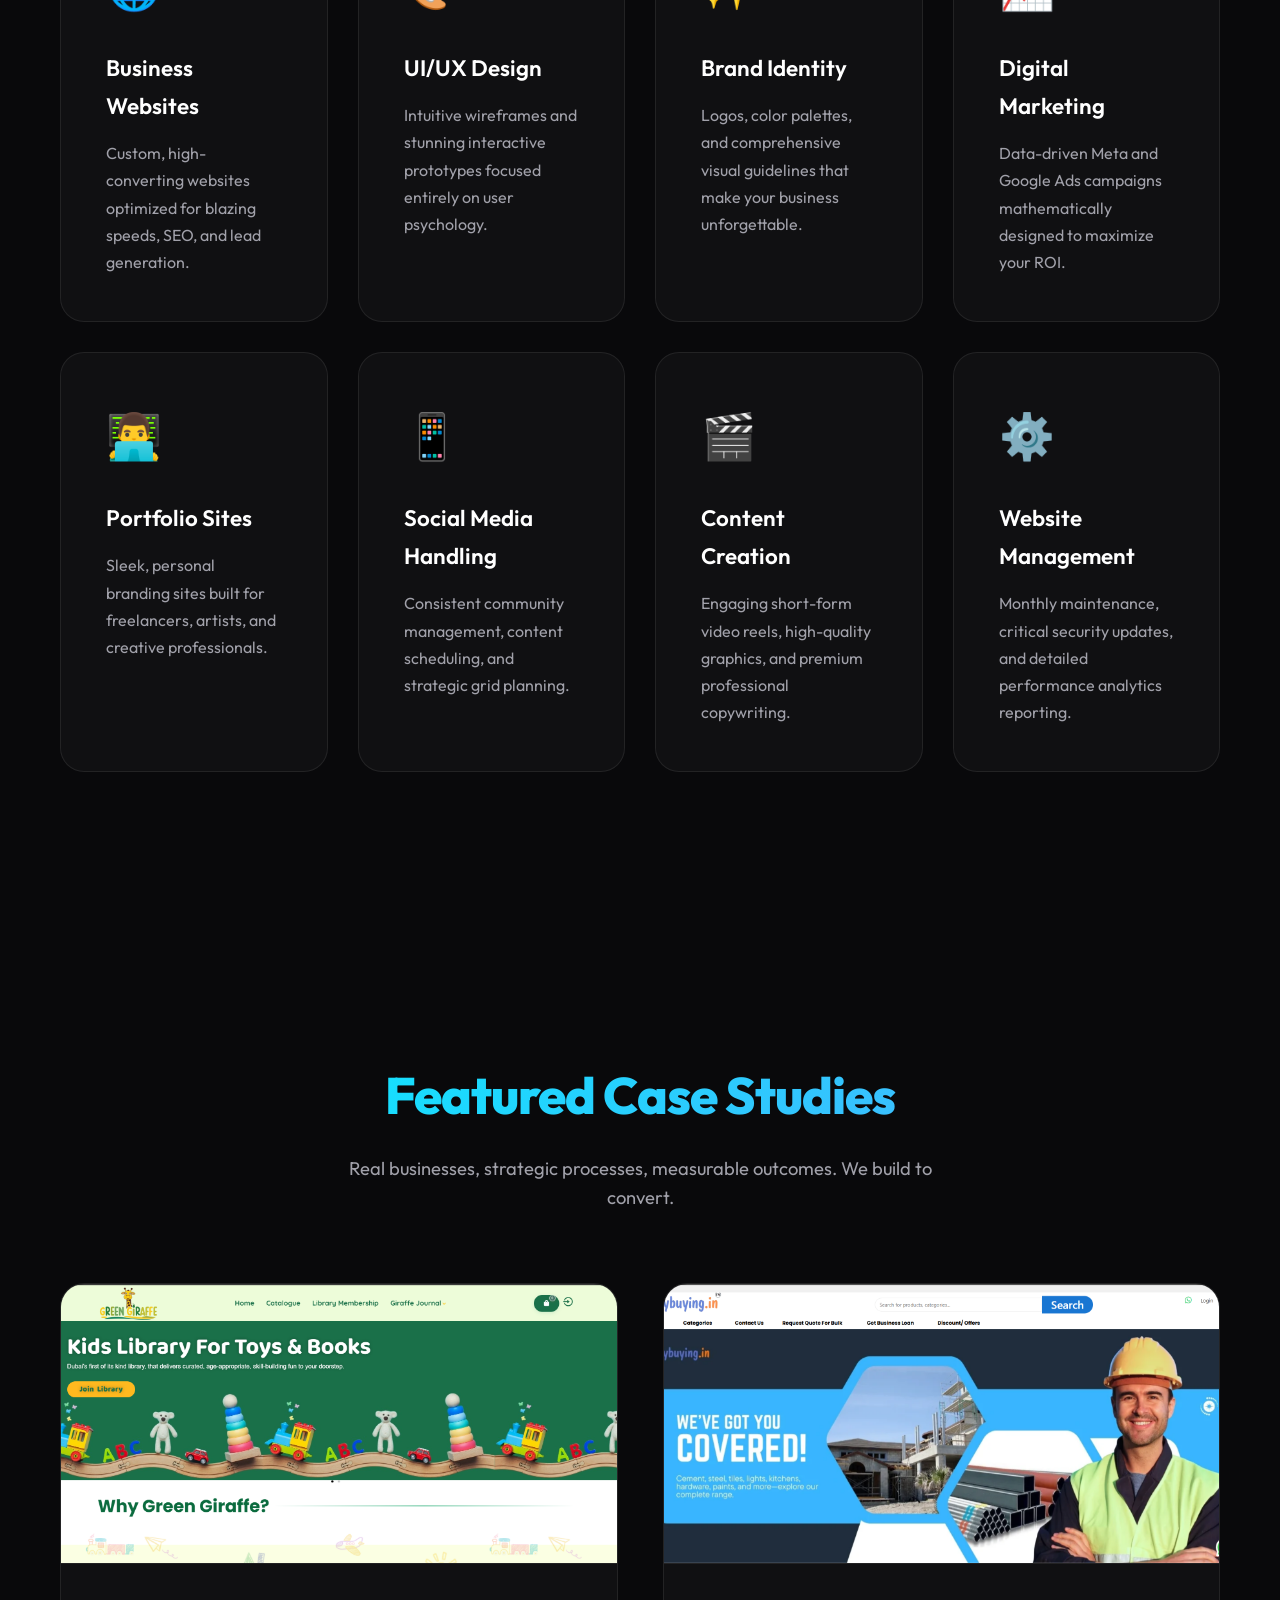
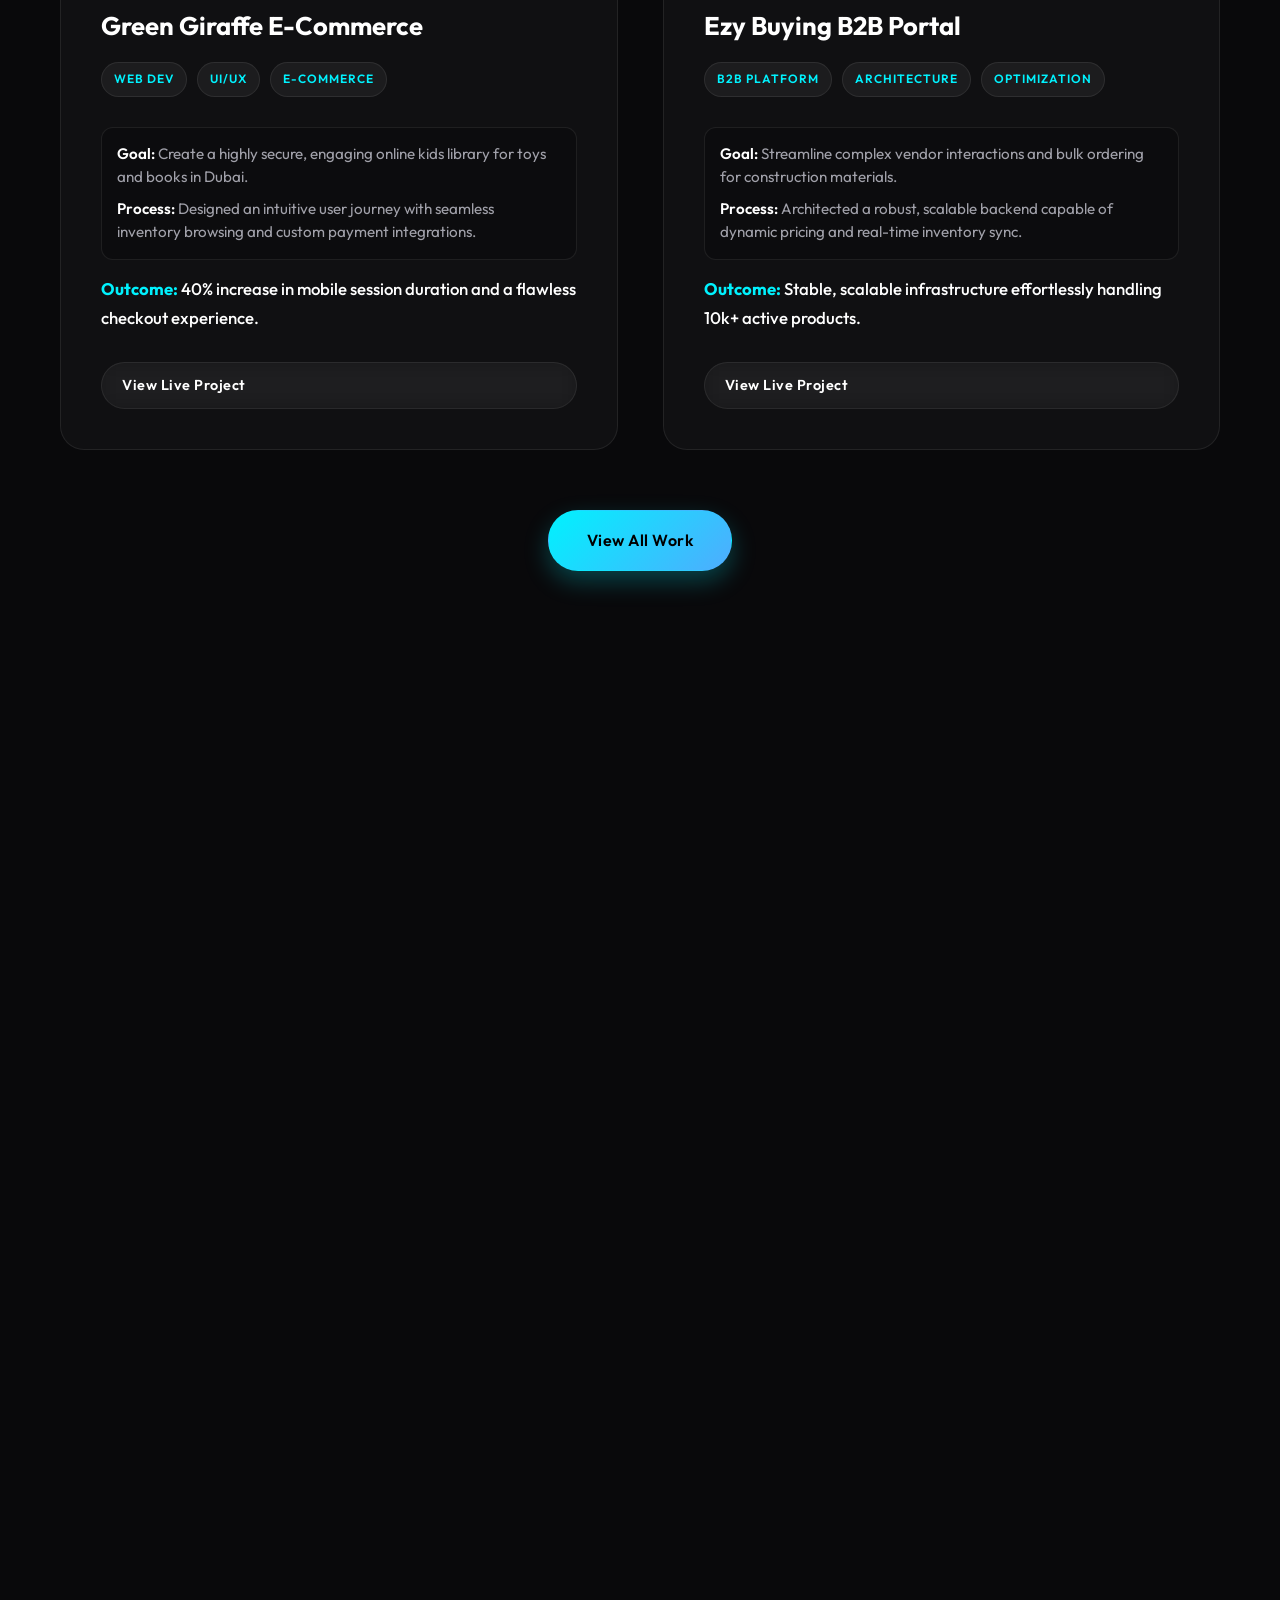
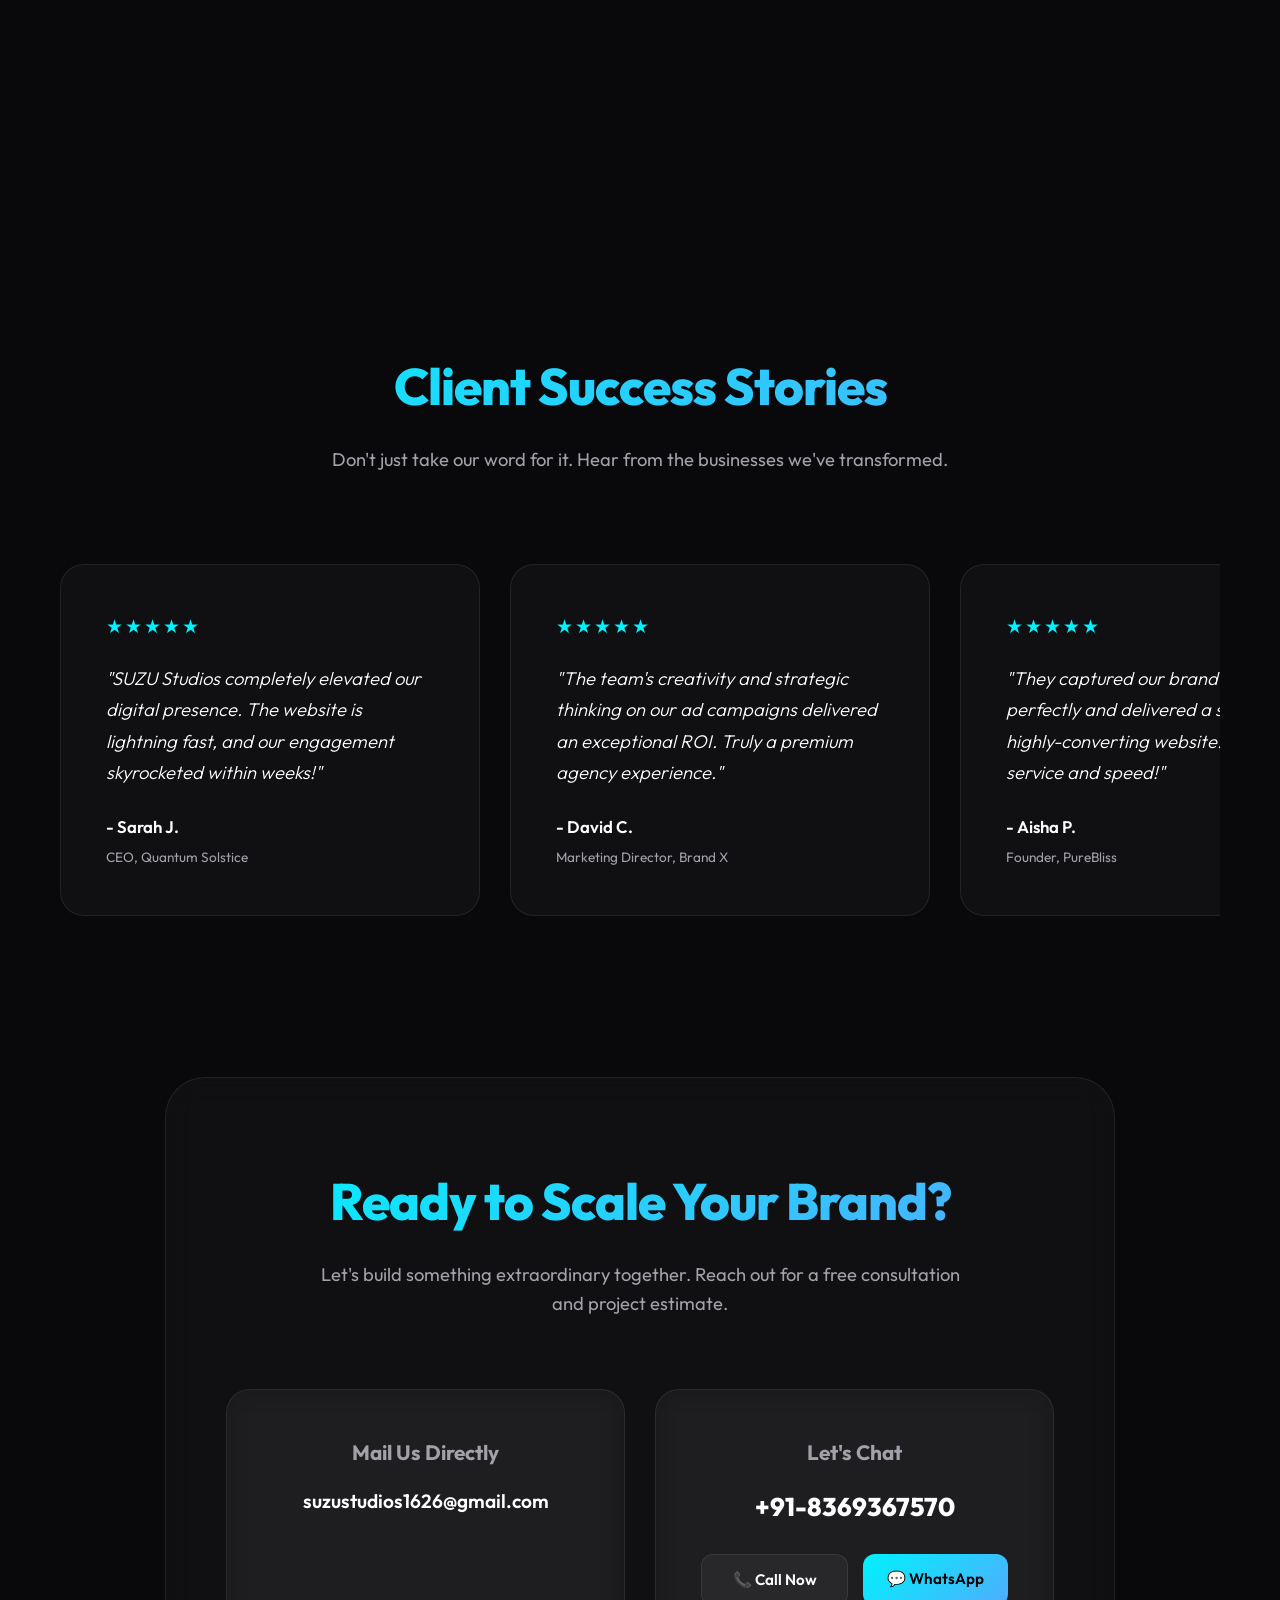
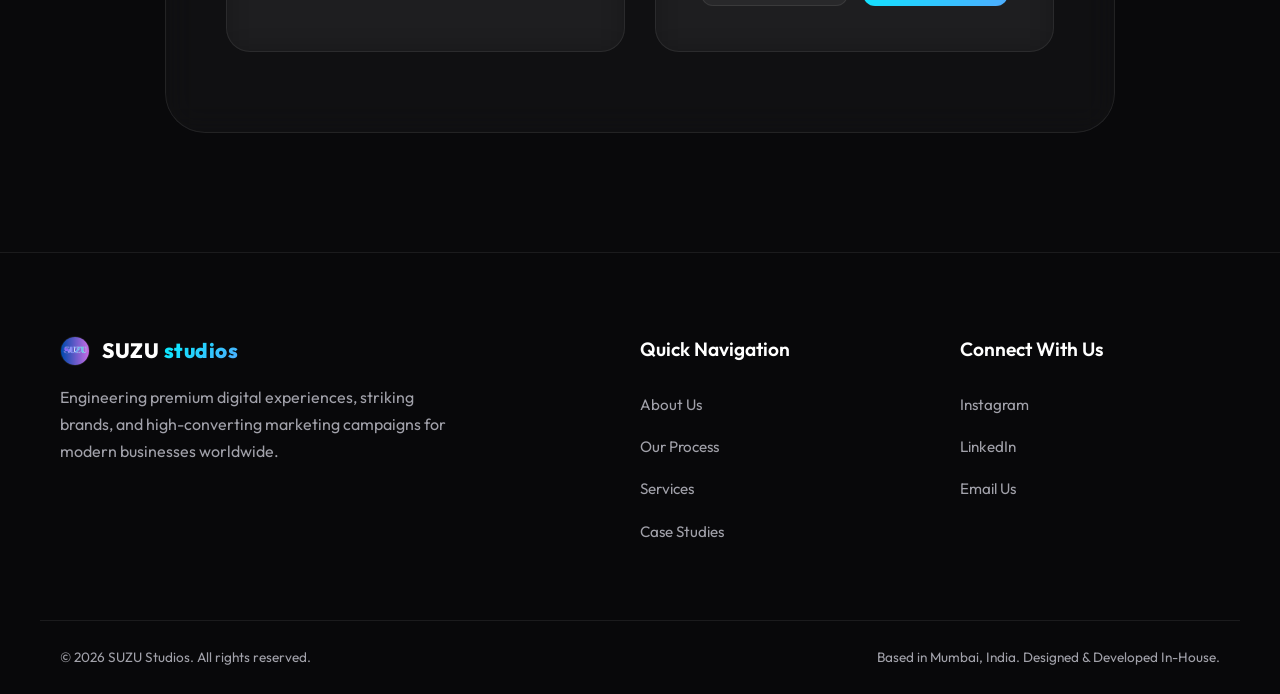
==== commit b01b6b85: "updated site" ====
--- a/index.html
+++ b/index.html
@@ -21,22 +21,22 @@
     <meta charset="UTF-8">
     <meta name="viewport" content="width=device-width, initial-scale=1.0">
     
-    <!-- 🚀 PREMIUM SEO & METADATA -->
-    <title>SUZU Studios | Premium Digital Agency & Web Development</title>
-    <meta name="description" content="SUZU Studios engineers high-performance websites, striking brand identities, and data-driven digital marketing campaigns for modern businesses.">
-    <meta name="keywords" content="Website Development, Branding, Digital Marketing, Social Media Management, UI/UX Design, Bangalore Web Agency, Digital Solutions">
+    <!-- 🚀 ELITE SEO & METADATA -->
+    <title>SUZU Studios | Premium Web Design & Digital Marketing Agency</title>
+    <meta name="description" content="SUZU Studios engineers high-performance websites, striking brand identities, and ROI-driven digital marketing campaigns for ambitious businesses and modern creators.">
+    <meta name="keywords" content="Website Development, Custom Web Design, Branding Agency, Digital Marketing, Social Media Management, UI/UX Design, Bangalore Digital Solutions">
     <meta name="author" content="SUZU Studios">
     
     <!-- Open Graph / Social Sharing (WhatsApp, LinkedIn, Instagram) -->
     <meta property="og:type" content="website">
     <meta property="og:url" content="https://suzustudios.com/">
-    <meta property="og:title" content="SUZU Studios | Digital Excellence">
-    <meta property="og:description" content="Elevate your brand with our premium digital solutions. From custom websites to striking brand identities.">
+    <meta property="og:title" content="SUZU Studios | Premium Digital Excellence">
+    <meta property="og:description" content="Transform your business with high-converting websites and strategic digital marketing.">
     <meta property="og:image" content="og-preview.jpg"> <!-- Add a 1200x630px image named og-preview.jpg -->
     
     <link rel="icon" href="SUZU.png" type="image/png">
 
-    <!-- Typography -->
+    <!-- Premium Typography -->
     <link rel="preconnect" href="https://fonts.googleapis.com">
     <link rel="preconnect" href="https://fonts.gstatic.com" crossorigin>
     <link href="https://fonts.googleapis.com/css2?family=Outfit:wght@300;400;500;600;800&display=swap" rel="stylesheet">
@@ -49,11 +49,11 @@
     <div class="blob blob-1"></div>
     <div class="blob blob-2"></div>
 
-    <!-- Custom Cursor -->
+    <!-- Custom Interactive Cursor -->
     <div class="cursor"></div>
     <div class="cursor-follower"></div>
 
-    <!-- Loader -->
+    <!-- Premium Loading Sequence -->
     <div id="loader">
         <div class="loader-content">
             <div class="spinner"></div>
@@ -83,16 +83,16 @@
         <div class="hero-content reveal">
             <div class="promo-pill glass">
                 <span class="pulse-dot"></span>
-                <span class="badge">NOW ACCEPTING CLIENTS</span>
-                <p>Limited Time: Free Single-Page Website for First 5 Clients</p>
-            </div>
-            
-            <h1 class="hero-title">Engineering Digital <br> <span class="text-gradient">Excellence</span></h1>
-            <p class="hero-subtitle">We don't just build websites; we build scalable digital ecosystems. From high-performance web development and striking brand design to ROI-focused digital marketing.</p>
+                <span class="badge">ACCEPTING NEW PROJECTS</span>
+                <p>Limited Offer: Free Single-Page Website for First 5 Clients</p>
+            </div>
+            
+            <h1 class="hero-title">High-Performance Websites <br>& <span class="text-gradient">Strategic Branding</span></h1>
+            <p class="hero-subtitle">We are a premium digital agency specializing in custom web development, cohesive brand identity, and ROI-driven marketing. We build digital assets that scale your business.</p>
             
             <div class="hero-buttons">
-                <a href="#contact" class="cta-button primary">Book a Consultation</a>
-                <a href="#portfolio" class="cta-button secondary">View Our Portfolio</a>
+                <a href="#contact" class="cta-button primary">Start Your Project</a>
+                <a href="#portfolio" class="cta-button secondary">View Our Work</a>
             </div>
         </div>
     </section>
@@ -101,45 +101,45 @@
     <section id="about" class="reveal section-padding">
         <div class="section-header">
             <h2 class="section-title text-gradient">The SUZU Standard</h2>
-            <p class="section-desc">Helping ambitious brands build a premium, high-converting digital presence.</p>
+            <p class="section-desc">We bridge the gap between stunning cinematic design and uncompromising functionality.</p>
         </div>
         <div class="glass about-box">
-            <p class="about-text">At SUZU Studios, we bridge the gap between stunning cinematic design and high-performance technology. Whether you need a cohesive brand identity, a lightning-fast web application, or a viral social media strategy, our workflow is designed for transparency, speed, and uncompromising quality. We measure our success by your growth.</p>
+            <p class="about-text">At SUZU Studios, we don't just create websites—we engineer digital ecosystems. Whether you need an elite brand identity, a lightning-fast web application, or a viral social media campaign, our workflow guarantees transparency, speed, and premium quality. Your growth is our metric for success.</p>
             <div class="trust-badges">
-                <div class="badge-item">⚡ Next-Gen Tech Stack</div>
-                <div class="badge-item">📱 100% Responsive Design</div>
-                <div class="badge-item">⏱️ 24hr Response Time</div>
-                <div class="badge-item">🤝 Dedicated Support</div>
-            </div>
-        </div>
-    </section>
-
-    <!-- NEW: Professional Workflow / Process Section -->
+                <div class="badge-item">⚡ Modern Tech Stack</div>
+                <div class="badge-item">📱 Flawless Mobile Responsiveness</div>
+                <div class="badge-item">🤝 Client-First Revisions</div>
+                <div class="badge-item">⏱️ Priority Ongoing Support</div>
+            </div>
+        </div>
+    </section>
+
+    <!-- Professional Workflow / Process Section -->
     <section id="process" class="reveal section-padding">
         <div class="section-header">
-            <h2 class="section-title">Our Proven Methodology</h2>
-            <p class="section-desc">A streamlined, transparent process from concept to launch.</p>
+            <h2 class="section-title">Our Proven Process</h2>
+            <p class="section-desc">A transparent, structured workflow from initial consultation to final launch and beyond.</p>
         </div>
         <div class="process-grid">
-            <div class="process-card glass">
+            <div class="process-card glass hover-lift">
                 <div class="step-number text-gradient">01</div>
-                <h3>Discovery & Strategy</h3>
-                <p>We analyze your target market, set KPIs, and architect a digital strategy tailored to your business goals.</p>
-            </div>
-            <div class="process-card glass">
+                <h3>Consultation & Strategy</h3>
+                <p>We analyze your business goals, audit your current digital presence, and architect a strategic roadmap.</p>
+            </div>
+            <div class="process-card glass hover-lift">
                 <div class="step-number text-gradient">02</div>
                 <h3>Design & Prototyping</h3>
-                <p>Crafting striking UI/UX wireframes and brand assets that align perfectly with your cinematic identity.</p>
-            </div>
-            <div class="process-card glass">
+                <p>We craft striking UI/UX layouts and brand guidelines, ensuring you review and approve every pixel.</p>
+            </div>
+            <div class="process-card glass hover-lift">
                 <div class="step-number text-gradient">03</div>
-                <h3>Development & Testing</h3>
-                <p>Writing clean, scalable code. Every pixel is perfected, and performance is optimized across all devices.</p>
-            </div>
-            <div class="process-card glass">
+                <h3>Development & Revisions</h3>
+                <p>Clean, scalable code is written. We incorporate your feedback through structured revision rounds.</p>
+            </div>
+            <div class="process-card glass hover-lift">
                 <div class="step-number text-gradient">04</div>
-                <h3>Launch & Scale</h3>
-                <p>Going live is just the beginning. We manage your site, run targeted ads, and scale your audience.</p>
+                <h3>Launch & Support</h3>
+                <p>Post-launch, we ensure peak performance, monitor analytics, and provide dedicated maintenance.</p>
             </div>
         </div>
     </section>
@@ -148,49 +148,49 @@
     <section id="services" class="reveal section-padding">
         <div class="section-header">
             <h2 class="section-title">Comprehensive Solutions</h2>
-            <p class="section-desc">End-to-end digital expertise tailored for modern enterprises and creators.</p>
+            <p class="section-desc">End-to-end digital expertise tailored for modern enterprises and ambitious creators.</p>
         </div>
         
         <div class="bento-grid expanded-grid">
-            <div class="bento-card glass hover-reveal">
+            <div class="bento-card glass hover-lift">
                 <div class="card-icon">🌐</div>
                 <h3>Business Websites</h3>
-                <p class="reveal-text">Custom, high-converting websites optimized for speed, SEO, and lead generation.</p>
-            </div>
-            <div class="bento-card glass hover-reveal">
+                <p class="reveal-text">Custom, high-converting websites optimized for blazing speeds, SEO, and lead generation.</p>
+            </div>
+            <div class="bento-card glass hover-lift">
                 <div class="card-icon">🎨</div>
                 <h3>UI/UX Design</h3>
-                <p class="reveal-text">Intuitive wireframes and stunning Figma prototypes focused on user psychology.</p>
-            </div>
-            <div class="bento-card glass hover-reveal">
+                <p class="reveal-text">Intuitive wireframes and stunning interactive prototypes focused entirely on user psychology.</p>
+            </div>
+            <div class="bento-card glass hover-lift">
                 <div class="card-icon">✨</div>
                 <h3>Brand Identity</h3>
-                <p class="reveal-text">Logos, color palettes, and visual guidelines that make your business unforgettable.</p>
-            </div>
-            <div class="bento-card glass hover-reveal">
+                <p class="reveal-text">Logos, color palettes, and comprehensive visual guidelines that make your business unforgettable.</p>
+            </div>
+            <div class="bento-card glass hover-lift">
                 <div class="card-icon">📈</div>
-                <h3>Ad Management</h3>
-                <p class="reveal-text">Data-driven Meta and Google Ads campaigns designed to maximize your ROI.</p>
-            </div>
-            <div class="bento-card glass hover-reveal">
+                <h3>Digital Marketing</h3>
+                <p class="reveal-text">Data-driven Meta and Google Ads campaigns mathematically designed to maximize your ROI.</p>
+            </div>
+            <div class="bento-card glass hover-lift">
                 <div class="card-icon">👨‍💻</div>
                 <h3>Portfolio Sites</h3>
-                <p class="reveal-text">Sleek, personal branding sites for freelancers, artists, and creative professionals.</p>
-            </div>
-            <div class="bento-card glass hover-reveal">
+                <p class="reveal-text">Sleek, personal branding sites built for freelancers, artists, and creative professionals.</p>
+            </div>
+            <div class="bento-card glass hover-lift">
                 <div class="card-icon">📱</div>
                 <h3>Social Media Handling</h3>
-                <p class="reveal-text">Community management, scheduling, and strategic grid planning.</p>
-            </div>
-            <div class="bento-card glass hover-reveal">
+                <p class="reveal-text">Consistent community management, content scheduling, and strategic grid planning.</p>
+            </div>
+            <div class="bento-card glass hover-lift">
                 <div class="card-icon">🎬</div>
                 <h3>Content Creation</h3>
-                <p class="reveal-text">Engaging short-form video reels, high-quality posts, and premium copywriting.</p>
-            </div>
-            <div class="bento-card glass hover-reveal">
+                <p class="reveal-text">Engaging short-form video reels, high-quality graphics, and premium professional copywriting.</p>
+            </div>
+            <div class="bento-card glass hover-lift">
                 <div class="card-icon">⚙️</div>
                 <h3>Website Management</h3>
-                <p class="reveal-text">Monthly maintenance, security updates, and performance analytics reporting.</p>
+                <p class="reveal-text">Monthly maintenance, critical security updates, and detailed performance analytics reporting.</p>
             </div>
         </div>
     </section>
@@ -199,66 +199,71 @@
     <section id="portfolio" class="reveal section-padding">
         <div class="section-header">
             <h2 class="section-title text-gradient">Featured Case Studies</h2>
-            <p class="section-desc">Real projects, real data, real results. We build to convert.</p>
+            <p class="section-desc">Real businesses, strategic processes, measurable outcomes. We build to convert.</p>
         </div>
         <div class="portfolio-grid deep-dive-grid">
             
-            <div class="portfolio-card glass">
-                <img src="greengiraffe.png" alt="Green Giraffe E-Commerce Case Study" class="project-img deep-project-img">
+            <div class="portfolio-card glass hover-lift">
+                <!-- Added loading="lazy" for performance -->
+                <img src="greengiraffe.png" alt="Green Giraffe E-Commerce Case Study" class="project-img deep-project-img" loading="lazy">
                 <div class="project-info">
                     <h4>Green Giraffe E-Commerce</h4>
-                    <p class="case-study-text"><strong>Challenge:</strong> Create an engaging, secure online kids library for toys and books in Dubai.</p>
-                    <p class="case-study-text"><strong>Solution:</strong> Custom-coded infrastructure with seamless inventory browsing and payment gateways.</p>
                     <div class="tech-stack">
-                        <span class="tech-tag">Custom Dev</span> <span class="tech-tag">UI/UX</span> <span class="tech-tag">Payment Integration</span>
+                        <span class="tech-tag">Web Dev</span> <span class="tech-tag">UI/UX</span> <span class="tech-tag">E-Commerce</span>
                     </div>
-                    <p class="project-outcome"><strong>Impact:</strong> 40% increase in mobile session duration and seamless checkouts.</p>
-                    <a href="https://greengiraffe.ae/" target="_blank" class="project-link">View Live Site ➔</a>
-                </div>
-            </div>
-            
-            <div class="portfolio-card glass">
-                <img src="ezy.png" alt="Ezy Buying B2B Portal Case Study" class="project-img deep-project-img">
+                    <div class="case-study-details">
+                        <p><strong>Goal:</strong> Create a highly secure, engaging online kids library for toys and books in Dubai.</p>
+                        <p><strong>Process:</strong> Designed an intuitive user journey with seamless inventory browsing and custom payment integrations.</p>
+                    </div>
+                    <p class="project-outcome"><strong>Outcome:</strong> 40% increase in mobile session duration and a flawless checkout experience.</p>
+                    <a href="https://greengiraffe.ae/" target="_blank" class="cta-button secondary" style="padding: 10px 20px; font-size: 0.9rem; margin-top: auto;">View Live Project</a>
+                </div>
+            </div>
+            
+            <div class="portfolio-card glass hover-lift">
+                <img src="ezy.png" alt="Ezy Buying B2B Portal Case Study" class="project-img deep-project-img" loading="lazy">
                 <div class="project-info">
                     <h4>Ezy Buying B2B Portal</h4>
-                    <p class="case-study-text"><strong>Challenge:</strong> Streamline vendor interactions and bulk ordering for construction materials.</p>
-                    <p class="case-study-text"><strong>Solution:</strong> A comprehensive, scalable B2B platform with dynamic pricing and bulk-order architecture.</p>
                     <div class="tech-stack">
-                        <span class="tech-tag">B2B Platform</span> <span class="tech-tag">Database Architecture</span>
+                        <span class="tech-tag">B2B Platform</span> <span class="tech-tag">Architecture</span> <span class="tech-tag">Optimization</span>
                     </div>
-                    <p class="project-outcome"><strong>Impact:</strong> Scalable infrastructure effortlessly handling 10k+ active products.</p>
-                    <a href="https://ezybuying.in/" target="_blank" class="project-link">View Live Site ➔</a>
+                    <div class="case-study-details">
+                        <p><strong>Goal:</strong> Streamline complex vendor interactions and bulk ordering for construction materials.</p>
+                        <p><strong>Process:</strong> Architected a robust, scalable backend capable of dynamic pricing and real-time inventory sync.</p>
+                    </div>
+                    <p class="project-outcome"><strong>Outcome:</strong> Stable, scalable infrastructure effortlessly handling 10k+ active products.</p>
+                    <a href="https://ezybuying.in/" target="_blank" class="cta-button secondary" style="padding: 10px 20px; font-size: 0.9rem; margin-top: auto;">View Live Project</a>
                 </div>
             </div>
 
         </div>
         <div class="center-cta">
-            <a href="portfolio.html" class="cta-button secondary">View Full Portfolio</a>
+            <a href="portfolio.html" class="cta-button primary">View All Work</a>
         </div>
     </section>
 
     <!-- Pricing Section -->
     <section id="pricing" class="reveal section-padding">
         <div class="section-header">
-            <h2 class="section-title">Transparent Pricing</h2>
-            <p class="section-desc">Premium digital services structured for businesses ready to scale.</p>
+            <h2 class="section-title">Transparent Plans</h2>
+            <p class="section-desc">Premium digital services structured for startups and businesses ready to scale.</p>
         </div>
         <div class="pricing-card-container">
             
-            <div class="pricing-card glass">
-                <h3 class="plan-name">Starter Plan</h3>
+            <div class="pricing-card glass hover-lift">
+                <h3 class="plan-name">Starter Package</h3>
                 <p class="price text-gradient">Custom</p>
                 <p class="plan-subtitle">Single-Page & Basic Branding</p>
                 <ul>
                     <li>Modern Single-Page Website</li>
                     <li>Basic Branding Guidelines</li>
                     <li>Mobile Responsive Design</li>
-                    <li>Basic SEO Setup</li>
-                </ul>
-                <a href="#contact" class="cta-button secondary">Inquire Now</a>
-            </div>
-            
-            <div class="pricing-card glass featured-card">
+                    <li>Fundamental SEO Setup</li>
+                </ul>
+                <a href="#contact" class="cta-button secondary">Get a Website</a>
+            </div>
+            
+            <div class="pricing-card glass featured-card hover-lift">
                 <span class="pulse-dot featured-badge">PRO AGENCY</span>
                 <h3 class="plan-name">Professional</h3>
                 <p class="price text-gradient">Custom</p>
@@ -266,13 +271,13 @@
                 <ul>
                     <li>In-Depth Multi-Page Architecture</li>
                     <li>Complete Brand Identity Kit</li>
-                    <li>Advanced UI/UX & Animations</li>
-                    <li>Premium Performance Speed</li>
+                    <li>Advanced UI/UX & Custom Animations</li>
+                    <li>Premium Speed & Performance</li>
                 </ul>
                 <a href="#contact" class="cta-button primary">Start Your Project</a>
             </div>
             
-            <div class="pricing-card glass">
+            <div class="pricing-card glass hover-lift">
                 <h3 class="plan-name">Monthly Management</h3>
                 <p class="price text-gradient">Plan Wise</p>
                 <p class="plan-subtitle">Retainer Services</p>
@@ -282,7 +287,7 @@
                     <li>Social Media & Ad Management</li>
                     <li>Dedicated Priority Support</li>
                 </ul>
-                <a href="#contact" class="cta-button secondary">Subscribe</a>
+                <a href="#contact" class="cta-button secondary">Work With Us</a>
             </div>
         </div>
     </section>
@@ -291,20 +296,21 @@
     <section id="testimonials" class="reveal section-padding">
         <div class="section-header">
             <h2 class="section-title text-gradient">Client Success Stories</h2>
+            <p class="section-desc">Don't just take our word for it. Hear from the businesses we've transformed.</p>
         </div>
         <div class="testimonial-slider">
             <div class="testimonial-track">
-                <div class="testimonial-card glass">
+                <div class="testimonial-card glass hover-lift">
                     <div class="stars">★★★★★</div>
                     <p class="client-quote">"SUZU Studios completely elevated our digital presence. The website is lightning fast, and our engagement skyrocketed within weeks!"</p>
                     <p class="client-name">- Sarah J. <br><span class="client-title">CEO, Quantum Solstice</span></p>
                 </div>
-                <div class="testimonial-card glass">
+                <div class="testimonial-card glass hover-lift">
                     <div class="stars">★★★★★</div>
                     <p class="client-quote">"The team's creativity and strategic thinking on our ad campaigns delivered an exceptional ROI. Truly a premium agency experience."</p>
                     <p class="client-name">- David C. <br><span class="client-title">Marketing Director, Brand X</span></p>
                 </div>
-                <div class="testimonial-card glass">
+                <div class="testimonial-card glass hover-lift">
                     <div class="stars">★★★★★</div>
                     <p class="client-quote">"They captured our brand identity perfectly and delivered a stunning, highly-converting website. Exceptional service and speed!"</p>
                     <p class="client-name">- Aisha P. <br><span class="client-title">Founder, PureBliss</span></p>
@@ -317,14 +323,14 @@
     <section id="contact" class="reveal contact-section glass section-padding">
         <div class="section-header">
             <h2 class="section-title text-gradient">Ready to Scale Your Brand?</h2>
-            <p class="section-desc">Let's build something extraordinary together. Reach out for a free consultation.</p>
+            <p class="section-desc">Let's build something extraordinary together. Reach out for a free consultation and project estimate.</p>
         </div>
         <div class="contact-details grid-container">
-            <div class="contact-card glass">
+            <div class="contact-card glass hover-lift">
                 <h4>Mail Us Directly</h4>
                 <a href="mailto:suzustudios1626@gmail.com" class="contact-link">suzustudios1626@gmail.com</a>
             </div>
-            <div class="contact-card glass">
+            <div class="contact-card glass hover-lift">
                 <h4>Let's Chat</h4>
                 <p class="contact-number">+91-8369367570</p>
                 <div class="button-group" style="justify-content: center;">
@@ -335,7 +341,7 @@
         </div>
     </section>
 
-    <!-- NEW: Premium Agency Footer -->
+    <!-- Premium Agency Footer -->
     <footer class="agency-footer">
         <div class="footer-container">
             <div class="footer-brand">
@@ -343,34 +349,34 @@
                     <img src="SUZU.png" alt="SUZU Studios Logo" class="brand-logo" style="height: 30px !important; width: 30px !important;">
                     <span class="brand-name">SUZU <span class="text-gradient">studios</span></span>
                 </div>
-                <p>Engineering premium digital experiences, striking brands, and high-converting marketing campaigns for modern businesses.</p>
+                <p>Engineering premium digital experiences, striking brands, and high-converting marketing campaigns for modern businesses worldwide.</p>
             </div>
             <div class="footer-links">
-                <h4>Quick Links</h4>
+                <h4>Quick Navigation</h4>
                 <ul>
                     <li><a href="#about">About Us</a></li>
+                    <li><a href="#process">Our Process</a></li>
                     <li><a href="#services">Services</a></li>
-                    <li><a href="portfolio.html">Portfolio</a></li>
-                    <li><a href="pricing.html">Pricing</a></li>
+                    <li><a href="portfolio.html">Case Studies</a></li>
                 </ul>
             </div>
             <div class="footer-socials">
-                <h4>Connect</h4>
+                <h4>Connect With Us</h4>
                 <ul>
                     <li><a href="#" target="_blank">Instagram</a></li>
                     <li><a href="#" target="_blank">LinkedIn</a></li>
-                    <li><a href="#" target="_blank">Twitter / X</a></li>
+                    <li><a href="mailto:suzustudios1626@gmail.com">Email Us</a></li>
                 </ul>
             </div>
         </div>
         <div class="footer-bottom">
             <p>&copy; 2026 SUZU Studios. All rights reserved.</p>
-            <p>Based in Bengaluru, India.</p>
+            <p>Based in Mumbai, India. Designed & Developed In-House.</p>
         </div>
     </footer>
 
-    <!-- Floating WhatsApp Button -->
-    <a href="https://wa.me/918369367570" target="_blank" class="floating-whatsapp" aria-label="Chat on WhatsApp">
+    <!-- Floating WhatsApp Button (Bulletproof Version) -->
+    <a href="https://wa.me/918369367570" target="_blank" style="position: fixed; bottom: 30px; left: 30px; width: 60px; height: 60px; background-color: #25D366; border-radius: 50%; display: flex; justify-content: center; align-items: center; box-shadow: 0 4px 15px rgba(37, 211, 102, 0.4); z-index: 10000; text-decoration: none; transition: transform 0.3s cubic-bezier(0.165, 0.84, 0.44, 1);" aria-label="Chat with SUZU Studios on WhatsApp">
         <svg viewBox="0 0 32 32" style="width: 38px; height: 38px; fill: #ffffff; display: block;">
             <path d="M16.05 2.5C8.6 2.5 2.55 8.55 2.55 16c0 2.4.65 4.7 1.8 6.65L2.5 29.5l7.05-1.85c1.9 1.05 4.05 1.6 6.5 1.6 7.45 0 13.5-6.05 13.5-13.5S23.5 2.5 16.05 2.5zm0 24.35c-1.9 0-3.75-.5-5.35-1.4l-.4-.25-4 1.05 1.05-3.9-.25-.4c-1-1.65-1.55-3.6-1.55-5.55 0-6.1 4.95-11.05 11.05-11.05s11.05 4.95 11.05 11.05-4.95 11.05-11.05 11.05zm6.05-8.25c-.35-.15-1.95-.95-2.25-1.05-.3-.1-.5-.15-.7.15-.2.35-.85 1.05-1.05 1.25-.2.2-.4.25-.75.1-2.15-1-3.6-2.55-4.65-4.4-.15-.3.05-.4.2-.6.15-.15.35-.4.5-.6.15-.2.2-.35.3-.55.1-.2.05-.4-.05-.55-.1-.15-.7-1.7-.95-2.35-.25-.6-.5-.5-.7-.5h-.6c-.2 0-.5.05-.75.35-.3.3-1.05 1.05-1.05 2.55s1.1 2.95 1.25 3.15c.15.2 2.15 3.3 5.2 4.55.75.3 1.35.5 1.8.65.75.25 1.45.2 2 .15.6-.05 1.95-.8 2.25-1.55.3-.75.3-1.4.2-1.55-.15-.15-.35-.2-.7-.35z"/>
         </svg>
--- a/style.css
+++ b/style.css
@@ -10,6 +10,7 @@
     --cyan: #00f2fe;
     --blue: #4facfe;
     --gradient: linear-gradient(135deg, var(--cyan) 0%, var(--blue) 100%);
+    --easing-premium: cubic-bezier(0.165, 0.84, 0.44, 1);
 }
 
 * {
@@ -23,15 +24,17 @@
     color: var(--text-main);
     overflow-x: hidden;
     position: relative;
-    line-height: 1.6;
-}
-
-/* ========================================= */
-/* BACKGROUND & EFFECTS                      */
+    line-height: 1.7; /* Increased for premium readability */
+}
+
+img, video { max-width: 100%; height: auto; } /* Mobile overflow prevention */
+
+/* ========================================= */
+/* BACKGROUND & EFFECTS (HARDWARE ACCEL)     */
 /* ========================================= */
 .bg-grid {
     position: fixed; top: 0; left: 0; width: 100vw; height: 100vh;
-    background-image: radial-gradient(rgba(255,255,255,0.08) 1px, transparent 1px);
+    background-image: radial-gradient(rgba(255,255,255,0.06) 1px, transparent 1px);
     background-size: 40px 40px;
     z-index: -2; opacity: 0.5;
 }
@@ -39,6 +42,7 @@
 .blob {
     position: fixed; border-radius: 50%; filter: blur(120px); z-index: -1;
     animation: float 12s infinite ease-in-out alternate;
+    will-change: transform; /* Hardware acceleration */
 }
 .blob-1 { width: 450px; height: 450px; background: rgba(0, 242, 254, 0.12); top: -10%; left: -10%; }
 .blob-2 { width: 550px; height: 550px; background: rgba(79, 172, 254, 0.12); bottom: -20%; right: -10%; animation-delay: -6s; }
@@ -52,9 +56,9 @@
 /* CURSOR & LOADER                           */
 /* ========================================= */
 .cursor { width: 8px; height: 8px; background: var(--cyan); border-radius: 50%; position: fixed; pointer-events: none; z-index: 9999; transform: translate(-50%, -50%); }
-.cursor-follower { width: 40px; height: 40px; border: 1px solid rgba(0, 242, 254, 0.5); border-radius: 50%; position: fixed; pointer-events: none; z-index: 9998; transform: translate(-50%, -50%); transition: width 0.3s, height 0.3s, background 0.3s; }
-
-#loader { position: fixed; top: 0; left: 0; width: 100%; height: 100vh; background: var(--bg-dark); display: flex; justify-content: center; align-items: center; z-index: 10000; transition: opacity 0.8s ease; }
+.cursor-follower { width: 40px; height: 40px; border: 1px solid rgba(0, 242, 254, 0.5); border-radius: 50%; position: fixed; pointer-events: none; z-index: 9998; transform: translate(-50%, -50%); transition: width 0.3s var(--easing-premium), height 0.3s var(--easing-premium), background 0.3s; }
+
+#loader { position: fixed; top: 0; left: 0; width: 100%; height: 100vh; background: var(--bg-dark); display: flex; justify-content: center; align-items: center; z-index: 10000; transition: opacity 0.6s var(--easing-premium); }
 .spinner { width: 50px; height: 50px; border: 3px solid rgba(255,255,255,0.1); border-top-color: var(--cyan); border-radius: 50%; animation: spin 1s linear infinite; margin: 0 auto 20px; }
 .loader-text { font-size: 2.2rem; font-weight: 800; letter-spacing: 5px; background: var(--gradient); -webkit-background-clip: text; -webkit-text-fill-color: transparent; }
 @keyframes spin { to { transform: rotate(360deg); } }
@@ -77,28 +81,38 @@
 .text-gradient { background: var(--gradient); -webkit-background-clip: text; -webkit-text-fill-color: transparent; }
 
 .nav-links { list-style: none; display: flex; gap: 30px; align-items: center; }
-.nav-links a { color: var(--text-muted); text-decoration: none; font-weight: 500; font-size: 0.95rem; transition: color 0.3s; }
+.nav-links a { color: var(--text-muted); text-decoration: none; font-weight: 500; font-size: 0.95rem; transition: color 0.3s var(--easing-premium); }
 .nav-links a:hover { color: var(--text-main); }
-.nav-cta { background: var(--card-glass); border: 1px solid var(--card-border); padding: 8px 22px; border-radius: 20px; color: var(--text-main) !important; transition: all 0.3s; }
+.nav-cta { background: var(--card-glass); border: 1px solid var(--card-border); padding: 8px 22px; border-radius: 20px; color: var(--text-main) !important; transition: all 0.3s var(--easing-premium); }
 .nav-cta:hover { background: var(--gradient); color: #000 !important; border-color: transparent; box-shadow: 0 5px 15px rgba(0,242,254,0.3); }
 
-.glass { background: var(--card-glass); backdrop-filter: blur(16px); -webkit-backdrop-filter: blur(16px); border: 1px solid var(--card-border); border-radius: 24px; transition: transform 0.4s cubic-bezier(0.175, 0.885, 0.32, 1.275), border-color 0.4s, box-shadow 0.4s; }
-.glass:hover { border-color: rgba(0, 242, 254, 0.3); box-shadow: 0 10px 40px rgba(0, 242, 254, 0.08); }
-
-.section-padding { padding: 120px 20px; max-width: 1200px; margin: 0 auto; }
-.section-header { text-align: center; margin-bottom: 60px; }
+/* Premium Glass & Hover Lift Effect */
+.glass { 
+    background: var(--card-glass); backdrop-filter: blur(16px); -webkit-backdrop-filter: blur(16px); 
+    border: 1px solid var(--card-border); border-radius: 24px; 
+    transition: all 0.4s var(--easing-premium); 
+}
+.hover-lift:hover { 
+    transform: translateY(-8px); 
+    border-color: rgba(0, 242, 254, 0.3); 
+    box-shadow: 0 15px 40px rgba(0, 242, 254, 0.08); 
+}
+
+/* Increased Spacing for Premium Feel */
+.section-padding { padding: 140px 20px; max-width: 1200px; margin: 0 auto; }
+.section-header { text-align: center; margin-bottom: 70px; }
 .section-title { font-size: 3.2rem; font-weight: 800; margin-bottom: 15px; letter-spacing: -1px; }
-.section-desc { color: var(--text-muted); font-size: 1.15rem; max-width: 600px; margin: 0 auto; line-height: 1.6; }
+.section-desc { color: var(--text-muted); font-size: 1.15rem; max-width: 650px; margin: 0 auto; line-height: 1.6; }
 
 /* ========================================= */
 /* BUTTONS & CTA                             */
 /* ========================================= */
-.cta-button { padding: 16px 38px; border-radius: 30px; font-weight: 600; text-decoration: none; transition: all 0.3s ease; position: relative; display: inline-block; cursor: none; font-size: 1rem; letter-spacing: 0.5px;}
-.cta-button.primary { background: var(--gradient); color: #000; box-shadow: 0 10px 25px rgba(0, 242, 254, 0.25); }
-.cta-button.primary:hover { transform: translateY(-3px); box-shadow: 0 15px 35px rgba(0, 242, 254, 0.45); }
+.cta-button { padding: 16px 38px; border-radius: 30px; font-weight: 600; text-decoration: none; transition: all 0.4s var(--easing-premium); position: relative; display: inline-block; cursor: none; font-size: 1rem; letter-spacing: 0.5px;}
+.cta-button.primary { background: var(--gradient); color: #000; box-shadow: 0 10px 25px rgba(0, 242, 254, 0.25); border: 1px solid transparent; }
+.cta-button.primary:hover { transform: translateY(-4px) scale(1.02); box-shadow: 0 15px 35px rgba(0, 242, 254, 0.45); }
 .cta-button.secondary { background: var(--card-glass); color: var(--text-main); border: 1px solid var(--card-border); backdrop-filter: blur(10px); }
-.cta-button.secondary:hover { background: rgba(0, 242, 254, 0.1); border-color: var(--cyan); transform: translateY(-3px); }
-.center-cta { display: flex; justify-content: center; margin-top: 50px; }
+.cta-button.secondary:hover { background: rgba(0, 242, 254, 0.1); border-color: var(--cyan); transform: translateY(-4px) scale(1.02); }
+.center-cta { display: flex; justify-content: center; margin-top: 60px; }
 
 /* ========================================= */
 /* HERO SECTION                              */
@@ -108,8 +122,8 @@
 .pulse-dot { width: 8px; height: 8px; background: var(--cyan); border-radius: 50%; box-shadow: 0 0 10px var(--cyan); animation: pulse 1.5s infinite; }
 .badge { background: var(--gradient); color: #000; padding: 4px 10px; border-radius: 12px; font-weight: 800; font-size: 0.7rem; letter-spacing: 1px; }
 
-.hero-title { font-size: 5.5vw; font-weight: 800; line-height: 1.1; margin-bottom: 25px; letter-spacing: -2px; }
-.hero-subtitle { max-width: 650px; margin: 0 auto 45px; color: var(--text-muted); font-size: 1.2rem; line-height: 1.7; font-weight: 400;}
+.hero-title { font-size: 5vw; font-weight: 800; line-height: 1.1; margin-bottom: 25px; letter-spacing: -2px; }
+.hero-subtitle { max-width: 700px; margin: 0 auto 45px; color: var(--text-muted); font-size: 1.25rem; line-height: 1.7; font-weight: 400;}
 .hero-buttons { display: flex; gap: 20px; justify-content: center; }
 
 /* ========================================= */
@@ -123,48 +137,49 @@
 /* ========================================= */
 /* PROCESS SECTION                           */
 /* ========================================= */
-.process-grid { display: grid; grid-template-columns: repeat(auto-fit, minmax(240px, 1fr)); gap: 30px; margin-top: 40px; }
-.process-card { padding: 40px 30px; text-align: left; }
-.step-number { font-size: 3.5rem; font-weight: 800; margin-bottom: 15px; opacity: 0.8; line-height: 1; }
+.process-grid { display: grid; grid-template-columns: repeat(auto-fit, minmax(240px, 1fr)); gap: 30px; margin-top: 50px; }
+.process-card { padding: 45px 35px; text-align: left; }
+.step-number { font-size: 4rem; font-weight: 800; margin-bottom: 15px; opacity: 0.8; line-height: 1; }
 .process-card h3 { font-size: 1.4rem; margin-bottom: 15px; font-weight: 600; }
 .process-card p { color: var(--text-muted); font-size: 1rem; }
 
 /* ========================================= */
 /* SERVICES BENTO GRID                       */
 /* ========================================= */
-.expanded-grid { display: grid; grid-template-columns: repeat(auto-fit, minmax(260px, 1fr)); gap: 25px; }
-.bento-card { padding: 40px; text-align: left; display: flex; flex-direction: column;}
+.expanded-grid { display: grid; grid-template-columns: repeat(auto-fit, minmax(260px, 1fr)); gap: 30px; }
+.bento-card { padding: 45px; text-align: left; display: flex; flex-direction: column;}
 .card-icon { font-size: 2.8rem; margin-bottom: 25px; }
 .bento-card h3 { font-size: 1.4rem; margin-bottom: 15px; font-weight: 600; }
 .bento-card p { color: var(--text-muted); font-size: 1rem; flex-grow: 1;}
 
-.hover-reveal .reveal-text { opacity: 0.7; transition: opacity 0.4s; }
+.hover-reveal .reveal-text { opacity: 0.7; transition: opacity 0.4s var(--easing-premium); }
 .hover-reveal:hover .reveal-text { opacity: 1; color: var(--text-main);}
 
 /* ========================================= */
 /* PORTFOLIO & CASE STUDIES                  */
 /* ========================================= */
-.portfolio-grid { display: grid; grid-template-columns: repeat(auto-fit, minmax(320px, 1fr)); gap: 40px; }
+.portfolio-grid { display: grid; grid-template-columns: repeat(auto-fit, minmax(350px, 1fr)); gap: 45px; }
 .portfolio-card { padding: 0; overflow: hidden; display: flex; flex-direction: column; }
-.project-img { width: 100%; height: 260px; object-fit: cover; border-bottom: 1px solid var(--card-border); }
-.project-info { padding: 35px; display: flex; flex-direction: column; flex-grow: 1; }
+.project-img { width: 100%; height: 280px; object-fit: cover; border-bottom: 1px solid var(--card-border); }
+.project-info { padding: 40px; display: flex; flex-direction: column; flex-grow: 1; }
 
 .project-info h4 { font-size: 1.6rem; margin-bottom: 15px; }
-.case-study-text { color: var(--text-muted); font-size: 0.95rem; margin-bottom: 10px; }
-.case-study-text strong { color: var(--text-main); }
-.tech-stack { display: flex; gap: 10px; margin: 20px 0; flex-wrap: wrap; }
+.case-study-details { margin: 15px 0; padding: 15px; background: rgba(0,0,0,0.2); border-radius: 12px; border: 1px solid var(--card-border); }
+.case-study-details p { color: var(--text-muted); font-size: 0.95rem; margin-bottom: 10px; line-height: 1.5;}
+.case-study-details p:last-child { margin-bottom: 0; }
+.case-study-details strong { color: var(--text-main); font-weight: 600;}
+
+.tech-stack { display: flex; gap: 10px; margin-bottom: 15px; flex-wrap: wrap; }
 .tech-tag { font-size: 0.75rem; font-weight: 600; text-transform: uppercase; letter-spacing: 1px; background: rgba(255,255,255,0.05); border: 1px solid var(--card-border); padding: 6px 12px; border-radius: 20px; color: var(--cyan); }
-.project-outcome { font-size: 1.05rem; color: var(--text-main); margin-bottom: 25px; font-weight: 500; flex-grow: 1;}
+
+.project-outcome { font-size: 1.05rem; color: var(--text-main); margin-bottom: 30px; font-weight: 500; flex-grow: 1;}
 .project-outcome strong { color: var(--cyan); }
-.project-link { color: var(--cyan); text-decoration: none; font-weight: 600; font-size: 1rem; align-self: flex-start; transition: text-shadow 0.3s;}
-.project-link:hover { text-shadow: 0 0 10px rgba(0, 242, 254, 0.5); }
 
 /* ========================================= */
 /* PRICING SECTION                           */
 /* ========================================= */
 .pricing-card-container { display: grid; grid-template-columns: repeat(3, 1fr); gap: 35px; max-width: 1100px; margin: 40px auto 0; }
 .pricing-card { padding: 50px 40px; display: flex; flex-direction: column; text-align: center; position: relative; }
-.pricing-card:hover { transform: translateY(-10px); }
 
 .plan-name { font-size: 1.5rem; color: var(--text-muted); margin-bottom: 15px; font-weight: 500;}
 .pricing-card .price { font-size: 3.5rem; font-weight: 800; margin-bottom: 5px; line-height: 1;}
@@ -182,12 +197,12 @@
 /* TESTIMONIALS                              */
 /* ========================================= */
 .testimonial-slider { overflow: hidden; padding: 20px 0; width: 100%; margin-top: 20px; }
-.testimonial-track { display: flex; gap: 30px; animation: slideLeft 30s linear infinite; }
+.testimonial-track { display: flex; gap: 30px; animation: slideLeft 35s linear infinite; }
 .testimonial-slider:hover .testimonial-track { animation-play-state: paused; }
 
 @keyframes slideLeft { 0% { transform: translateX(0); } 100% { transform: translateX(-50%); } }
 
-.testimonial-card { flex: 0 0 400px; padding: 45px; display: flex; flex-direction: column; justify-content: center; text-align: left; }
+.testimonial-card { flex: 0 0 420px; padding: 45px; display: flex; flex-direction: column; justify-content: center; text-align: left; }
 .stars { color: var(--cyan); font-size: 1.2rem; margin-bottom: 20px; letter-spacing: 2px;}
 .client-quote { font-size: 1.15rem; line-height: 1.7; margin-bottom: 25px; font-style: italic; color: var(--text-main); font-weight: 300;}
 .client-name { color: var(--text-main); font-weight: 600; font-size: 1.05rem; }
@@ -196,81 +211,100 @@
 /* ========================================= */
 /* CONTACT SECTION                           */
 /* ========================================= */
-.contact-section { max-width: 900px; padding: 80px 60px; border-radius: 40px; text-align: center; }
+.contact-section { max-width: 950px; padding: 80px 60px; border-radius: 40px; text-align: center; }
 .contact-details { margin-top: 50px; display: grid; grid-template-columns: repeat(auto-fit, minmax(280px, 1fr)); gap: 30px; }
-.contact-card { padding: 40px; }
+.contact-card { padding: 45px; }
 .contact-card h4 { margin-bottom: 15px; font-size: 1.3rem; color: var(--text-muted); }
 .contact-number { margin-bottom: 25px; color: var(--text-main); font-weight: 800; font-size: 1.6rem; }
 .contact-link { color: #ffffff !important; font-size: 1.2rem; font-weight: 600; text-decoration: none; transition: color 0.3s, text-shadow 0.3s; }
 .contact-link:hover { color: var(--cyan) !important; text-shadow: 0 0 15px var(--cyan); }
 
 .button-group { display: flex; gap: 15px; flex-wrap: wrap; }
-.btn-small { padding: 12px 20px; font-size: 0.9rem; text-align: center; flex: 1; border-radius: 12px; text-decoration: none; font-weight: 600; transition: all 0.3s; cursor: none; }
+.btn-small { padding: 12px 20px; font-size: 0.95rem; text-align: center; flex: 1; border-radius: 12px; text-decoration: none; font-weight: 600; transition: all 0.3s var(--easing-premium); cursor: none; }
 .btn-small.primary { background: var(--gradient); color: #000; }
 .btn-small.secondary { background: rgba(255,255,255,0.05); color: var(--text-main); border: 1px solid var(--card-border); }
-.btn-small:hover { transform: translateY(-2px); }
+.btn-small:hover { transform: translateY(-3px); box-shadow: 0 5px 15px rgba(0, 242, 254, 0.2);}
 
 /* ========================================= */
 /* AGENCY FOOTER                             */
 /* ========================================= */
-.agency-footer { border-top: 1px solid var(--card-border); background: rgba(9, 9, 11, 0.8); backdrop-filter: blur(20px); padding-top: 80px; margin-top: 100px; }
+.agency-footer { border-top: 1px solid var(--card-border); background: rgba(9, 9, 11, 0.8); backdrop-filter: blur(20px); padding-top: 80px; margin-top: 120px; }
 .footer-container { max-width: 1200px; margin: 0 auto; padding: 0 20px 60px; display: grid; grid-template-columns: 2fr 1fr 1fr; gap: 60px; }
 .footer-brand p { color: var(--text-muted); font-size: 1rem; line-height: 1.7; max-width: 400px; }
 .footer-links h4, .footer-socials h4 { color: var(--text-main); font-size: 1.2rem; margin-bottom: 25px; font-weight: 600; }
 .footer-links ul, .footer-socials ul { list-style: none; }
 .footer-links li, .footer-socials li { margin-bottom: 15px; }
-.footer-links a, .footer-socials a { color: var(--text-muted); text-decoration: none; font-size: 0.95rem; transition: color 0.3s; }
-.footer-links a:hover, .footer-socials a:hover { color: var(--cyan); }
+.footer-links a, .footer-socials a { color: var(--text-muted); text-decoration: none; font-size: 0.95rem; transition: color 0.3s var(--easing-premium); }
+.footer-links a:hover, .footer-socials a:hover { color: var(--cyan); transform: translateX(5px); display: inline-block;}
 
 .footer-bottom { border-top: 1px solid var(--card-border); padding: 25px 20px; text-align: center; display: flex; justify-content: space-between; max-width: 1200px; margin: 0 auto; color: var(--text-muted); font-size: 0.85rem; }
 
 /* ========================================= */
-/* FLOATING WHATSAPP                         */
-/* ========================================= */
-.floating-whatsapp { position: fixed; bottom: 30px; left: 30px; width: 60px; height: 60px; background-color: #25D366; border-radius: 50%; display: flex; justify-content: center; align-items: center; box-shadow: 0 4px 15px rgba(37, 211, 102, 0.4); z-index: 10000; text-decoration: none; transition: transform 0.3s ease, box-shadow 0.3s ease; cursor: none; }
-.floating-whatsapp:hover { transform: scale(1.1); box-shadow: 0 6px 20px rgba(37, 211, 102, 0.6); }
-
-/* ========================================= */
-/* ANIMATIONS                                */
-/* ========================================= */
-.reveal { opacity: 0; transform: translateY(40px); transition: all 1s cubic-bezier(0.5, 0, 0, 1); }
+/* REVEAL ANIMATIONS (HARDWARE ACCEL)        */
+/* ========================================= */
+.reveal { opacity: 0; transform: translateY(40px); transition: all 1s var(--easing-premium); will-change: transform, opacity;}
 .reveal.active { opacity: 1; transform: translateY(0); }
-.reveal-stagger { opacity: 0; transform: translateY(40px); transition: all 0.8s cubic-bezier(0.5, 0, 0, 1); }
+.reveal-stagger { opacity: 0; transform: translateY(40px); transition: all 0.8s var(--easing-premium); will-change: transform, opacity;}
 .reveal-stagger.active { opacity: 1; transform: translateY(0); }
 
 /* ========================================= */
-/* RESPONSIVE DESIGN (MOBILE PERFECTION)     */
+/* RESPONSIVE DESIGN (FLAWLESS MOBILE)       */
 /* ========================================= */
 @media (max-width: 1024px) {
-    .pricing-card-container { grid-template-columns: 1fr; max-width: 500px; gap: 30px;}
+    .pricing-card-container { grid-template-columns: 1fr; max-width: 500px; gap: 40px;}
     .featured-card { transform: scale(1); }
     .featured-card:hover { transform: translateY(-10px); }
-    .footer-container { grid-template-columns: 1fr 1fr; gap: 40px; }
+    .footer-container { grid-template-columns: 1fr 1fr; gap: 50px; }
 }
 
 @media (max-width: 768px) {
-    .nav-links { display: none; /* Hide on small screens, requires hamburger menu logic for full build */ }
+    .nav-links { display: none; }
     .nav-container.glass { padding: 15px 20px; justify-content: center; }
     
-    #hero { padding-top: 130px; }
-    .hero-title { font-size: 3rem; }
-    .hero-buttons { flex-direction: column; width: 100%; max-width: 300px; margin: 0 auto; }
+    #hero { padding-top: 140px; }
+    .hero-title { font-size: 3.2rem; }
+    .hero-subtitle { font-size: 1.1rem; padding: 0 10px; }
+    .hero-buttons { flex-direction: column; width: 100%; max-width: 320px; margin: 0 auto; }
     .cta-button { width: 100%; }
     
-    .section-padding { padding: 80px 20px; }
-    .section-title { font-size: 2.5rem; }
+    .section-padding { padding: 100px 20px; }
+    .section-title { font-size: 2.6rem; }
     
     .about-box { padding: 40px 25px; }
     .trust-badges { flex-direction: column; }
     
-    .testimonial-card { flex: 0 0 300px; padding: 30px; }
+    .process-card, .bento-card, .portfolio-card { padding: 30px 25px; }
+    
+    .testimonial-card { flex: 0 0 320px; padding: 35px 25px; }
     
     .contact-section { padding: 50px 25px; border-radius: 25px; }
+    .contact-number { font-size: 1.4rem; }
     
     .footer-container { grid-template-columns: 1fr; gap: 40px; text-align: center; }
     .footer-brand p { margin: 0 auto; }
-    .footer-bottom { flex-direction: column; gap: 10px; }
-    
-    .floating-whatsapp { bottom: 20px; left: 20px; width: 50px; height: 50px; }
-    .floating-whatsapp svg { width: 30px !important; height: 30px !important; }
+    .footer-bottom { flex-direction: column; gap: 15px; }
+    
+    /* Ensure no horizontal overflow ever happens */
+    body, html { overflow-x: hidden; width: 100%; }
+}
+/* ========================================= */
+/* PREMIUM AUTO-CAROUSEL FIXES               */
+/* ========================================= */
+.carousel-container {
+    display: flex;
+    flex-wrap: nowrap !important; /* Forces images into a single horizontal row */
+    overflow-x: hidden; /* Hides the scrollbar */
+    scroll-behavior: smooth; /* Makes the auto-scroll glide beautifully */
+    width: 100%;
+    height: 280px; /* Matches the exact height of your other project images */
+    background: #050505; /* Deep cinematic background behind images */
+    border-bottom: 1px solid var(--card-border);
+}
+
+.carousel-img {
+    flex: 0 0 100%; /* Forces every image to be exactly 100% of the card width */
+    width: 100%;
+    height: 100%;
+    object-fit: contain; /* Shows the full image without cropping or weird stretching */
+    padding: 10px; /* Adds a little breathing room around the designs */
 }
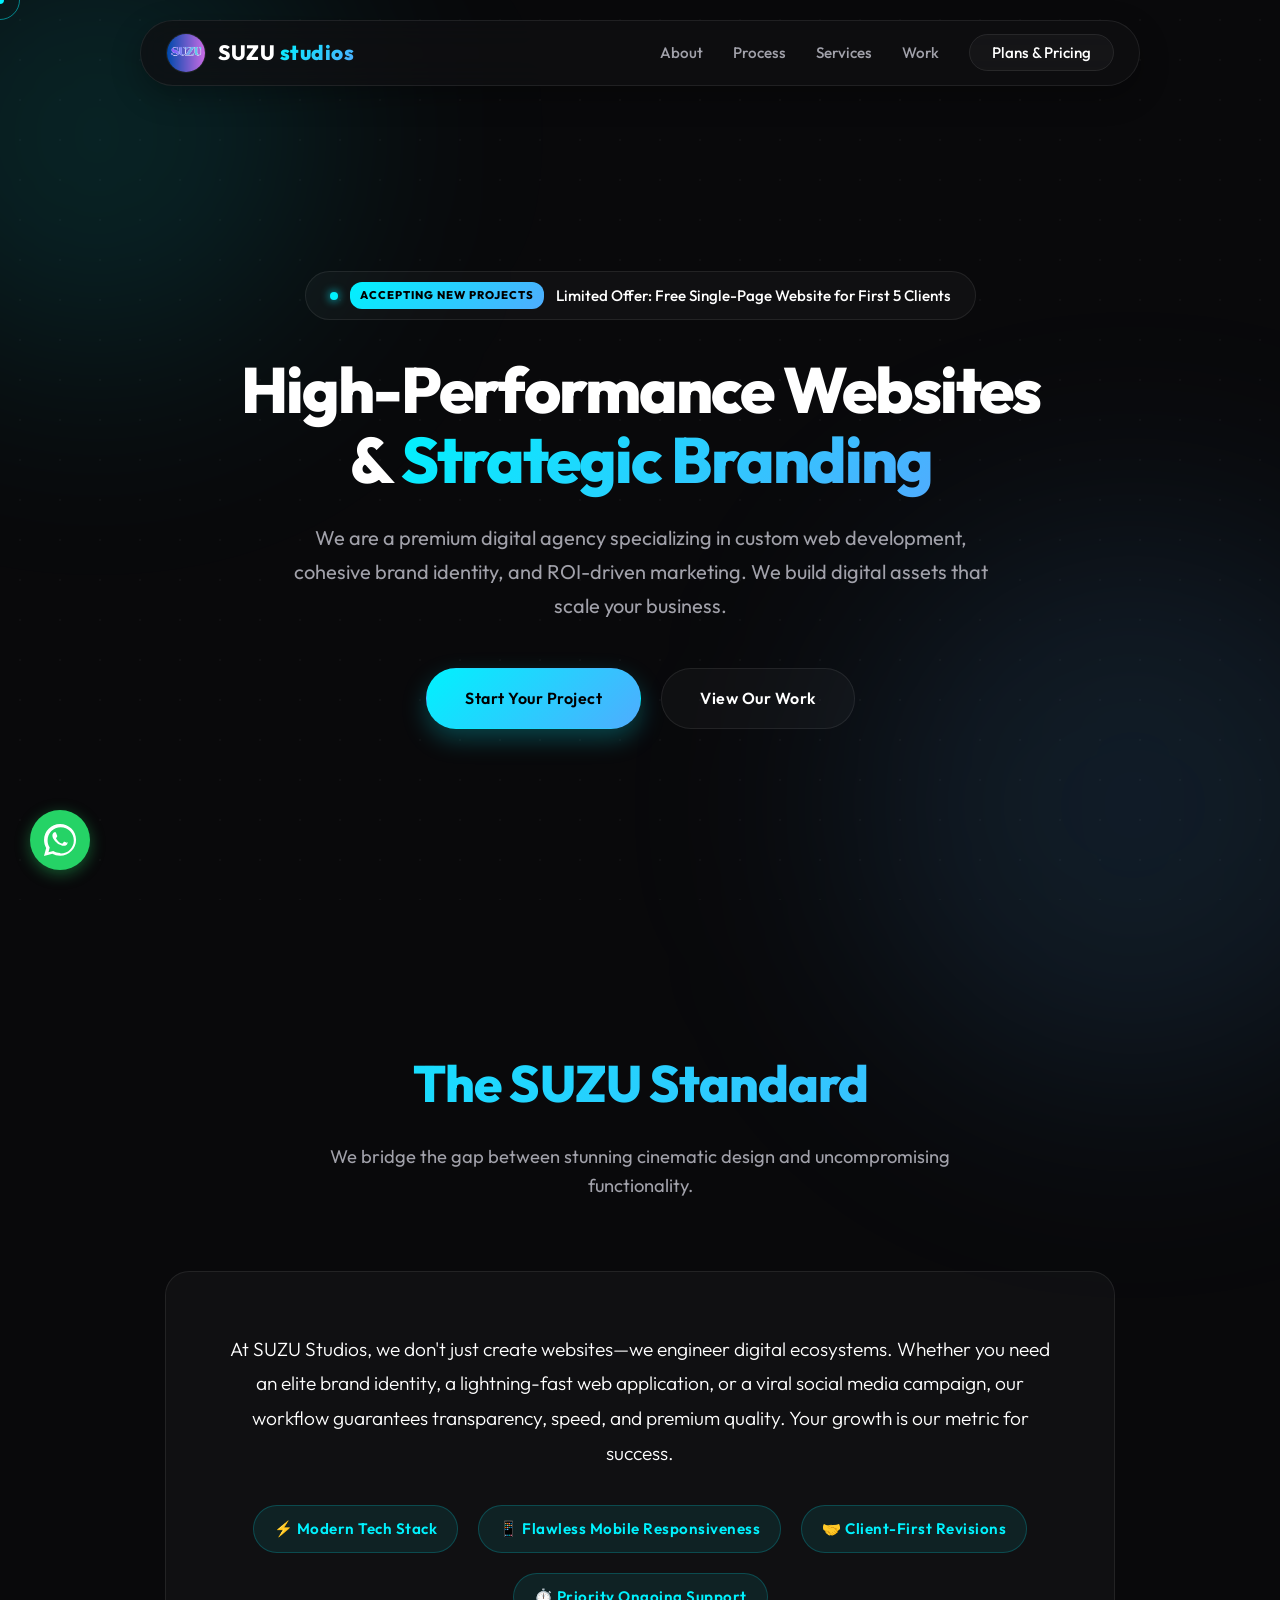
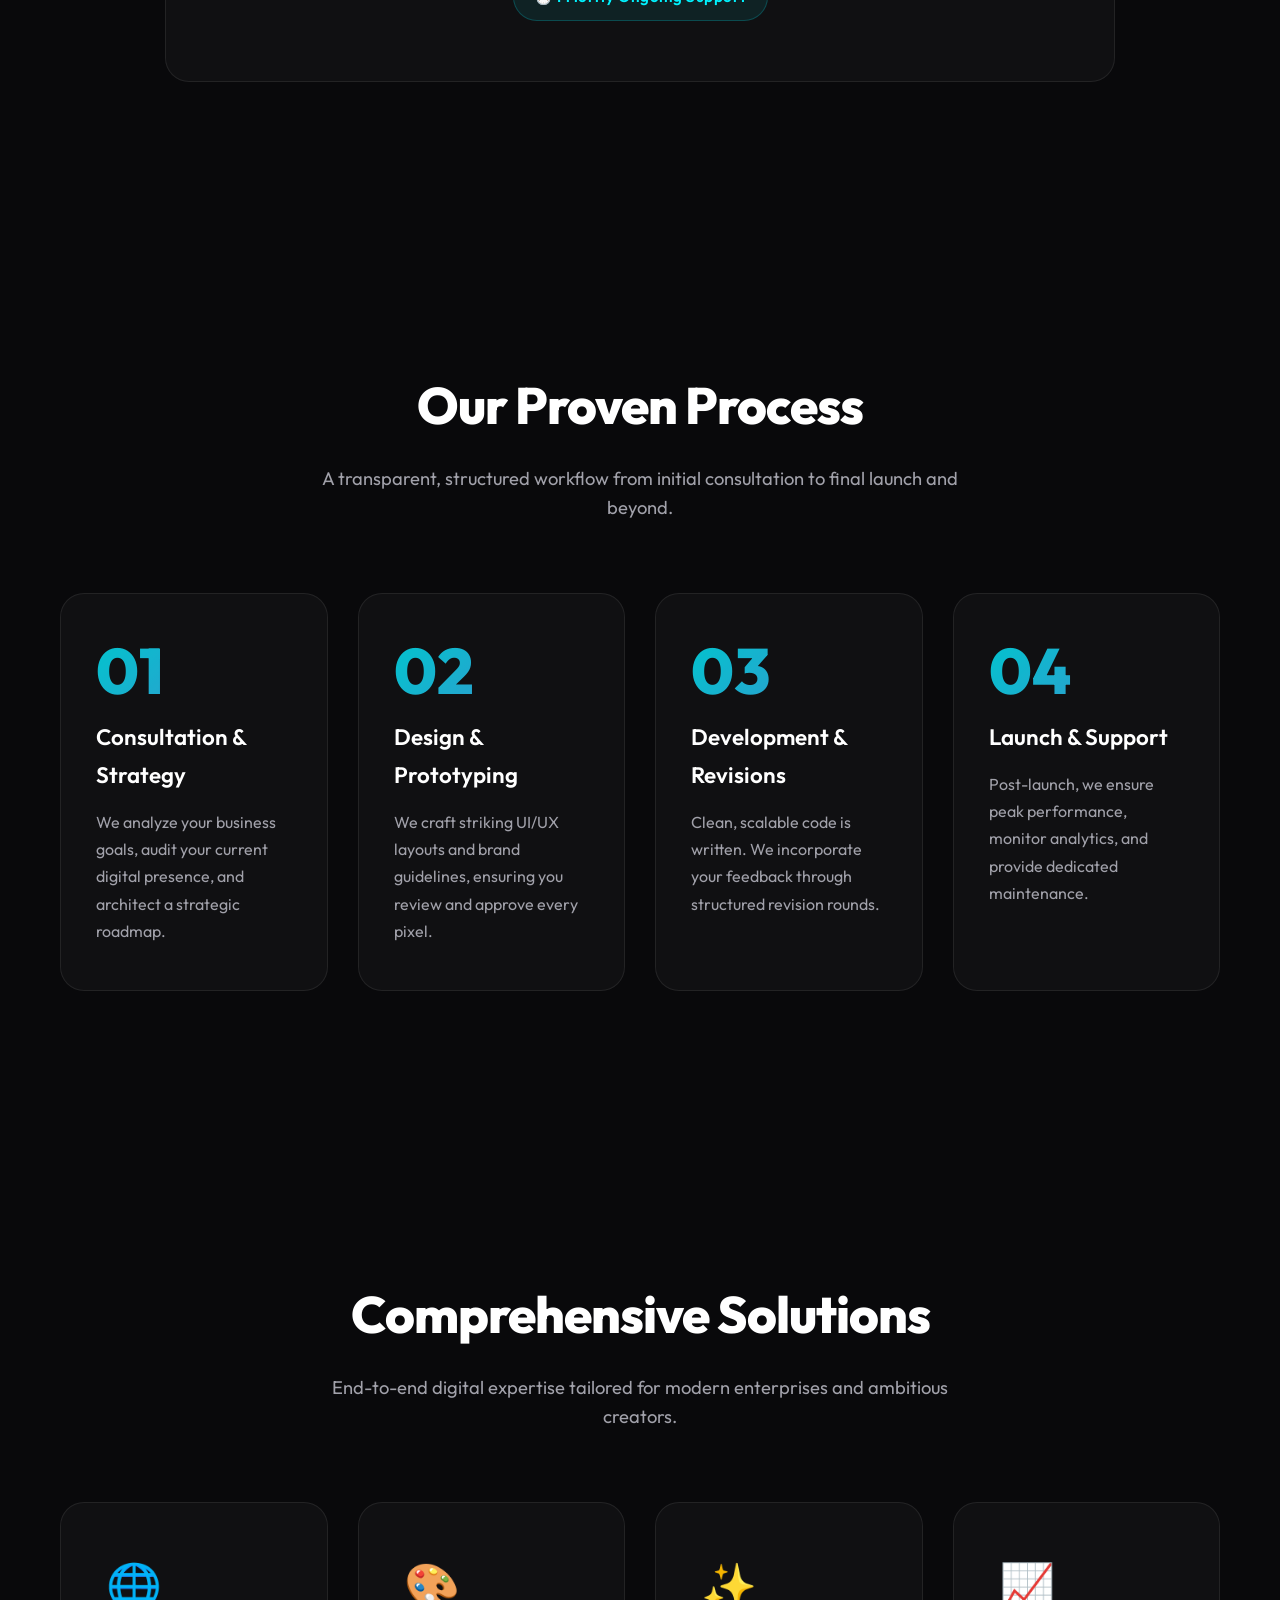
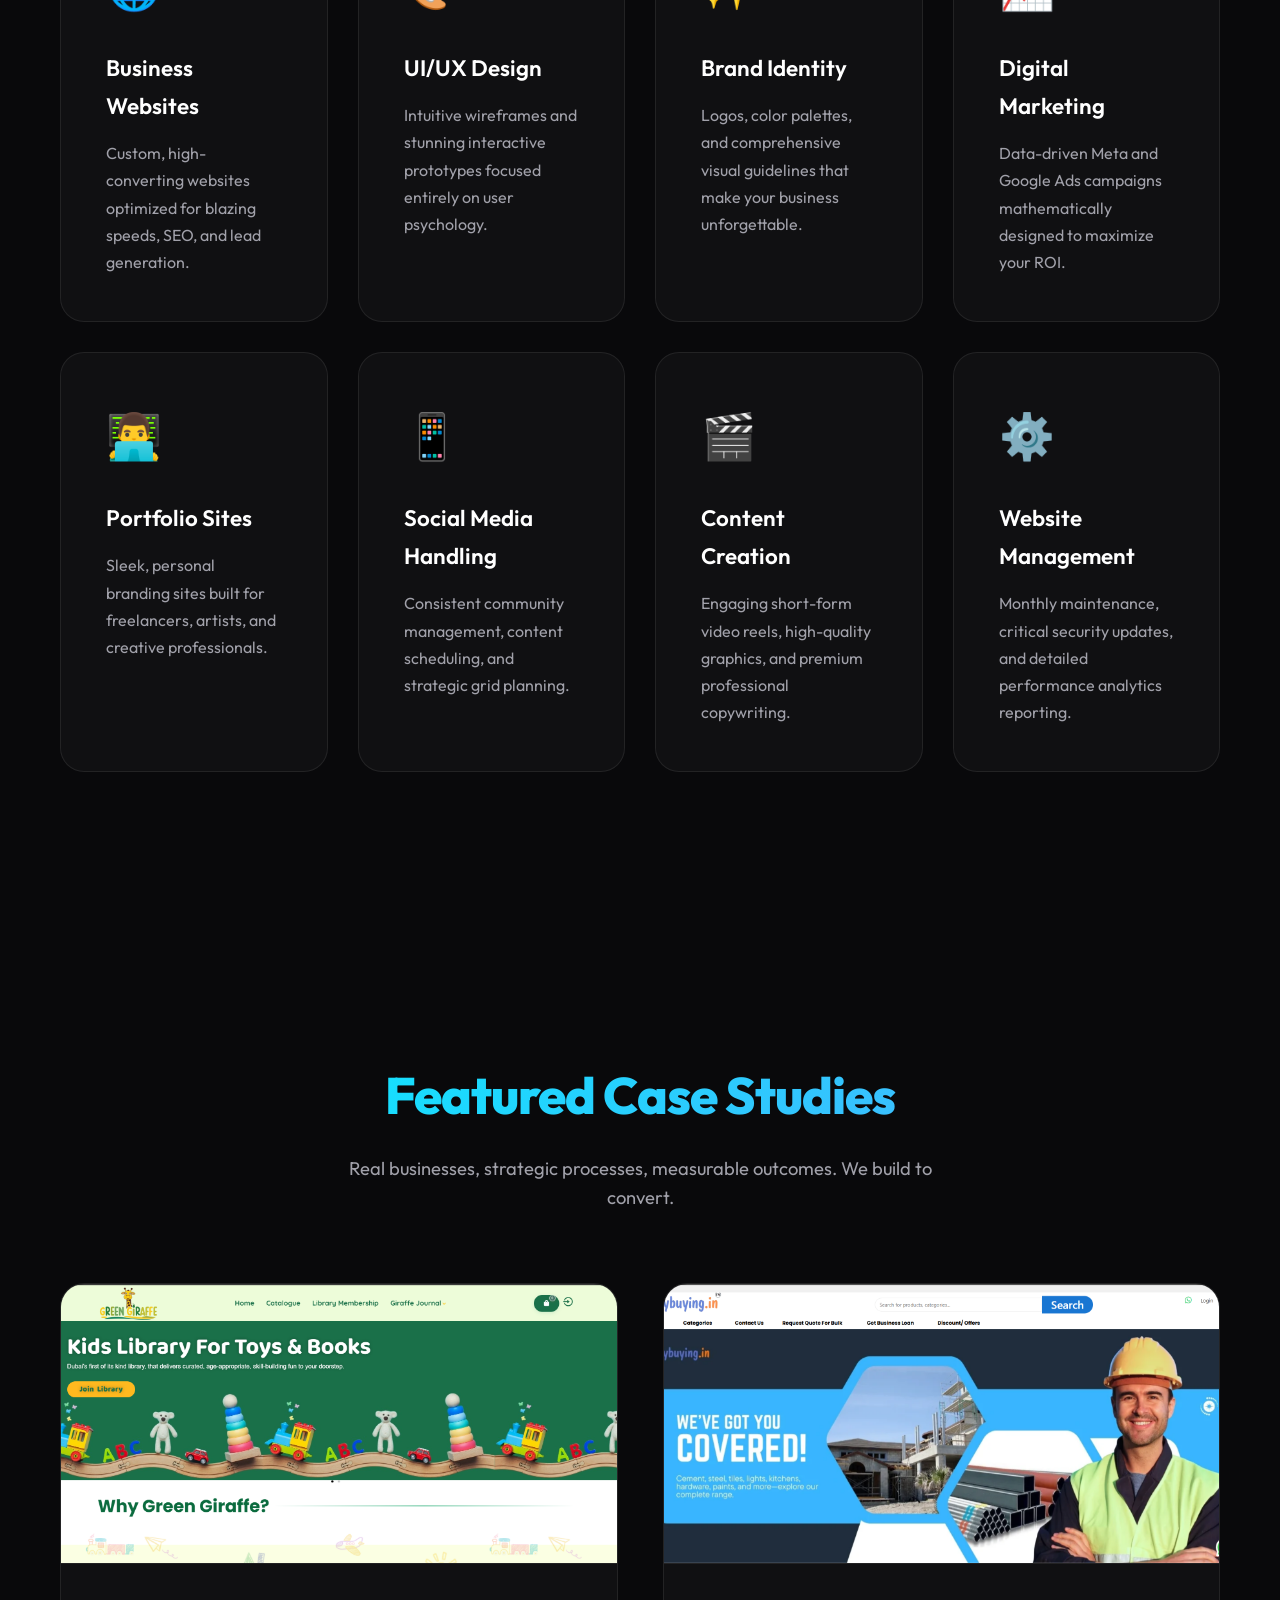
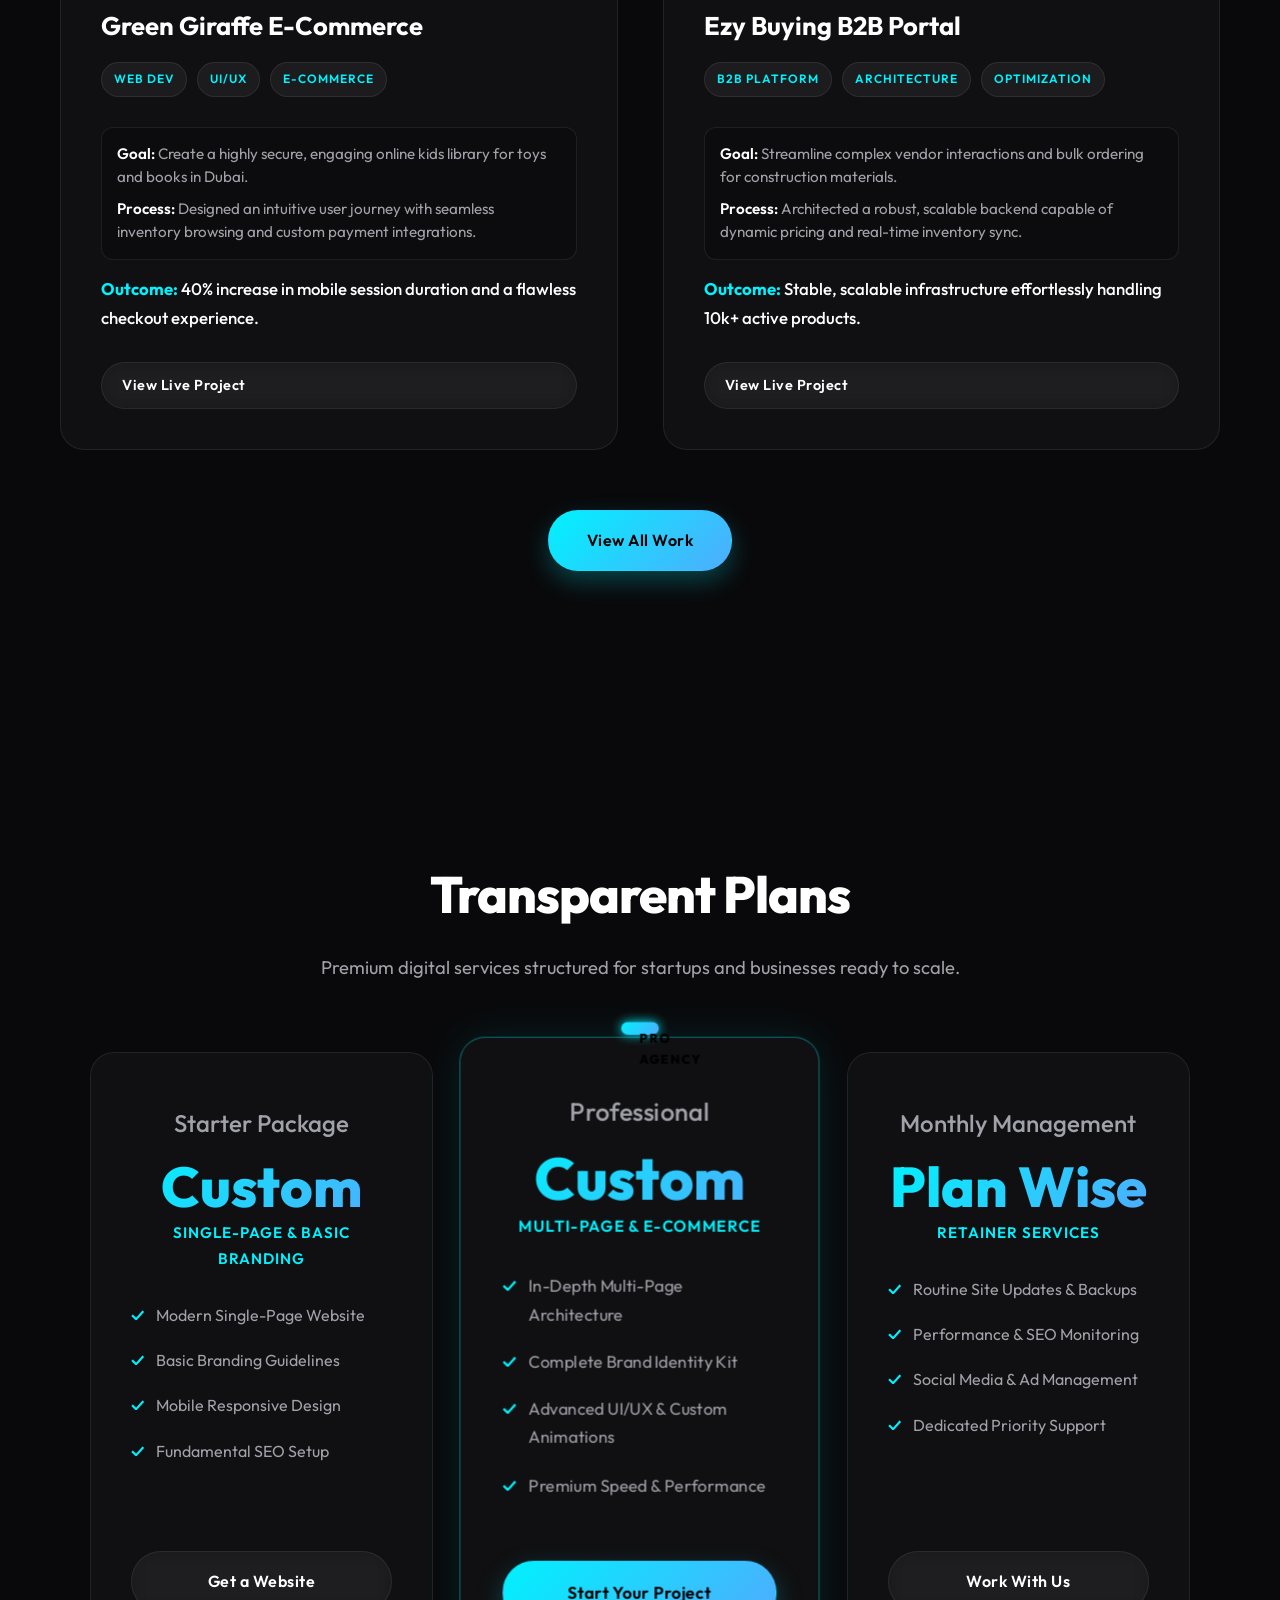
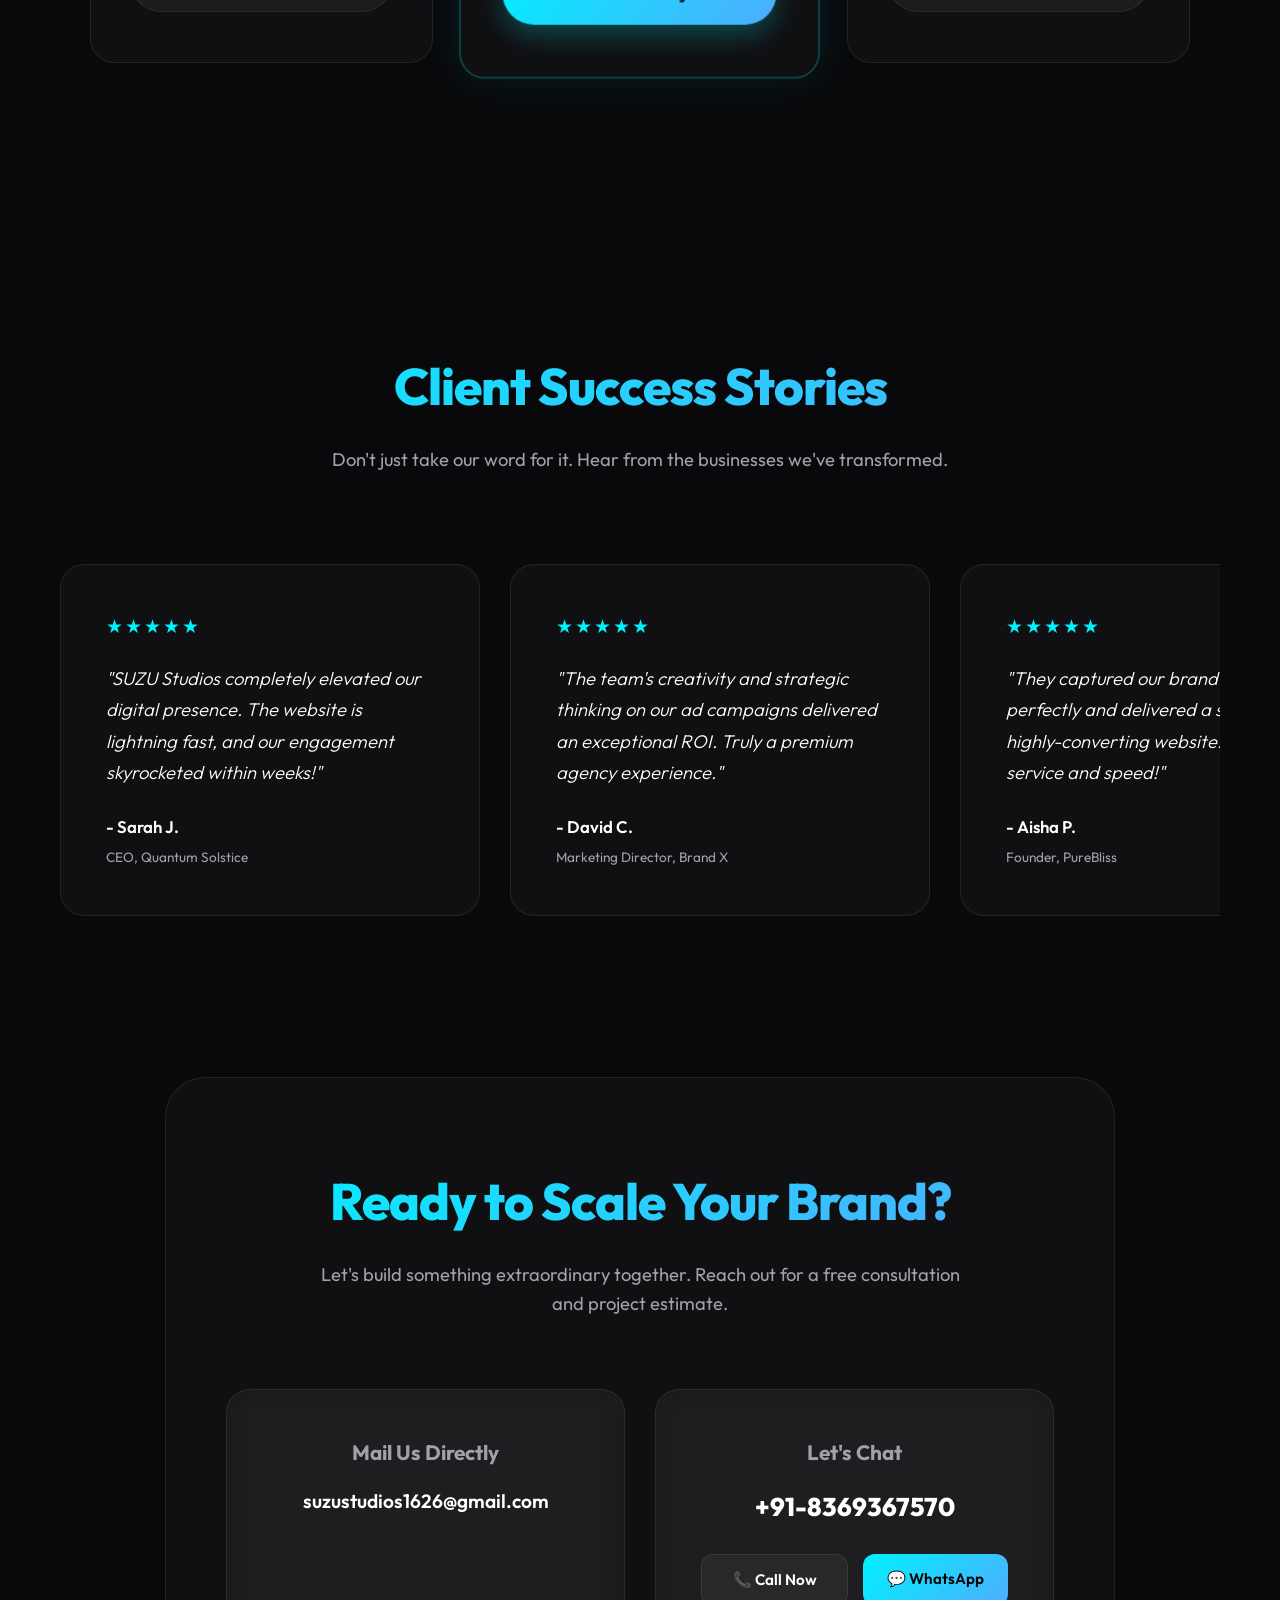
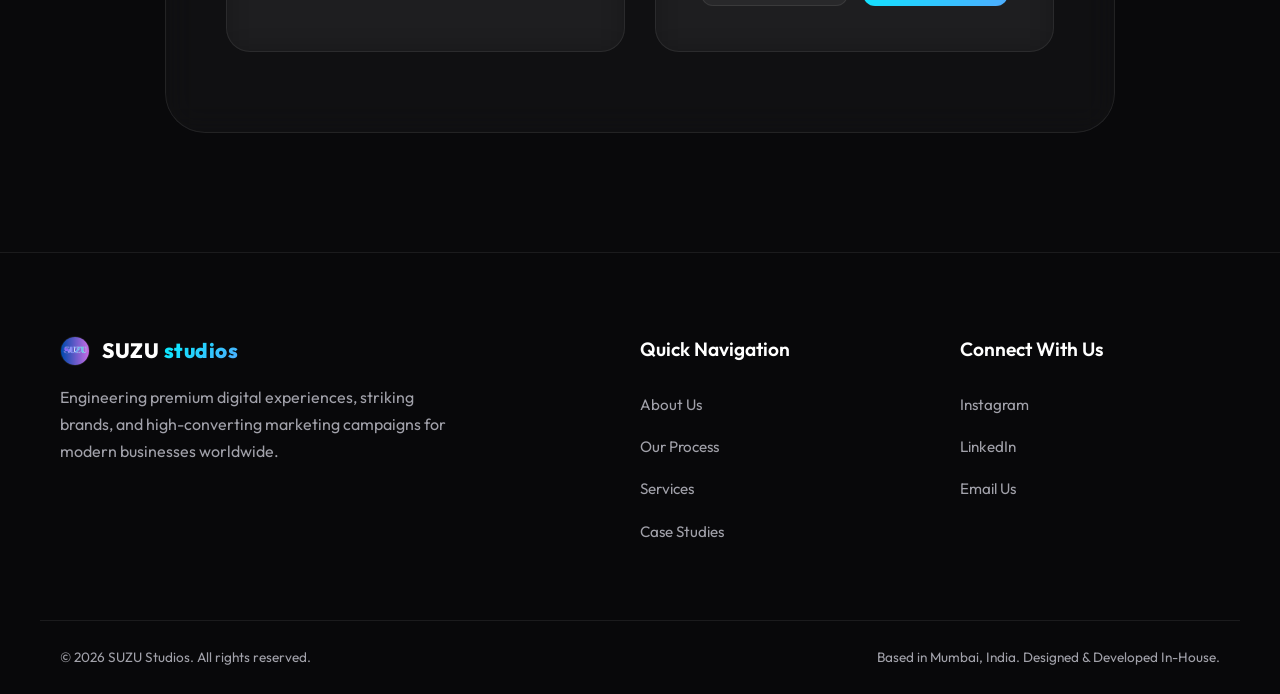
==== commit e4a4670e: "updated site" ====
--- a/index.html
+++ b/index.html
@@ -2,13 +2,13 @@
 <html lang="en">
 <head>
     <!-- Google tag (gtag.js) -->
-<script async src="https://www.googletagmanager.com/gtag/js?id=G-Z63W4B37KH"></script>
+<script async src="https://www.googletagmanager.com/gtag/js?id=G-P58KPZGPNJ"></script>
 <script>
   window.dataLayer = window.dataLayer || [];
   function gtag(){dataLayer.push(arguments);}
   gtag('js', new Date());
 
-  gtag('config', 'G-Z63W4B37KH');
+  gtag('config', 'G-P58KPZGPNJ');
 </script>
 <!-- 🚀 SEO OPTIMIZATION -->
     <title>SUZU Studios | Premium Digital Agency & Web Development</title>
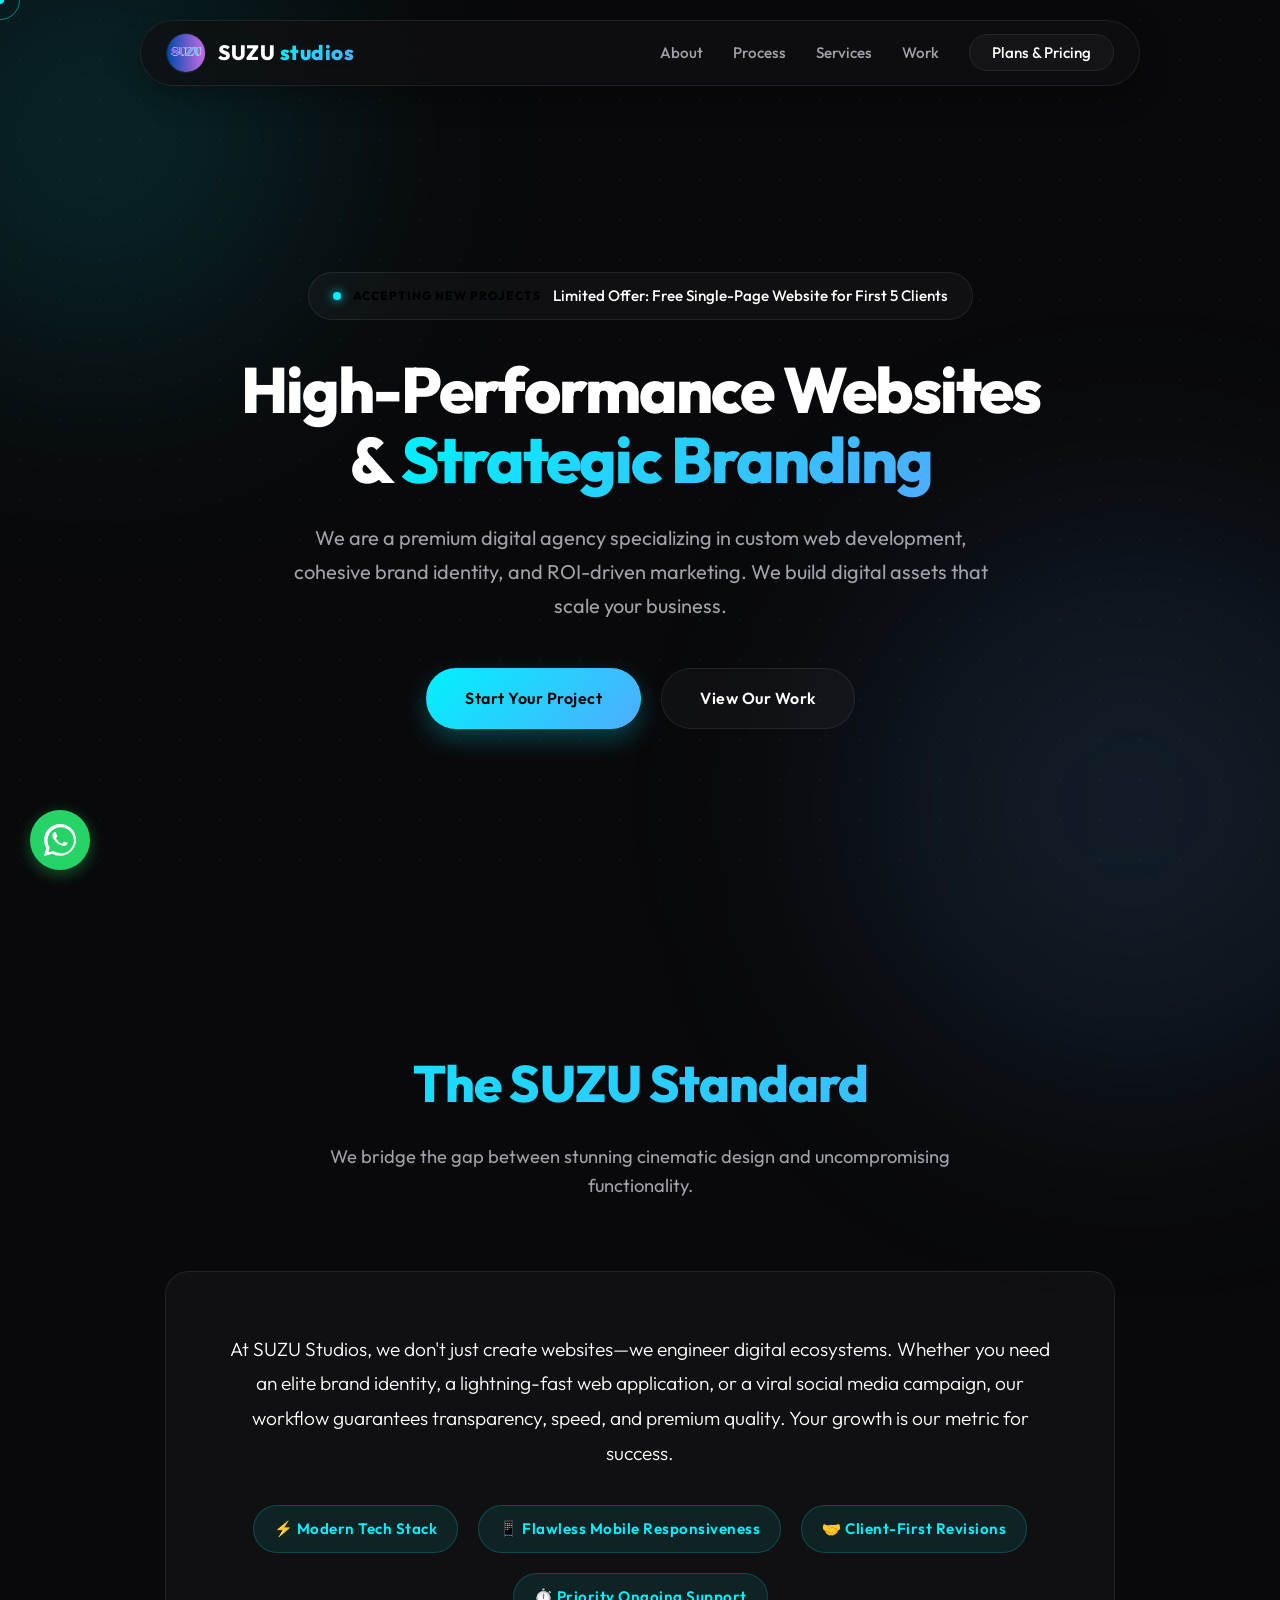
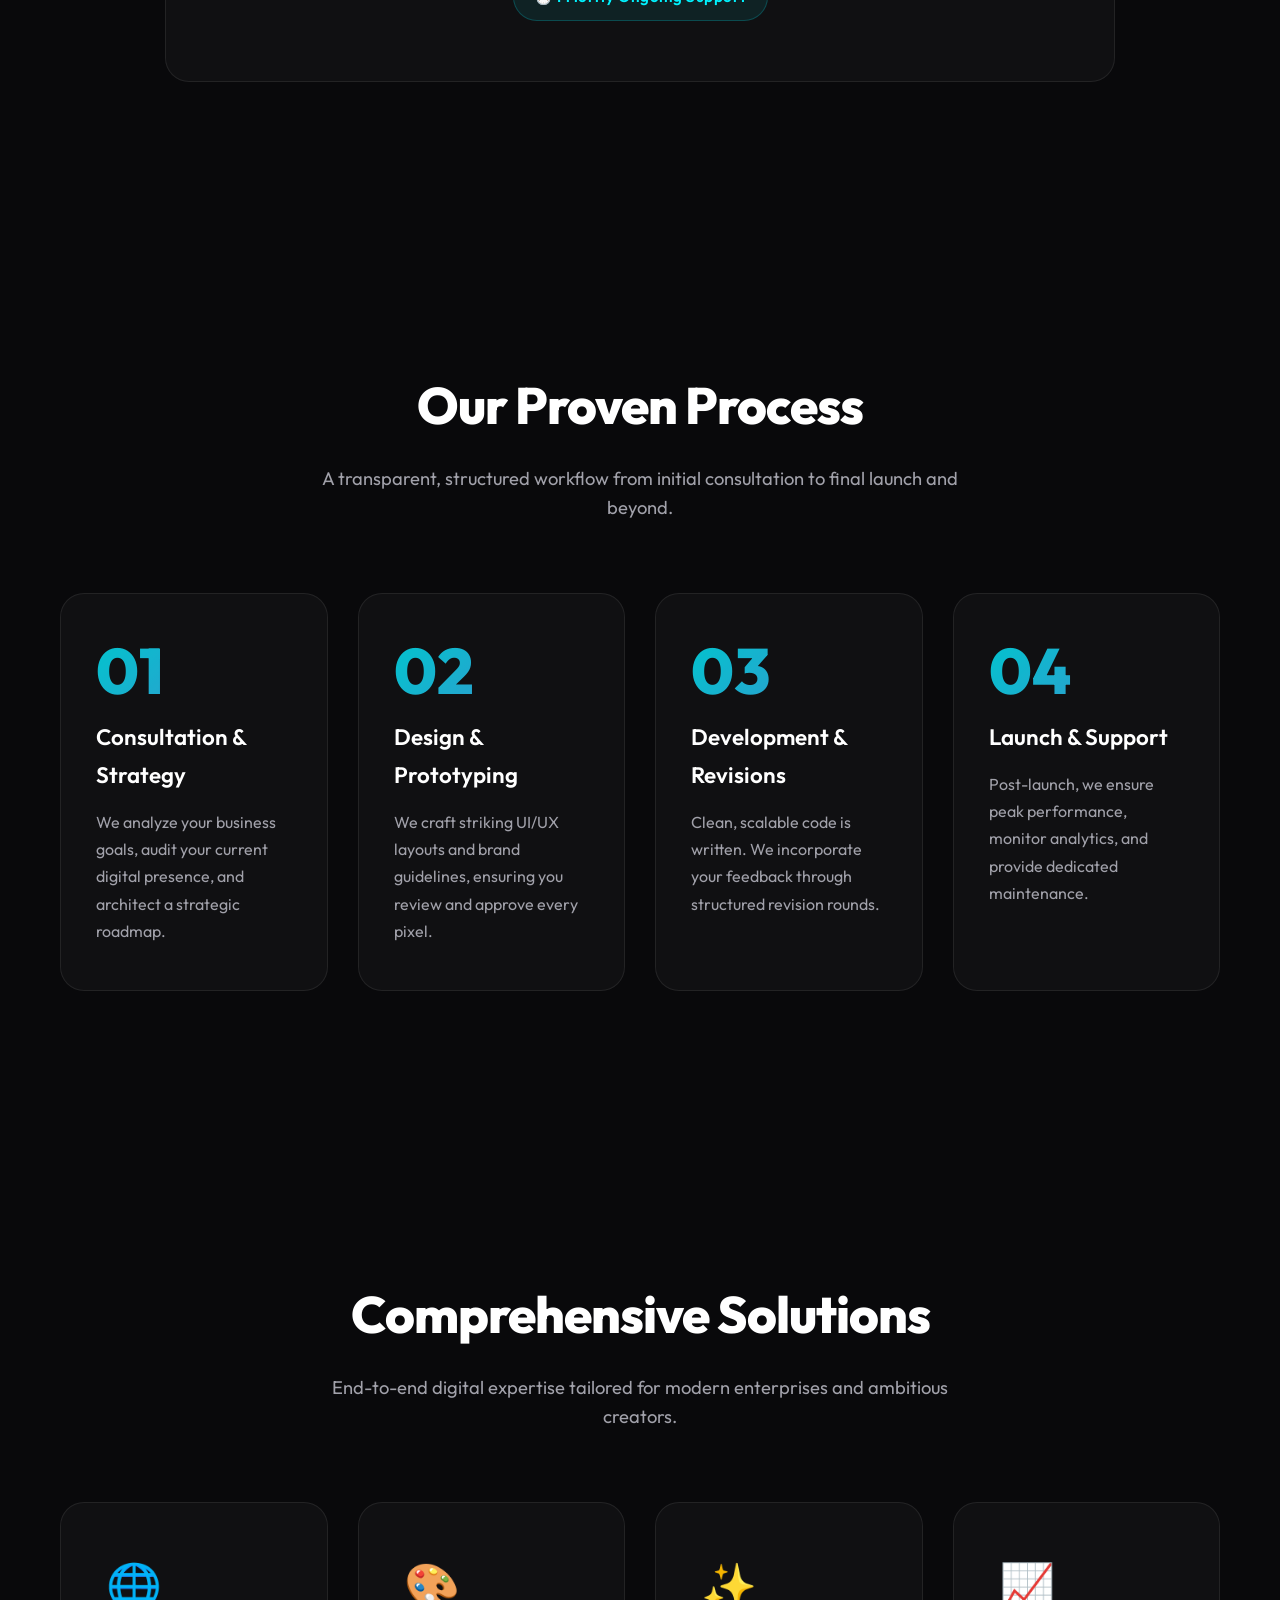
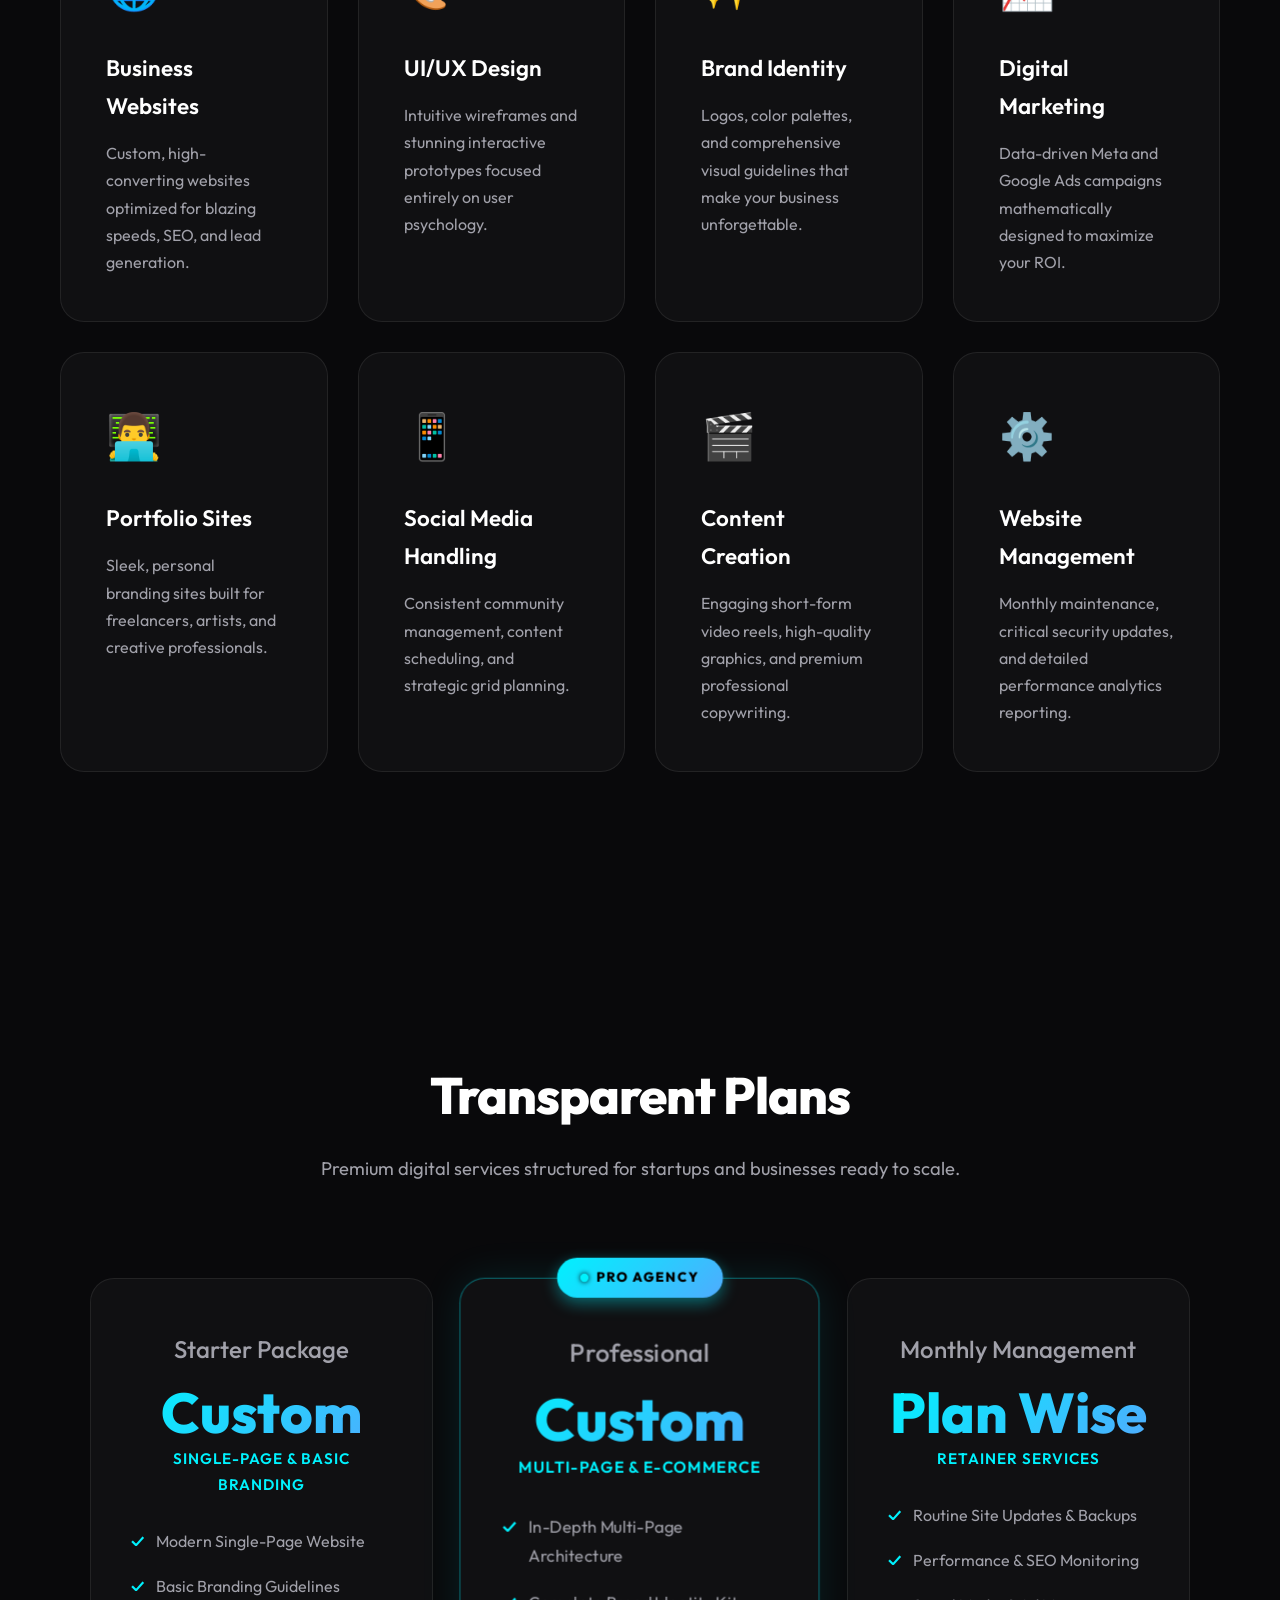
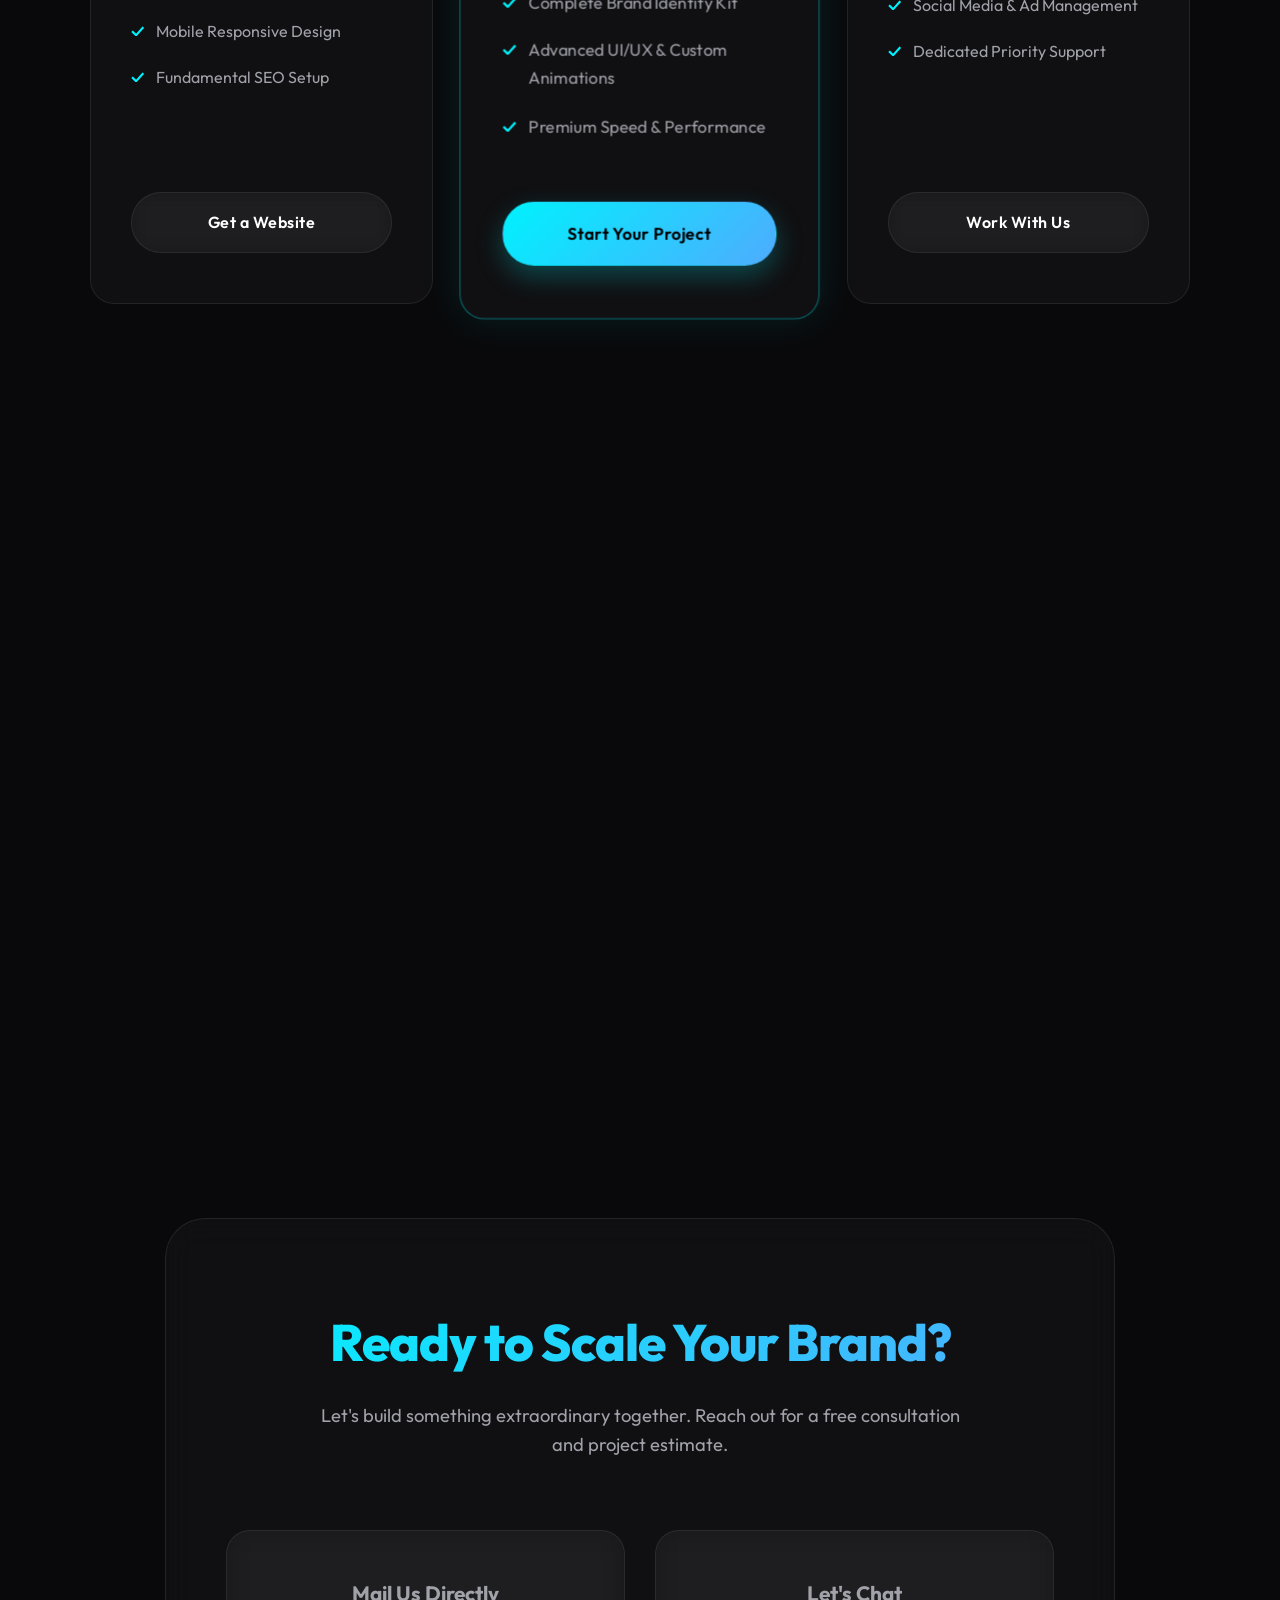
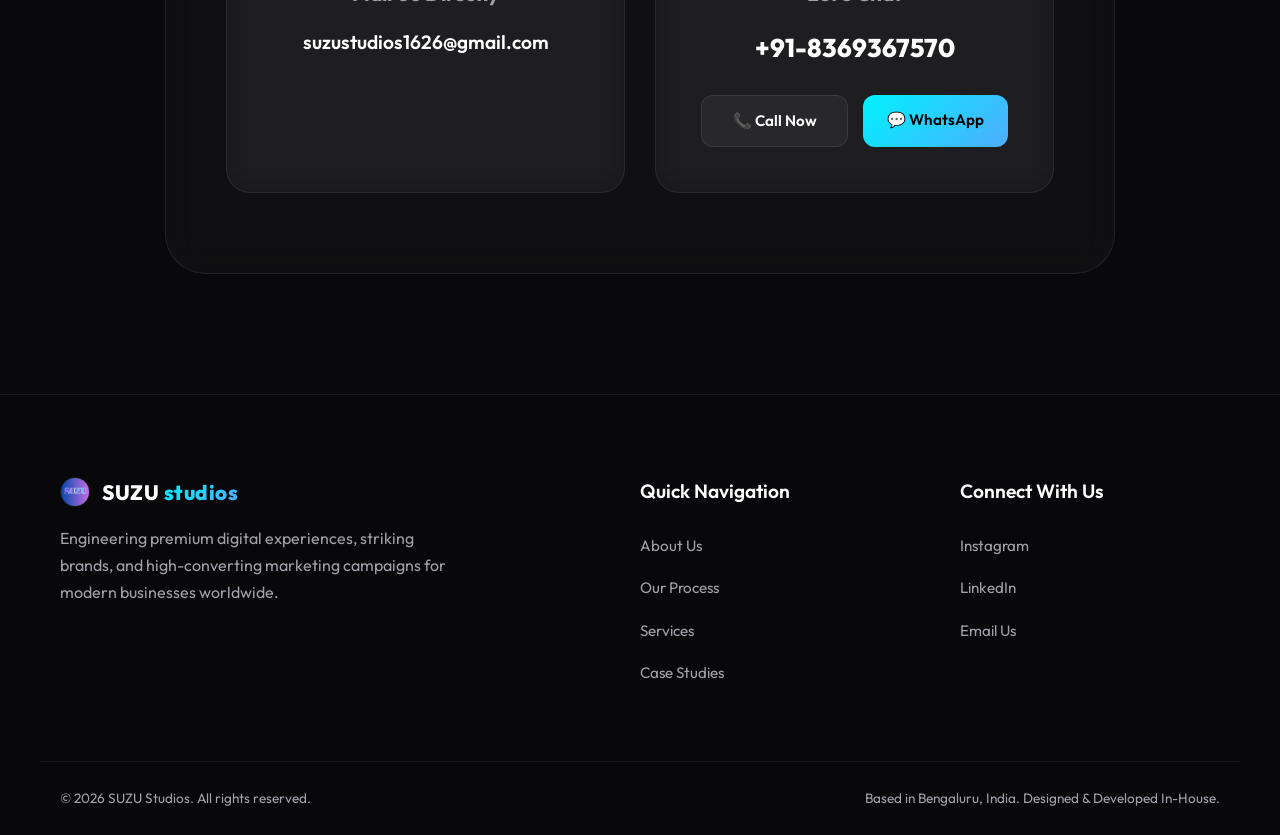
==== commit 852b9bf8: "updated site" ====
--- a/index.html
+++ b/index.html
@@ -2,22 +2,15 @@
 <html lang="en">
 <head>
     <!-- Google tag (gtag.js) -->
-<script async src="https://www.googletagmanager.com/gtag/js?id=G-P58KPZGPNJ"></script>
-<script>
-  window.dataLayer = window.dataLayer || [];
-  function gtag(){dataLayer.push(arguments);}
-  gtag('js', new Date());
-
-  gtag('config', 'G-P58KPZGPNJ');
-</script>
-<!-- 🚀 SEO OPTIMIZATION -->
-    <title>SUZU Studios | Premium Digital Agency & Web Development</title>
-    <meta name="description" content="SUZU Studios is a premium digital agency specializing in modern website development, cohesive branding, UI/UX design, and data-driven digital marketing.">
-    <meta name="keywords" content="Website Development, Branding, Digital Marketing, Social Media Management, UI/UX Design, Content Creation, Web Agency">
-    <meta property="og:title" content="SUZU Studios | Digital Excellence">
-    <meta property="og:description" content="Elevate your brand with our premium digital solutions. From custom websites to striking brand identities.">
-    <meta property="og:image" content="og-preview.jpg"> <!-- Add an og-preview.jpg to your folder -->
-    <link rel="icon" href="SUZU.png" type="image/png">
+    <script async src="https://www.googletagmanager.com/gtag/js?id=G-P58KPZGPNJ"></script>
+    <script>
+      window.dataLayer = window.dataLayer || [];
+      function gtag(){dataLayer.push(arguments);}
+      gtag('js', new Date());
+
+      gtag('config', 'G-P58KPZGPNJ');
+    </script>
+
     <meta charset="UTF-8">
     <meta name="viewport" content="width=device-width, initial-scale=1.0">
     
@@ -27,12 +20,12 @@
     <meta name="keywords" content="Website Development, Custom Web Design, Branding Agency, Digital Marketing, Social Media Management, UI/UX Design, Bangalore Digital Solutions">
     <meta name="author" content="SUZU Studios">
     
-    <!-- Open Graph / Social Sharing (WhatsApp, LinkedIn, Instagram) -->
+    <!-- Open Graph / Social Sharing -->
     <meta property="og:type" content="website">
     <meta property="og:url" content="https://suzustudios.com/">
     <meta property="og:title" content="SUZU Studios | Premium Digital Excellence">
     <meta property="og:description" content="Transform your business with high-converting websites and strategic digital marketing.">
-    <meta property="og:image" content="og-preview.jpg"> <!-- Add a 1200x630px image named og-preview.jpg -->
+    <meta property="og:image" content="og-preview.jpg"> 
     
     <link rel="icon" href="SUZU.png" type="image/png">
 
@@ -72,7 +65,7 @@
                 <li><a href="#about">About</a></li>
                 <li><a href="#process">Process</a></li>
                 <li><a href="#services">Services</a></li>
-                <li><a href="#portfolio">Work</a></li>
+                <li><a href="portfolio.html">Work</a></li>
                 <li><a href="#pricing" class="nav-cta">Plans & Pricing</a></li>
             </ul>
         </div>
@@ -83,7 +76,7 @@
         <div class="hero-content reveal">
             <div class="promo-pill glass">
                 <span class="pulse-dot"></span>
-                <span class="badge">ACCEPTING NEW PROJECTS</span>
+                <span class="badge" style="color: #000; font-weight: 800;">ACCEPTING NEW PROJECTS</span>
                 <p>Limited Offer: Free Single-Page Website for First 5 Clients</p>
             </div>
             
@@ -92,7 +85,7 @@
             
             <div class="hero-buttons">
                 <a href="#contact" class="cta-button primary">Start Your Project</a>
-                <a href="#portfolio" class="cta-button secondary">View Our Work</a>
+                <a href="portfolio.html" class="cta-button secondary">View Our Work</a>
             </div>
         </div>
     </section>
@@ -195,54 +188,7 @@
         </div>
     </section>
 
-    <!-- Deep-Dive Portfolio / Case Studies -->
-    <section id="portfolio" class="reveal section-padding">
-        <div class="section-header">
-            <h2 class="section-title text-gradient">Featured Case Studies</h2>
-            <p class="section-desc">Real businesses, strategic processes, measurable outcomes. We build to convert.</p>
-        </div>
-        <div class="portfolio-grid deep-dive-grid">
-            
-            <div class="portfolio-card glass hover-lift">
-                <!-- Added loading="lazy" for performance -->
-                <img src="greengiraffe.png" alt="Green Giraffe E-Commerce Case Study" class="project-img deep-project-img" loading="lazy">
-                <div class="project-info">
-                    <h4>Green Giraffe E-Commerce</h4>
-                    <div class="tech-stack">
-                        <span class="tech-tag">Web Dev</span> <span class="tech-tag">UI/UX</span> <span class="tech-tag">E-Commerce</span>
-                    </div>
-                    <div class="case-study-details">
-                        <p><strong>Goal:</strong> Create a highly secure, engaging online kids library for toys and books in Dubai.</p>
-                        <p><strong>Process:</strong> Designed an intuitive user journey with seamless inventory browsing and custom payment integrations.</p>
-                    </div>
-                    <p class="project-outcome"><strong>Outcome:</strong> 40% increase in mobile session duration and a flawless checkout experience.</p>
-                    <a href="https://greengiraffe.ae/" target="_blank" class="cta-button secondary" style="padding: 10px 20px; font-size: 0.9rem; margin-top: auto;">View Live Project</a>
-                </div>
-            </div>
-            
-            <div class="portfolio-card glass hover-lift">
-                <img src="ezy.png" alt="Ezy Buying B2B Portal Case Study" class="project-img deep-project-img" loading="lazy">
-                <div class="project-info">
-                    <h4>Ezy Buying B2B Portal</h4>
-                    <div class="tech-stack">
-                        <span class="tech-tag">B2B Platform</span> <span class="tech-tag">Architecture</span> <span class="tech-tag">Optimization</span>
-                    </div>
-                    <div class="case-study-details">
-                        <p><strong>Goal:</strong> Streamline complex vendor interactions and bulk ordering for construction materials.</p>
-                        <p><strong>Process:</strong> Architected a robust, scalable backend capable of dynamic pricing and real-time inventory sync.</p>
-                    </div>
-                    <p class="project-outcome"><strong>Outcome:</strong> Stable, scalable infrastructure effortlessly handling 10k+ active products.</p>
-                    <a href="https://ezybuying.in/" target="_blank" class="cta-button secondary" style="padding: 10px 20px; font-size: 0.9rem; margin-top: auto;">View Live Project</a>
-                </div>
-            </div>
-
-        </div>
-        <div class="center-cta">
-            <a href="portfolio.html" class="cta-button primary">View All Work</a>
-        </div>
-    </section>
-
-    <!-- Pricing Section -->
+    <!-- Pricing Section (Now properly horizontal on mobile!) -->
     <section id="pricing" class="reveal section-padding">
         <div class="section-header">
             <h2 class="section-title">Transparent Plans</h2>
@@ -264,7 +210,12 @@
             </div>
             
             <div class="pricing-card glass featured-card hover-lift">
-                <span class="pulse-dot featured-badge">PRO AGENCY</span>
+                <!-- Bulletproof Pro Agency Badge -->
+                <div class="featured-badge">
+                    <span class="pulse-dot" style="display:inline-block; margin-right:8px; box-shadow: 0 0 5px #000;"></span>
+                    PRO AGENCY
+                </div>
+                
                 <h3 class="plan-name">Professional</h3>
                 <p class="price text-gradient">Custom</p>
                 <p class="plan-subtitle">Multi-Page & E-Commerce</p>
@@ -293,7 +244,7 @@
     </section>
 
     <!-- Client Testimonials -->
-    <section id="testimonials" class="reveal section-padding">
+    <section id="testimonials" class="reveal section-padding" style="padding-top: 40px;">
         <div class="section-header">
             <h2 class="section-title text-gradient">Client Success Stories</h2>
             <p class="section-desc">Don't just take our word for it. Hear from the businesses we've transformed.</p>
@@ -314,6 +265,11 @@
                     <div class="stars">★★★★★</div>
                     <p class="client-quote">"They captured our brand identity perfectly and delivered a stunning, highly-converting website. Exceptional service and speed!"</p>
                     <p class="client-name">- Aisha P. <br><span class="client-title">Founder, PureBliss</span></p>
+                </div>
+                <div class="testimonial-card glass hover-lift">
+                    <div class="stars">★★★★★</div>
+                    <p class="client-quote">"SUZU Studios completely elevated our digital presence. The website is lightning fast, and our engagement skyrocketed within weeks!"</p>
+                    <p class="client-name">- Sarah J. <br><span class="client-title">CEO, Quantum Solstice</span></p>
                 </div>
             </div>
         </div>
@@ -371,11 +327,11 @@
         </div>
         <div class="footer-bottom">
             <p>&copy; 2026 SUZU Studios. All rights reserved.</p>
-            <p>Based in Mumbai, India. Designed & Developed In-House.</p>
+            <p>Based in Bengaluru, India. Designed & Developed In-House.</p>
         </div>
     </footer>
 
-    <!-- Floating WhatsApp Button (Bulletproof Version) -->
+    <!-- Floating WhatsApp Button -->
     <a href="https://wa.me/918369367570" target="_blank" style="position: fixed; bottom: 30px; left: 30px; width: 60px; height: 60px; background-color: #25D366; border-radius: 50%; display: flex; justify-content: center; align-items: center; box-shadow: 0 4px 15px rgba(37, 211, 102, 0.4); z-index: 10000; text-decoration: none; transition: transform 0.3s cubic-bezier(0.165, 0.84, 0.44, 1);" aria-label="Chat with SUZU Studios on WhatsApp">
         <svg viewBox="0 0 32 32" style="width: 38px; height: 38px; fill: #ffffff; display: block;">
             <path d="M16.05 2.5C8.6 2.5 2.55 8.55 2.55 16c0 2.4.65 4.7 1.8 6.65L2.5 29.5l7.05-1.85c1.9 1.05 4.05 1.6 6.5 1.6 7.45 0 13.5-6.05 13.5-13.5S23.5 2.5 16.05 2.5zm0 24.35c-1.9 0-3.75-.5-5.35-1.4l-.4-.25-4 1.05 1.05-3.9-.25-.4c-1-1.65-1.55-3.6-1.55-5.55 0-6.1 4.95-11.05 11.05-11.05s11.05 4.95 11.05 11.05-4.95 11.05-11.05 11.05zm6.05-8.25c-.35-.15-1.95-.95-2.25-1.05-.3-.1-.5-.15-.7.15-.2.35-.85 1.05-1.05 1.25-.2.2-.4.25-.75.1-2.15-1-3.6-2.55-4.65-4.4-.15-.3.05-.4.2-.6.15-.15.35-.4.5-.6.15-.2.2-.35.3-.55.1-.2.05-.4-.05-.55-.1-.15-.7-1.7-.95-2.35-.25-.6-.5-.5-.7-.5h-.6c-.2 0-.5.05-.75.35-.3.3-1.05 1.05-1.05 2.55s1.1 2.95 1.25 3.15c.15.2 2.15 3.3 5.2 4.55.75.3 1.35.5 1.8.65.75.25 1.45.2 2 .15.6-.05 1.95-.8 2.25-1.55.3-.75.3-1.4.2-1.55-.15-.15-.35-.2-.7-.35z"/>
--- a/style.css
+++ b/style.css
@@ -24,10 +24,10 @@
     color: var(--text-main);
     overflow-x: hidden;
     position: relative;
-    line-height: 1.7; /* Increased for premium readability */
-}
-
-img, video { max-width: 100%; height: auto; } /* Mobile overflow prevention */
+    line-height: 1.7; 
+}
+
+img, video { max-width: 100%; height: auto; } 
 
 /* ========================================= */
 /* BACKGROUND & EFFECTS (HARDWARE ACCEL)     */
@@ -42,7 +42,7 @@
 .blob {
     position: fixed; border-radius: 50%; filter: blur(120px); z-index: -1;
     animation: float 12s infinite ease-in-out alternate;
-    will-change: transform; /* Hardware acceleration */
+    will-change: transform; 
 }
 .blob-1 { width: 450px; height: 450px; background: rgba(0, 242, 254, 0.12); top: -10%; left: -10%; }
 .blob-2 { width: 550px; height: 550px; background: rgba(79, 172, 254, 0.12); bottom: -20%; right: -10%; animation-delay: -6s; }
@@ -120,7 +120,7 @@
 #hero { min-height: 100vh; display: flex; align-items: center; justify-content: center; text-align: center; padding: 0 20px; padding-top: 100px; }
 .promo-pill { display: inline-flex; align-items: center; gap: 12px; padding: 10px 24px; border-radius: 30px; margin-bottom: 35px; font-size: 0.95rem; font-weight: 500; }
 .pulse-dot { width: 8px; height: 8px; background: var(--cyan); border-radius: 50%; box-shadow: 0 0 10px var(--cyan); animation: pulse 1.5s infinite; }
-.badge { background: var(--gradient); color: #000; padding: 4px 10px; border-radius: 12px; font-weight: 800; font-size: 0.7rem; letter-spacing: 1px; }
+.badge { background: transparent; color: var(--text-main); font-weight: 800; font-size: 0.75rem; letter-spacing: 1px; }
 
 .hero-title { font-size: 5vw; font-weight: 800; line-height: 1.1; margin-bottom: 25px; letter-spacing: -2px; }
 .hero-subtitle { max-width: 700px; margin: 0 auto 45px; color: var(--text-muted); font-size: 1.25rem; line-height: 1.7; font-weight: 400;}
@@ -175,10 +175,16 @@
 .project-outcome { font-size: 1.05rem; color: var(--text-main); margin-bottom: 30px; font-weight: 500; flex-grow: 1;}
 .project-outcome strong { color: var(--cyan); }
 
-/* ========================================= */
-/* PRICING SECTION                           */
-/* ========================================= */
-.pricing-card-container { display: grid; grid-template-columns: repeat(3, 1fr); gap: 35px; max-width: 1100px; margin: 40px auto 0; }
+/* CAROUSELS FOR PORTFOLIO (FIXED) */
+.carousel-container { display: flex; flex-wrap: nowrap !important; overflow-x: hidden; scroll-behavior: smooth; width: 100%; height: 280px; background: #050505; border-bottom: 1px solid var(--card-border); }
+.carousel-img { flex: 0 0 100%; width: 100%; height: 100%; object-fit: contain; padding: 10px; }
+.reel-img { width: 100%; height: 400px; object-fit: contain; background-color: #050505; border-bottom: 1px solid var(--card-border); display: block; }
+
+
+/* ========================================= */
+/* PRICING SECTION (BULLETPROOF BADGE)       */
+/* ========================================= */
+.pricing-card-container { display: grid; grid-template-columns: repeat(3, 1fr); gap: 35px; max-width: 1100px; margin: 40px auto 0; padding-top: 25px; }
 .pricing-card { padding: 50px 40px; display: flex; flex-direction: column; text-align: center; position: relative; }
 
 .plan-name { font-size: 1.5rem; color: var(--text-muted); margin-bottom: 15px; font-weight: 500;}
@@ -189,15 +195,34 @@
 .pricing-card ul li { margin-bottom: 18px; color: var(--text-muted); position: relative; font-size: 1rem; padding-left: 25px;}
 .pricing-card ul li::before { content: '✓'; position: absolute; left: 0; color: var(--cyan); font-weight: bold; }
 
-.featured-card { border-color: rgba(0, 242, 254, 0.4); box-shadow: 0 0 40px rgba(0, 242, 254, 0.1); transform: scale(1.05); z-index: 2;}
+/* The Pro Agency Card & Badge Fix */
+.featured-card { border-color: rgba(0, 242, 254, 0.4); box-shadow: 0 0 40px rgba(0, 242, 254, 0.1); transform: scale(1.05); z-index: 2; margin-top: 15px;}
 .featured-card:hover { transform: scale(1.05) translateY(-10px); }
-.featured-badge { position: absolute; top: -15px; left: 50%; transform: translateX(-50%); font-size: 0.75rem; letter-spacing: 1.5px; background: var(--gradient); color: #000; padding: 6px 18px; border-radius: 20px; font-weight: 800; }
+
+.featured-badge { 
+    position: absolute; 
+    top: -20px; 
+    left: 50%; 
+    transform: translateX(-50%); 
+    font-size: 0.8rem; 
+    letter-spacing: 1.5px; 
+    background: linear-gradient(135deg, #00f2fe 0%, #4facfe 100%); 
+    color: #000; 
+    padding: 8px 22px; 
+    border-radius: 30px; 
+    font-weight: 800; 
+    z-index: 10; 
+    display: flex;
+    align-items: center;
+    white-space: nowrap;
+    box-shadow: 0 5px 15px rgba(0, 242, 254, 0.4); 
+}
 
 /* ========================================= */
 /* TESTIMONIALS                              */
 /* ========================================= */
 .testimonial-slider { overflow: hidden; padding: 20px 0; width: 100%; margin-top: 20px; }
-.testimonial-track { display: flex; gap: 30px; animation: slideLeft 35s linear infinite; }
+.testimonial-track { display: flex; gap: 30px; animation: slideLeft 30s linear infinite; }
 .testimonial-slider:hover .testimonial-track { animation-play-state: paused; }
 
 @keyframes slideLeft { 0% { transform: translateX(0); } 100% { transform: translateX(-50%); } }
@@ -250,10 +275,33 @@
 /* ========================================= */
 /* RESPONSIVE DESIGN (FLAWLESS MOBILE)       */
 /* ========================================= */
+
+/* Pricing Scrollable Row on Mobile/Tablet */
 @media (max-width: 1024px) {
-    .pricing-card-container { grid-template-columns: 1fr; max-width: 500px; gap: 40px;}
-    .featured-card { transform: scale(1); }
+    .pricing-card-container { 
+        display: flex; 
+        overflow-x: auto; 
+        scroll-snap-type: x mandatory; 
+        padding-bottom: 30px; 
+        max-width: 100%; 
+        gap: 20px; 
+        padding-top: 35px; 
+        scrollbar-width: thin; 
+        scrollbar-color: var(--cyan) transparent;
+        -webkit-overflow-scrolling: touch;
+    }
+    .pricing-card-container::-webkit-scrollbar { height: 6px; }
+    .pricing-card-container::-webkit-scrollbar-thumb { background: var(--cyan); border-radius: 10px; }
+    
+    .pricing-card { 
+        flex: 0 0 320px; 
+        scroll-snap-align: center; 
+    }
+    
+    /* Remove scale so cards don't cut off when swiping */
+    .featured-card { transform: scale(1); margin-top: 0;}
     .featured-card:hover { transform: translateY(-10px); }
+    
     .footer-container { grid-template-columns: 1fr 1fr; gap: 50px; }
 }
 
@@ -261,23 +309,31 @@
     .nav-links { display: none; }
     .nav-container.glass { padding: 15px 20px; justify-content: center; }
     
-    #hero { padding-top: 140px; }
-    .hero-title { font-size: 3.2rem; }
-    .hero-subtitle { font-size: 1.1rem; padding: 0 10px; }
+    /* Hero Section Fixes */
+    #hero { padding-top: 110px; }
+    .hero-title { font-size: 2.6rem; line-height: 1.15; margin-bottom: 20px; letter-spacing: -1px; }
+    .hero-subtitle { font-size: 1.05rem; padding: 0 10px; margin-bottom: 35px; line-height: 1.6;}
+    .promo-pill { font-size: 0.8rem; padding: 8px 15px; flex-wrap: wrap; justify-content: center; line-height: 1.4;}
+    
     .hero-buttons { flex-direction: column; width: 100%; max-width: 320px; margin: 0 auto; }
     .cta-button { width: 100%; }
     
-    .section-padding { padding: 100px 20px; }
-    .section-title { font-size: 2.6rem; }
-    
-    .about-box { padding: 40px 25px; }
+    .section-padding { padding: 90px 20px; }
+    .section-title { font-size: 2.3rem; }
+    
+    .about-box { padding: 35px 20px; }
     .trust-badges { flex-direction: column; }
     
-    .process-card, .bento-card, .portfolio-card { padding: 30px 25px; }
-    
-    .testimonial-card { flex: 0 0 320px; padding: 35px 25px; }
-    
-    .contact-section { padding: 50px 25px; border-radius: 25px; }
+    .process-card, .bento-card, .portfolio-card { padding: 30px 20px; }
+    
+    /* Pricing slightly narrower for phones */
+    .pricing-card { flex: 0 0 290px; padding: 40px 30px;}
+    
+    /* Faster Testimonials */
+    .testimonial-track { animation: slideLeft 15s linear infinite; }
+    .testimonial-card { flex: 0 0 300px; padding: 30px 25px; }
+    
+    .contact-section { padding: 40px 20px; border-radius: 25px; }
     .contact-number { font-size: 1.4rem; }
     
     .footer-container { grid-template-columns: 1fr; gap: 40px; text-align: center; }
@@ -286,25 +342,4 @@
     
     /* Ensure no horizontal overflow ever happens */
     body, html { overflow-x: hidden; width: 100%; }
-}
-/* ========================================= */
-/* PREMIUM AUTO-CAROUSEL FIXES               */
-/* ========================================= */
-.carousel-container {
-    display: flex;
-    flex-wrap: nowrap !important; /* Forces images into a single horizontal row */
-    overflow-x: hidden; /* Hides the scrollbar */
-    scroll-behavior: smooth; /* Makes the auto-scroll glide beautifully */
-    width: 100%;
-    height: 280px; /* Matches the exact height of your other project images */
-    background: #050505; /* Deep cinematic background behind images */
-    border-bottom: 1px solid var(--card-border);
-}
-
-.carousel-img {
-    flex: 0 0 100%; /* Forces every image to be exactly 100% of the card width */
-    width: 100%;
-    height: 100%;
-    object-fit: contain; /* Shows the full image without cropping or weird stretching */
-    padding: 10px; /* Adds a little breathing room around the designs */
 }
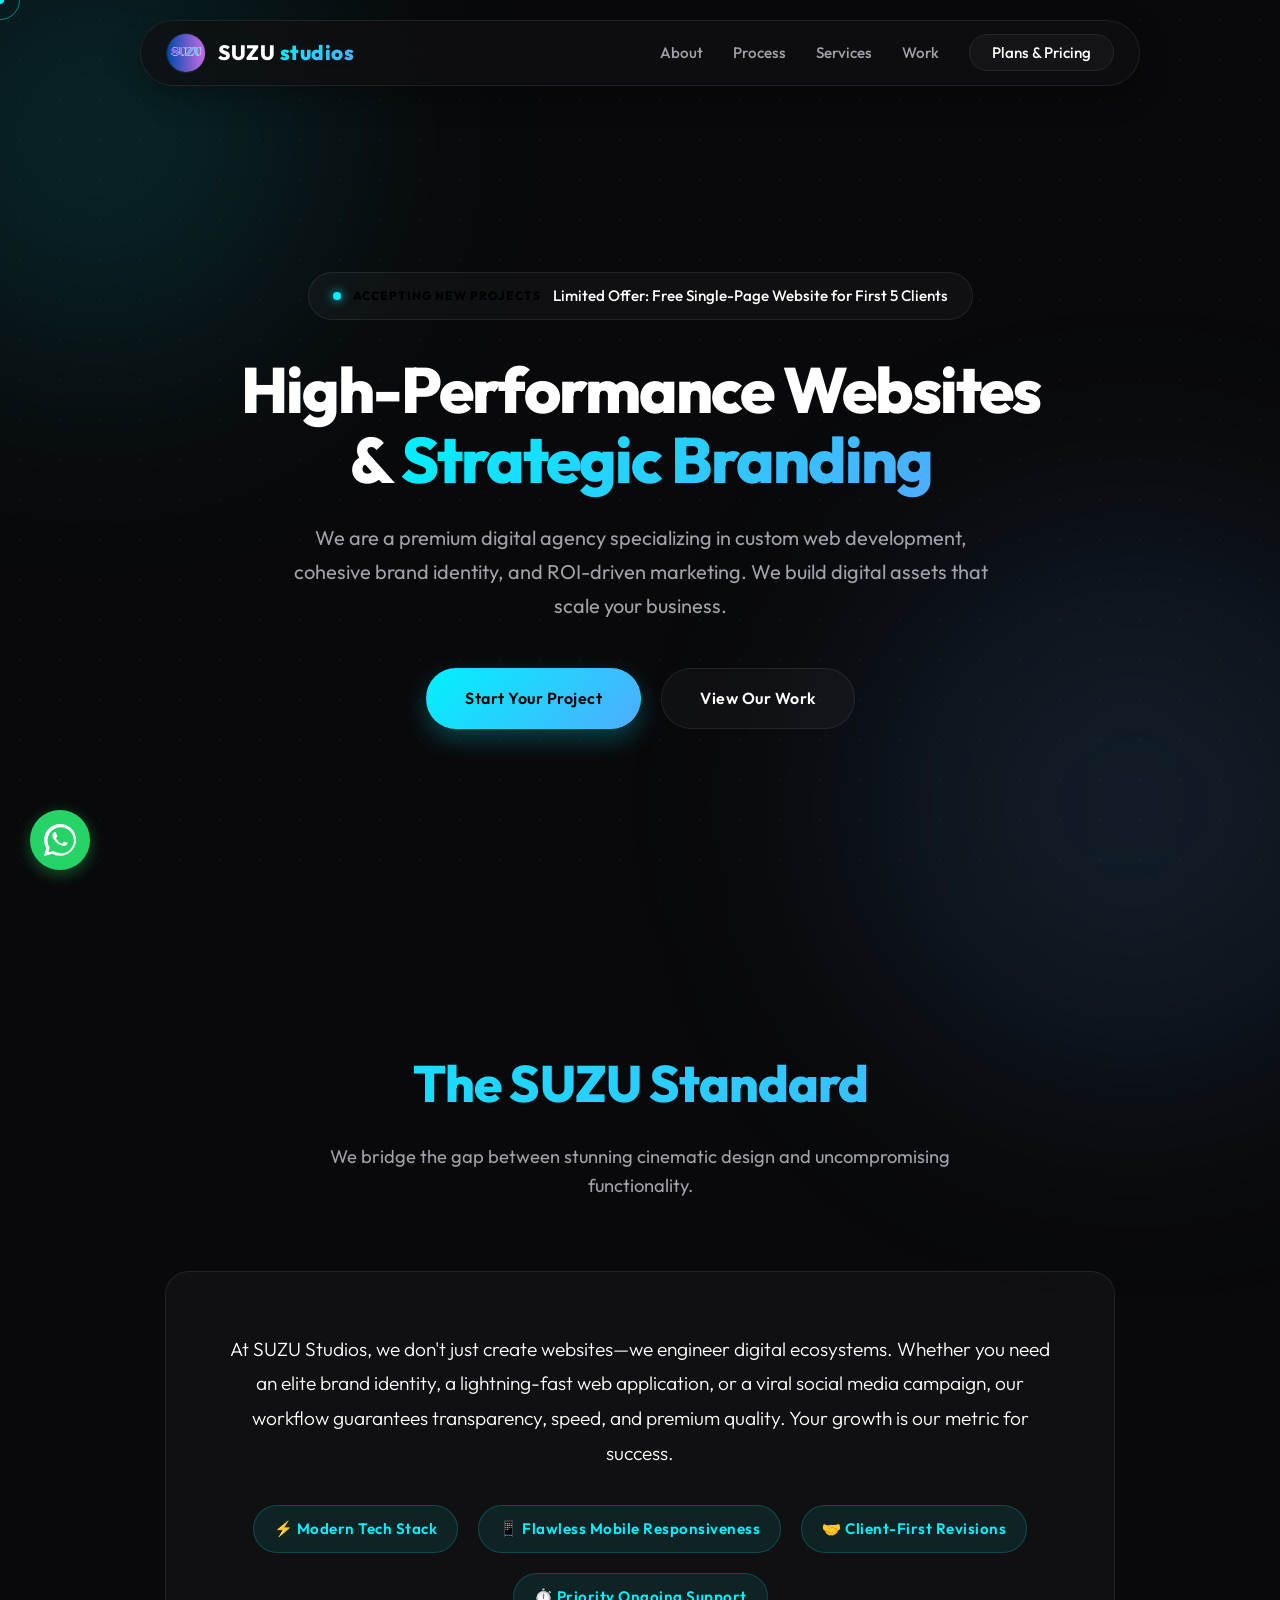
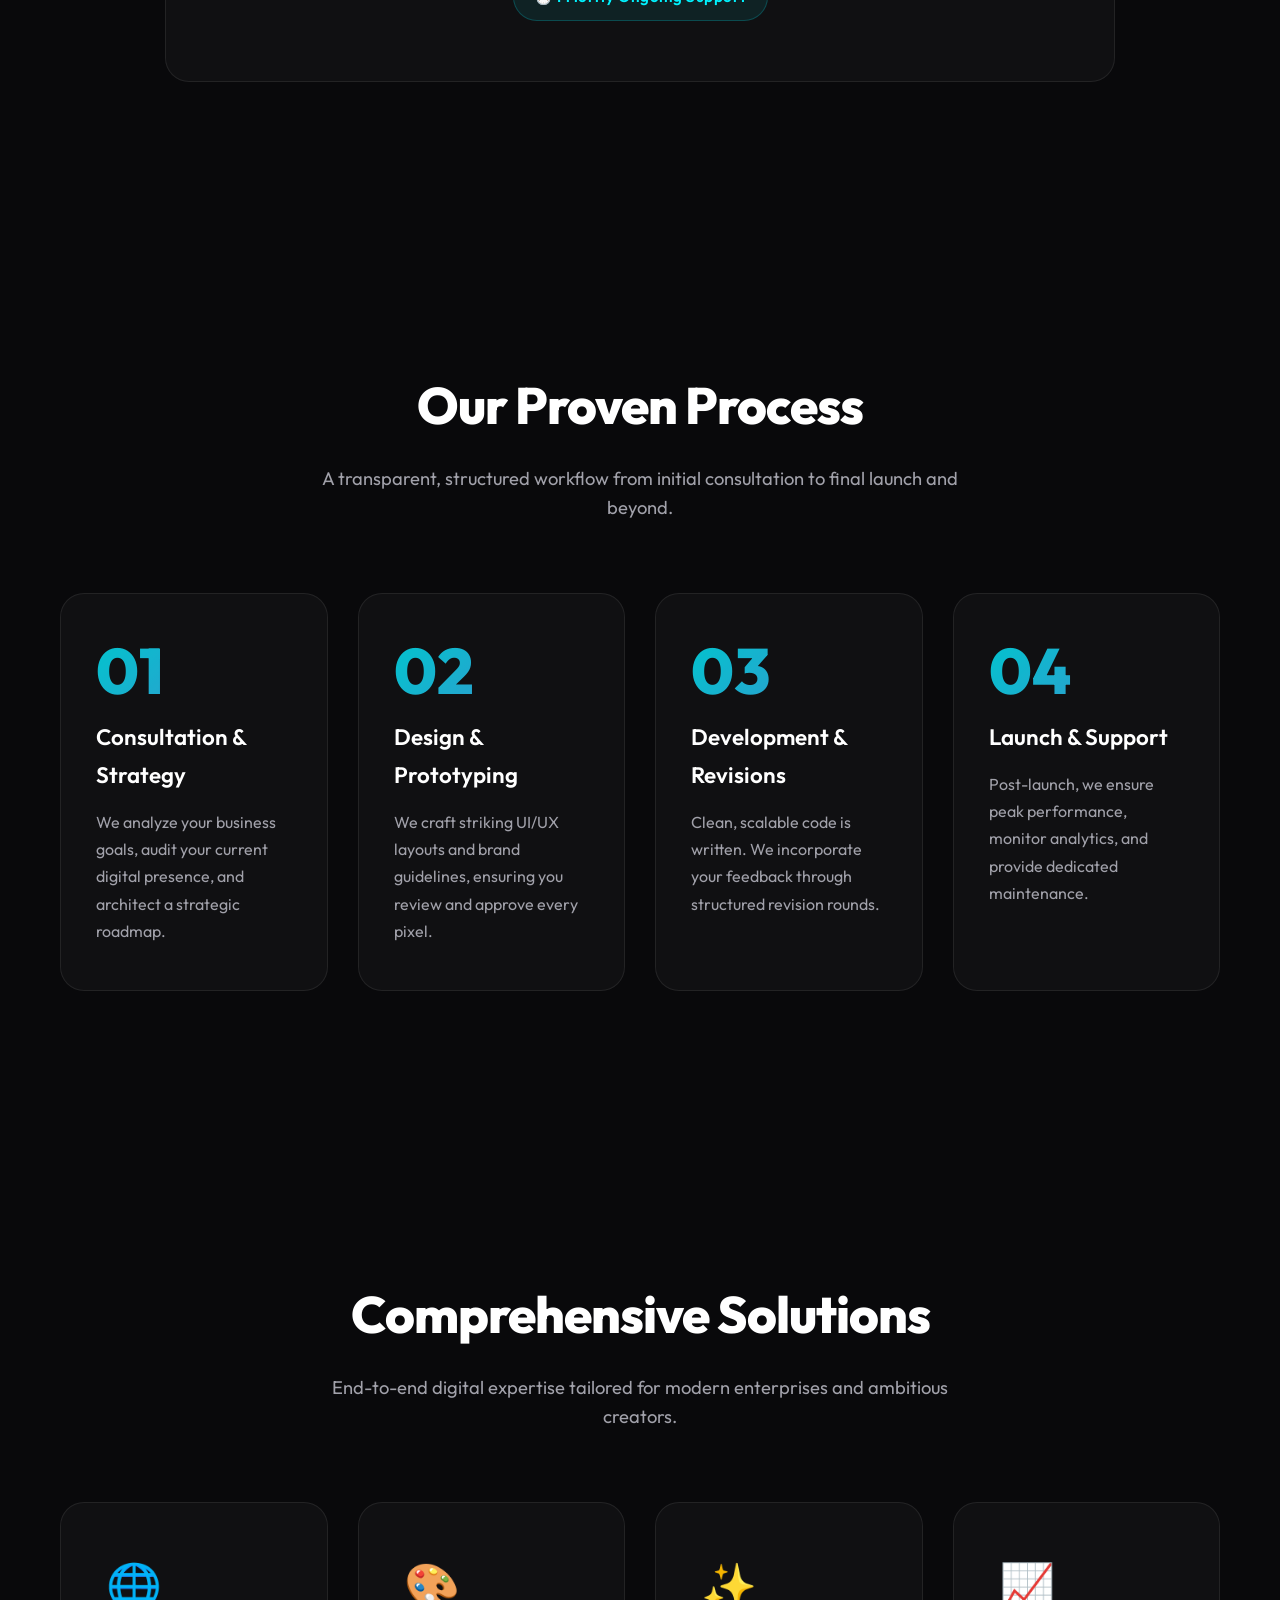
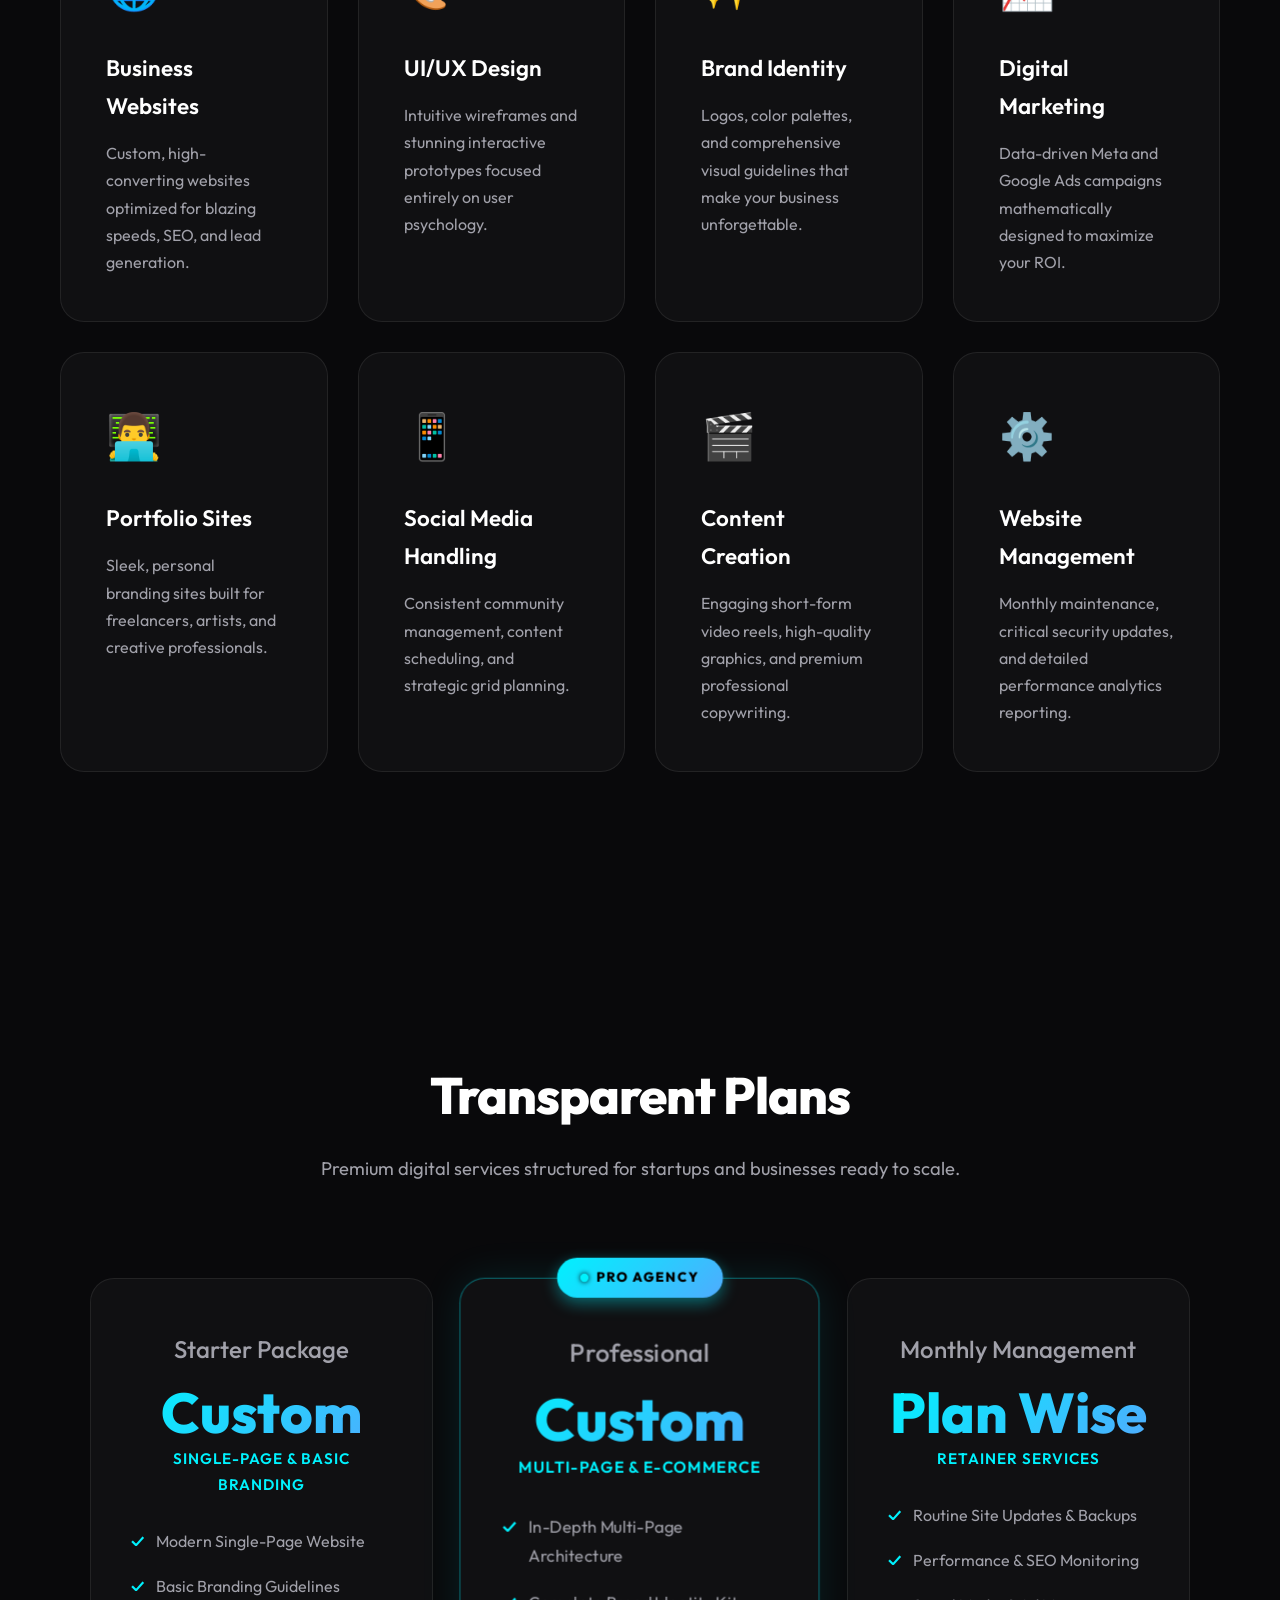
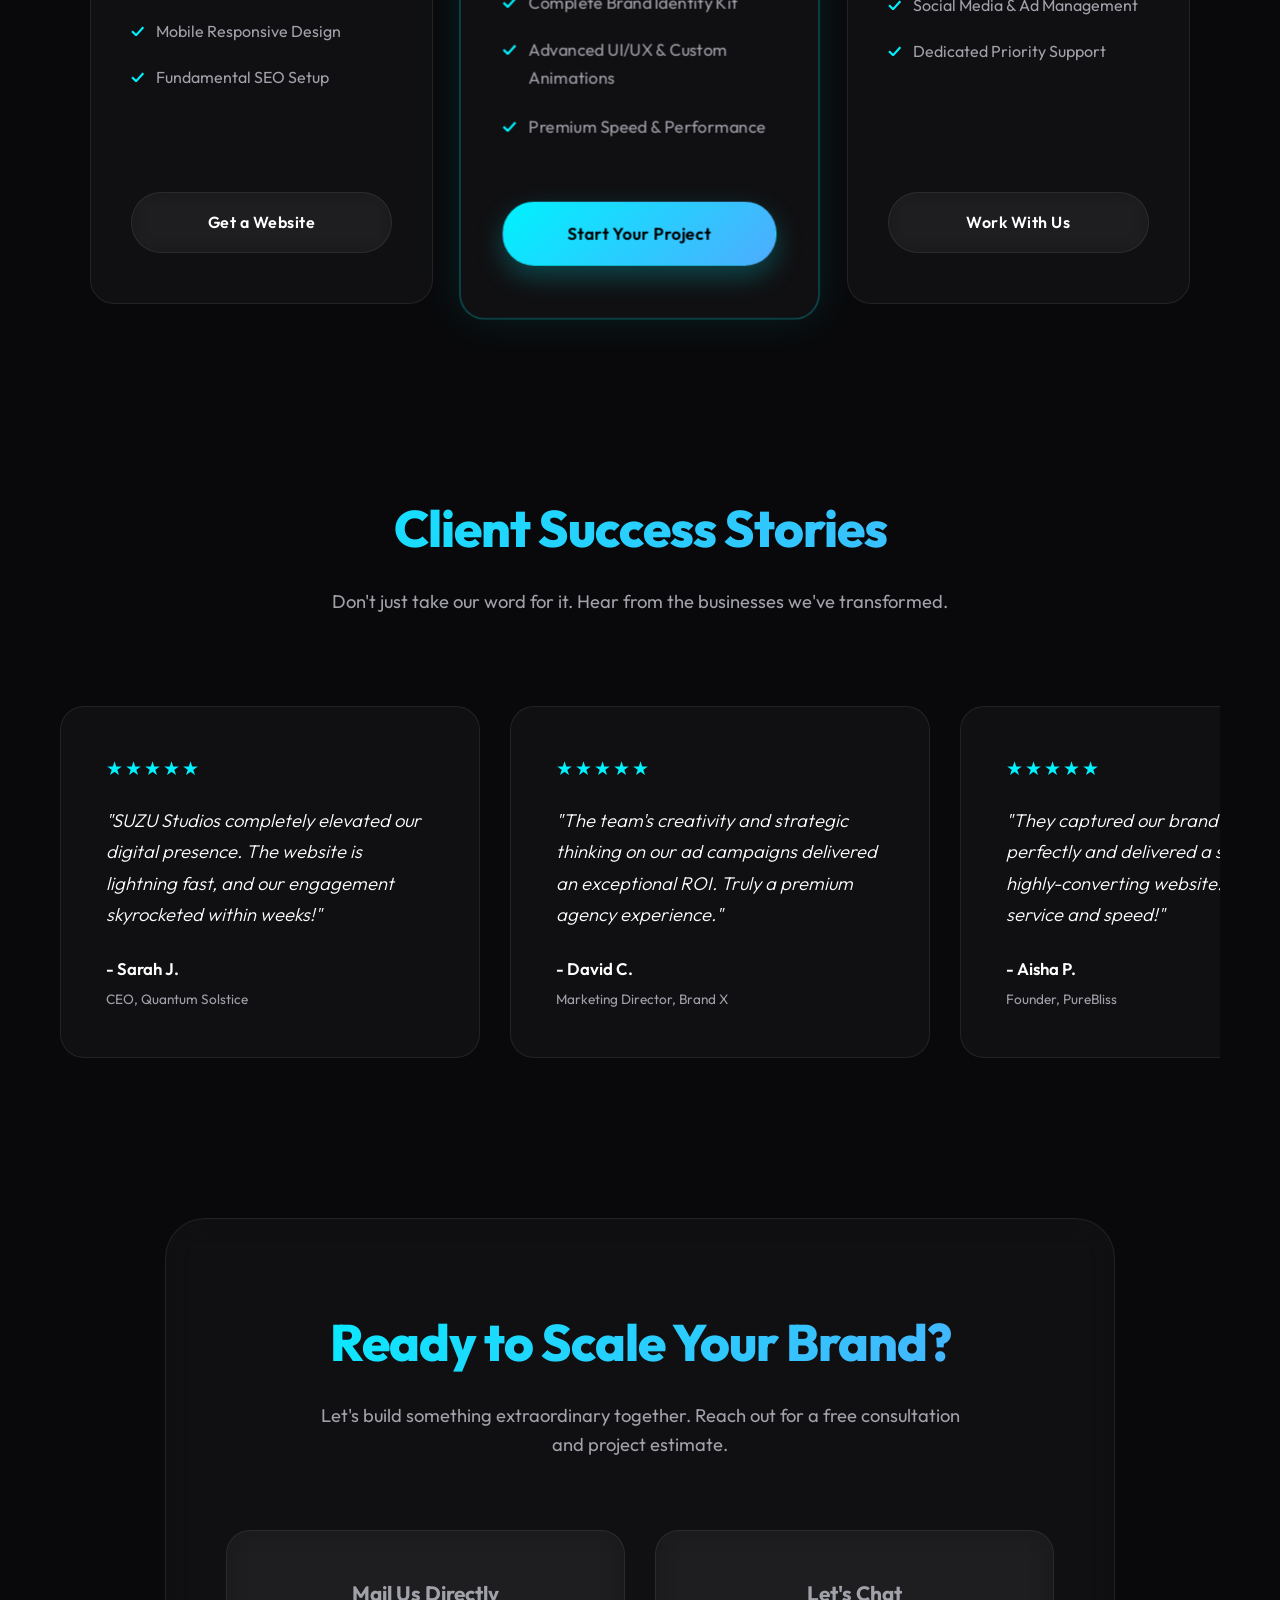
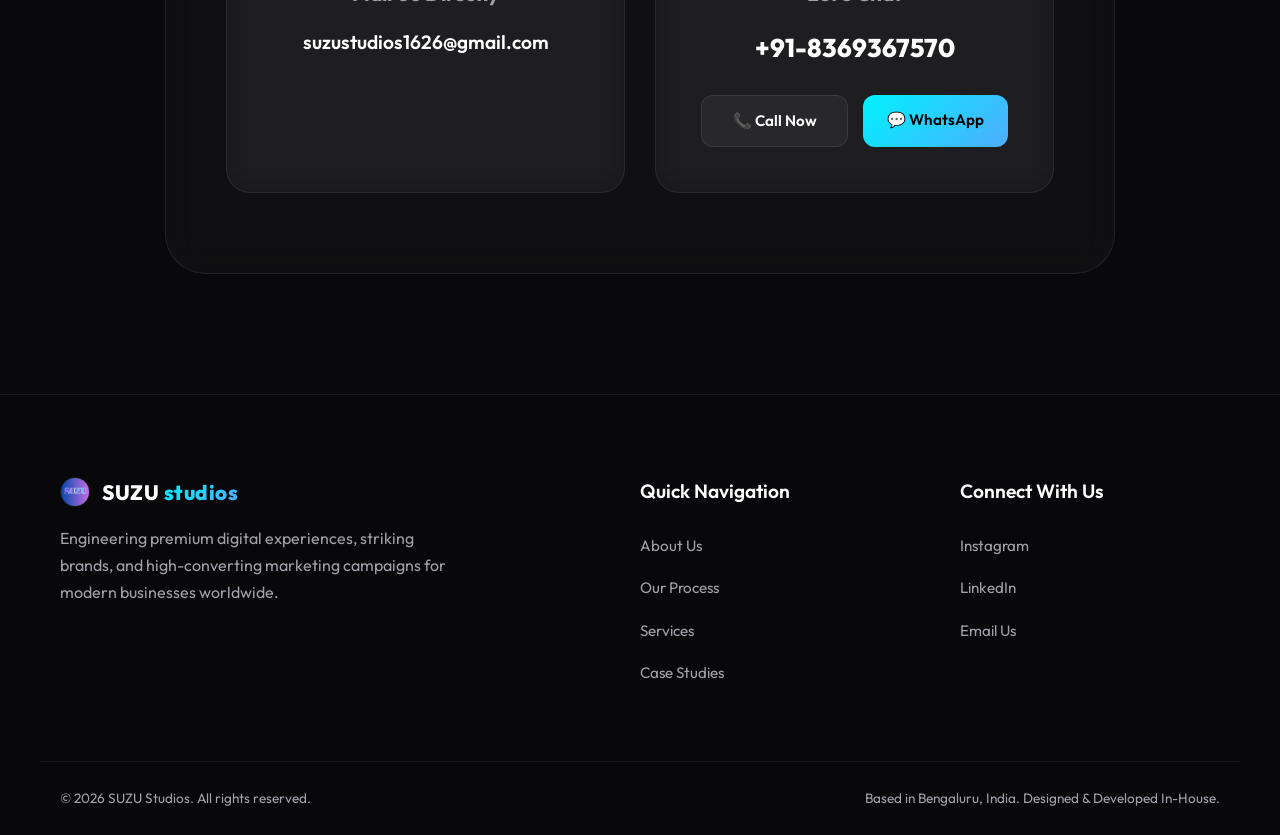
==== commit e7441dc9: "updated site" ====
--- a/index.html
+++ b/index.html
@@ -8,7 +8,7 @@
       function gtag(){dataLayer.push(arguments);}
       gtag('js', new Date());
 
-      gtag('config', 'G-P58KPZGPNJ');
+      gtag('config', 'G-R38T6KMBDD');
     </script>
 
     <meta charset="UTF-8">
